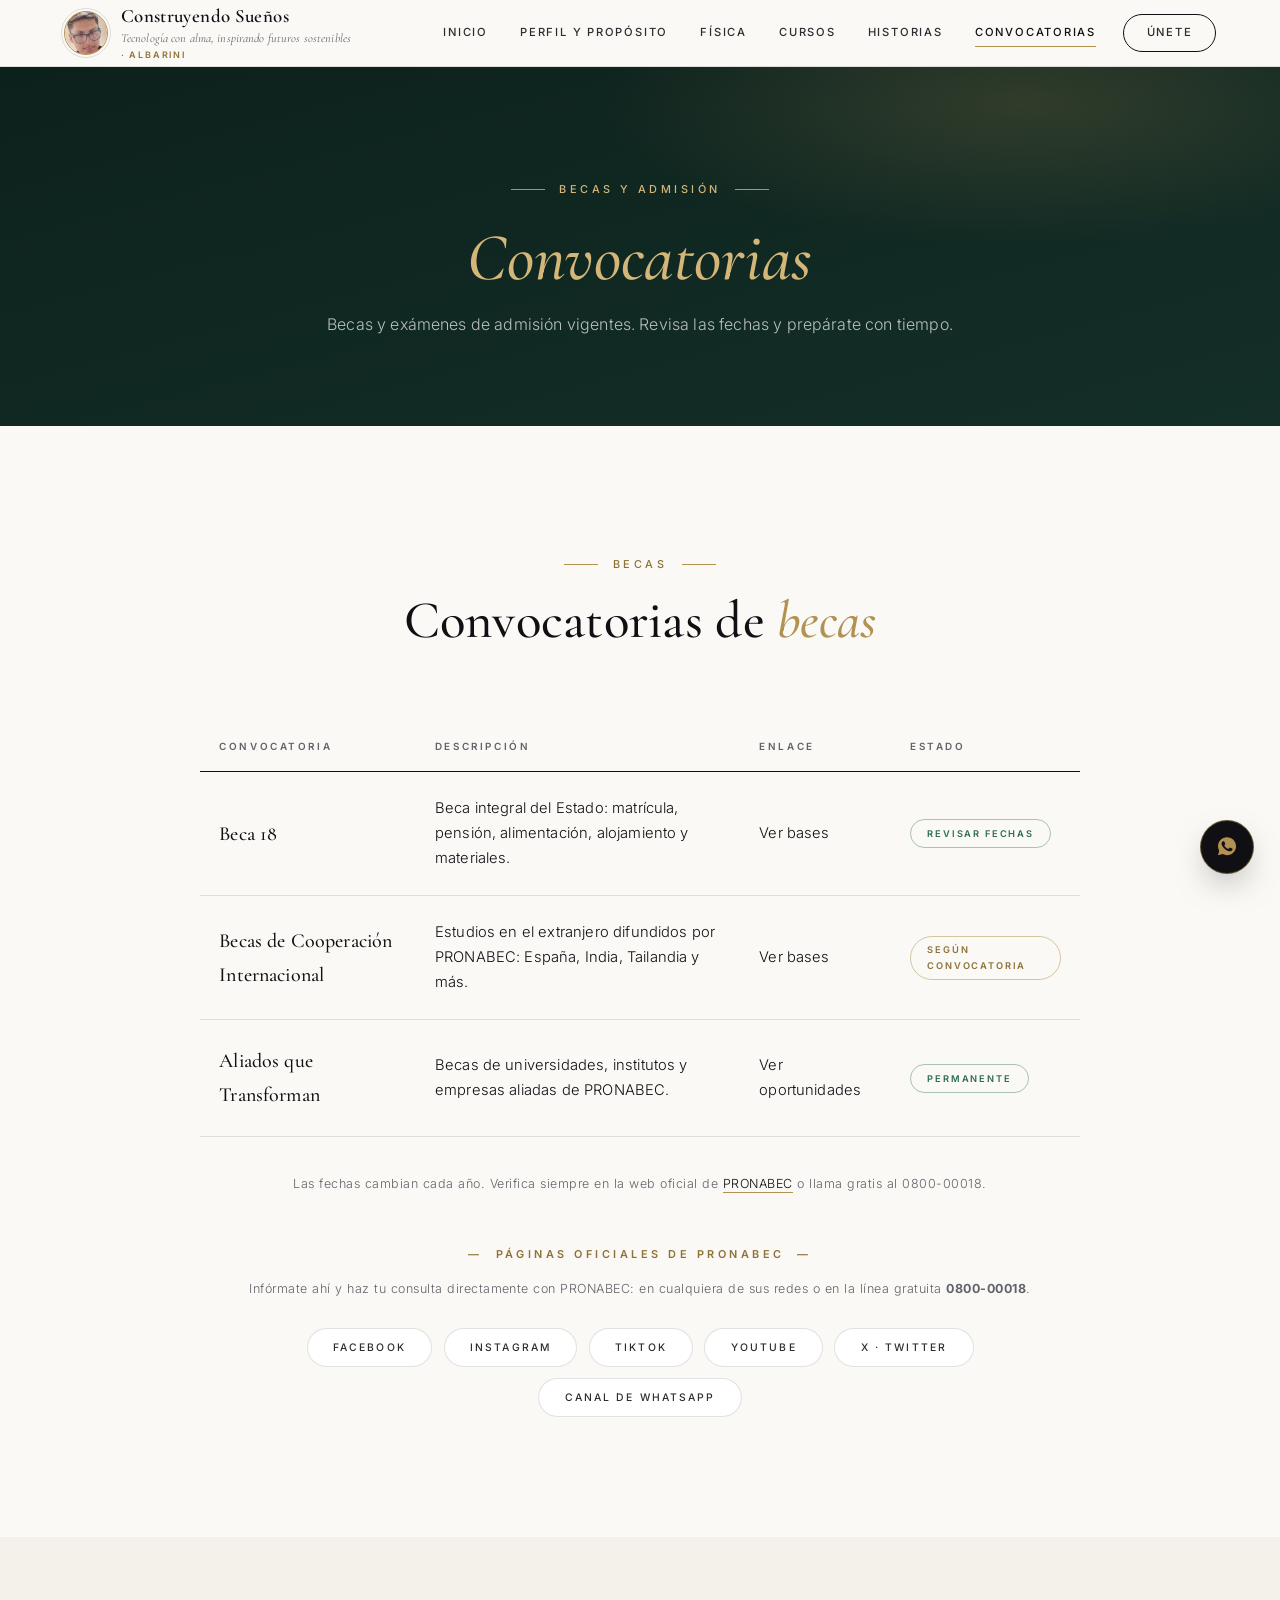
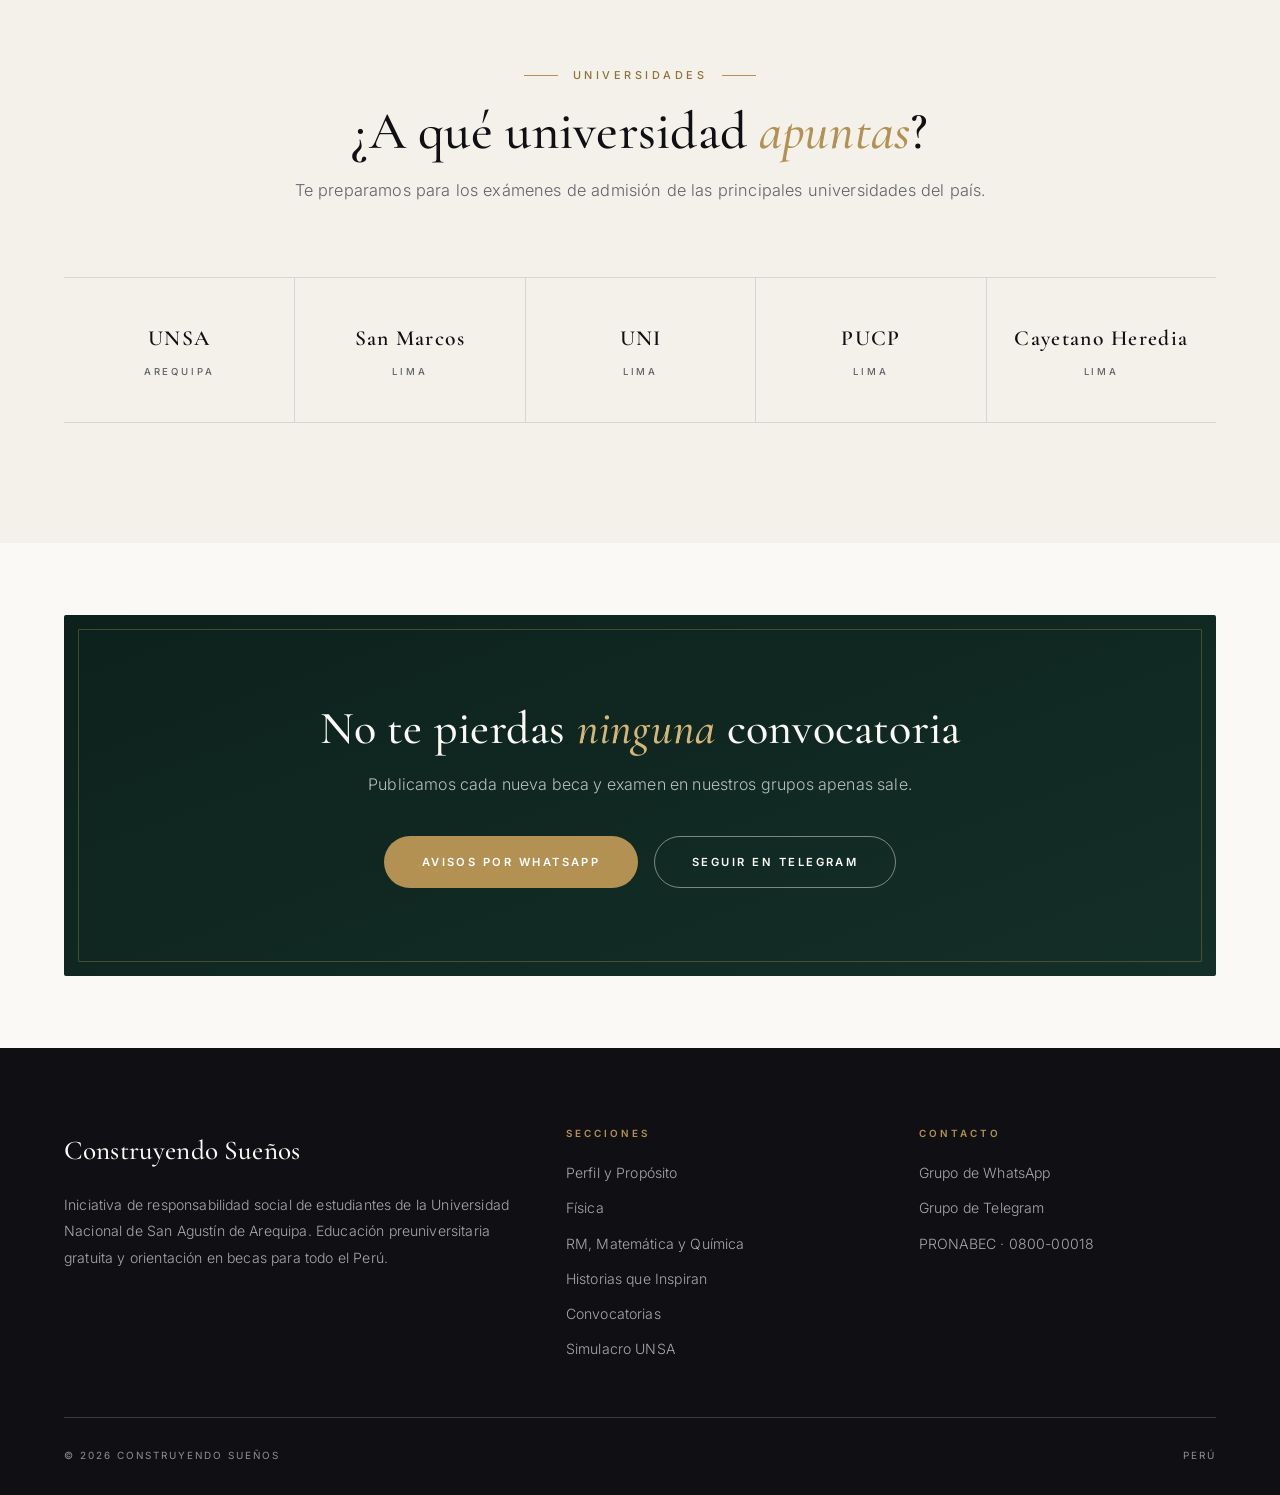
==== convocatorias.html @ 18c9480b "Seccion Simulacro de admision UNSA en el inicio y enlace en el pie de todas las paginas - Hoja edito" ====
<!DOCTYPE html>
<html lang="es">
<head>
  <meta charset="UTF-8" />
  <meta name="viewport" content="width=device-width, initial-scale=1.0" />
  <title>Convocatorias | Construyendo Sueños</title>
  <meta name="description" content="Convocatorias vigentes de becas y admisión: Beca 18, Beca Reciprocidad y exámenes de las principales universidades del Perú." />
  <link rel="preconnect" href="https://fonts.googleapis.com" />
  <link rel="preconnect" href="https://fonts.gstatic.com" crossorigin />
  <link href="https://fonts.googleapis.com/css2?family=Cormorant+Garamond:ital,wght@0,500;0,600;1,500&family=Inter:wght@300;400;500;600&display=swap" rel="stylesheet" />
  <link rel="stylesheet" href="css/styles.css?v=10" />
  <link rel="icon" type="image/svg+xml" href="assets/logo.svg" />
</head>
<body>

  <header class="site-header">
    <div class="container nav-wrap">
      <a class="brand" href="index.html">
        <img class="brand-logo" src="assets/logo-foto.jpg" alt="David Ttito · Construyendo Sueños" />
        <span class="brand-text">
          <span class="brand-name">Construyendo Sueños</span>
          <span class="brand-tag">Tecnología con alma, inspirando futuros sostenibles <span class="brand-house">· Albarini</span></span>
        </span>
      </a>
      <button class="nav-toggle" aria-label="Abrir menú" aria-expanded="false">
        <span></span><span></span><span></span>
      </button>
      <nav class="main-nav" aria-label="Navegación principal">
        <ul>
          <li><a href="index.html">Inicio</a></li>
          <li><a href="perfil.html">Perfil y Propósito</a></li>
          <li><a href="fisica.html">Física</a></li>
          <li><a href="cursos.html">Cursos</a></li>
          <li><a href="historias.html">Historias</a></li>
          <li><a href="convocatorias.html" class="active">Convocatorias</a></li>
          <li><a class="nav-cta" href="https://chat.whatsapp.com/DLBcaevvrbd1sQ8iS5Drjj" target="_blank" rel="noopener">Únete</a></li>
        </ul>
      </nav>
    </div>
  </header>

  <main>
    <section class="page-hero">
      <div class="container">
        <span class="kicker">Becas y admisión</span>
        <h1><em>Convocatorias</em></h1>
        <p>Becas y exámenes de admisión vigentes. Revisa las fechas y prepárate con tiempo.</p>
      </div>
    </section>

    <section class="section">
      <div class="container narrow">
        <div class="section-head reveal">
          <span class="kicker">Becas</span>
          <h2>Convocatorias de <em class="gold">becas</em></h2>
        </div>
        <div class="reveal" style="overflow-x:auto;">
          <table class="practice-table">
            <thead>
              <tr>
                <th>Convocatoria</th>
                <th>Descripción</th>
                <th>Enlace</th>
                <th>Estado</th>
              </tr>
            </thead>
            <tbody>
              <tr>
                <td class="t-title">Beca 18</td>
                <td>Beca integral del Estado: matrícula, pensión, alimentación, alojamiento y materiales.</td>
                <td><a href="https://www.pronabec.gob.pe/beca-18/" target="_blank" rel="noopener">Ver bases</a></td>
                <td><span class="badge open">Revisar fechas</span></td>
              </tr>
              <tr>
                <td class="t-title">Becas de Cooperación Internacional</td>
                <td>Estudios en el extranjero difundidos por PRONABEC: España, India, Tailandia y más.</td>
                <td><a href="https://www.pronabec.gob.pe/becas-de-cooperacion-internacional/" target="_blank" rel="noopener">Ver bases</a></td>
                <td><span class="badge soon">Según convocatoria</span></td>
              </tr>
              <tr>
                <td class="t-title">Aliados que Transforman</td>
                <td>Becas de universidades, institutos y empresas aliadas de PRONABEC.</td>
                <td><a href="https://www.pronabec.gob.pe/aliados-que-transforman/" target="_blank" rel="noopener">Ver oportunidades</a></td>
                <td><span class="badge open">Permanente</span></td>
              </tr>
            </tbody>
          </table>
        </div>
        <p class="fine-note reveal">
          Las fechas cambian cada año. Verifica siempre en la web oficial de <a href="https://www.pronabec.gob.pe" target="_blank" rel="noopener">PRONABEC</a> o llama gratis al 0800-00018.
        </p>
        <p class="reveal" style="text-align:center; margin-top:3.2rem; font-size:0.68rem; font-weight:600; letter-spacing:0.32em; text-transform:uppercase; color: var(--gold-deep);">—&nbsp;&nbsp;Páginas oficiales de PRONABEC&nbsp;&nbsp;—</p>
        <p class="fine-note reveal" style="margin-top:0.9rem;">Infórmate ahí y haz tu consulta directamente con PRONABEC: en cualquiera de sus redes o en la línea gratuita <strong>0800-00018</strong>.</p>
        <div class="chips reveal" style="margin-top: 1.8rem;">
          <a class="chip" href="https://www.facebook.com/PRONABEC" target="_blank" rel="noopener">Facebook</a>
          <a class="chip" href="https://www.instagram.com/pronabec/" target="_blank" rel="noopener">Instagram</a>
          <a class="chip" href="https://www.tiktok.com/@pronabec" target="_blank" rel="noopener">TikTok</a>
          <a class="chip" href="https://www.youtube.com/@pronabec" target="_blank" rel="noopener">YouTube</a>
          <a class="chip" href="https://x.com/pronabec" target="_blank" rel="noopener">X · Twitter</a>
          <a class="chip" href="https://whatsapp.com/channel/0029VamBHHc8F2pIBPfpn634" target="_blank" rel="noopener">Canal de WhatsApp</a>
        </div>
      </div>
    </section>

    <section class="section warm">
      <div class="container">
        <div class="section-head reveal">
          <span class="kicker">Universidades</span>
          <h2>¿A qué universidad <em class="gold">apuntas</em>?</h2>
          <p>Te preparamos para los exámenes de admisión de las principales universidades del país.</p>
        </div>
        <div class="allies reveal">
          <div class="ally"><span class="u-name">UNSA</span><span class="u-city">Arequipa</span></div>
          <div class="ally"><span class="u-name">San Marcos</span><span class="u-city">Lima</span></div>
          <div class="ally"><span class="u-name">UNI</span><span class="u-city">Lima</span></div>
          <div class="ally"><span class="u-name">PUCP</span><span class="u-city">Lima</span></div>
          <div class="ally"><span class="u-name">Cayetano Heredia</span><span class="u-city">Lima</span></div>
        </div>
      </div>
    </section>

    <section class="section tight">
      <div class="container">
        <div class="cta-band reveal">
          <h2>No te pierdas <em>ninguna</em> convocatoria</h2>
          <p>Publicamos cada nueva beca y examen en nuestros grupos apenas sale.</p>
          <div class="btn-group">
            <a class="btn btn-gold" href="https://chat.whatsapp.com/DLBcaevvrbd1sQ8iS5Drjj" target="_blank" rel="noopener">Avisos por WhatsApp</a>
            <a class="btn btn-ghost" href="https://t.me/matefacilgrupo" target="_blank" rel="noopener">Seguir en Telegram</a>
          </div>
        </div>
      </div>
    </section>
  </main>

  <footer class="site-footer">
    <div class="container">
      <div class="footer-grid">
        <div>
          <span class="f-brand">Construyendo Sueños</span>
          <p>Iniciativa de responsabilidad social de estudiantes de la Universidad Nacional de San Agustín de Arequipa. Educación preuniversitaria gratuita y orientación en becas para todo el Perú.</p>
        </div>
        <div>
          <h4>Secciones</h4>
          <ul>
            <li><a href="perfil.html">Perfil y Propósito</a></li>
            <li><a href="fisica.html">Física</a></li>
            <li><a href="cursos.html">RM, Matemática y Química</a></li>
            <li><a href="historias.html">Historias que Inspiran</a></li>
            <li><a href="convocatorias.html">Convocatorias</a></li>
            <li><a href="https://albarini.github.io/ADMISION-UNIVERSITARIA-UNSA-simullacro/" target="_blank" rel="noopener">Simulacro UNSA</a></li>
          </ul>
        </div>
        <div>
          <h4>Contacto</h4>
          <ul>
            <li><a href="https://chat.whatsapp.com/DLBcaevvrbd1sQ8iS5Drjj" target="_blank" rel="noopener">Grupo de WhatsApp</a></li>
            <li><a href="https://t.me/matefacilgrupo" target="_blank" rel="noopener">Grupo de Telegram</a></li>
            <li>PRONABEC · 0800-00018</li>
          </ul>
        </div>
      </div>
      <div class="footer-bottom">
        <span>© <span id="year"></span> Construyendo Sueños</span>
        <span>Perú</span>
      </div>
    </div>
  </footer>

  <a class="wa-float" href="https://chat.whatsapp.com/DLBcaevvrbd1sQ8iS5Drjj" target="_blank" rel="noopener" aria-label="Únete a nuestro WhatsApp">
    <svg viewBox="0 0 32 32" xmlns="http://www.w3.org/2000/svg"><path d="M16.04 3C9.4 3 4 8.36 4 14.95c0 2.1.56 4.16 1.62 5.98L4 27l6.24-1.6a12.1 12.1 0 0 0 5.79 1.47h.01c6.63 0 12.03-5.36 12.03-11.95C28.07 8.36 22.67 3 16.04 3zm7.07 17.06c-.3.83-1.74 1.59-2.43 1.69-.62.09-1.4.13-2.26-.14-.52-.16-1.19-.38-2.05-.75-3.6-1.55-5.95-5.16-6.13-5.4-.18-.24-1.47-1.95-1.47-3.72s.93-2.64 1.26-3c.33-.36.72-.45.96-.45l.69.01c.22.01.52-.08.81.62.3.72 1.02 2.49 1.11 2.67.09.18.15.39.03.63-.12.24-.18.39-.36.6l-.54.63c-.18.18-.37.38-.16.74.21.36.93 1.53 2 2.48 1.37 1.22 2.53 1.6 2.89 1.78.36.18.57.15.78-.09.21-.24.9-1.05 1.14-1.41.24-.36.48-.3.81-.18.33.12 2.1.99 2.46 1.17.36.18.6.27.69.42.09.15.09.87-.21 1.7z"/></svg>
  </a>

  <script src="js/main.js?v=2"></script>
</body>
</html>
---- css/styles.css ----
/* ==================================================
   Construyendo Sueños — Sistema de diseño "Atelier"
   Minimalismo fino + elegancia editorial
   ================================================== */

:root {
  --ink: #101014;            /* casi negro */
  --ink-soft: #2c2c31;
  --muted: #62626a;          /* gris fino, legible sobre marfil */
  --paper: #faf9f6;          /* marfil */
  --paper-warm: #f3f1ea;     /* champán claro */
  --surface: #ffffff;
  --gold: #b39152;           /* dorado apagado */
  --gold-deep: #8f7238;
  --gold-light: #d3b678;     /* dorado luminoso para fondos oscuros */
  --emerald: #142f28;        /* verde profundo */
  --emerald-deep: #0d211c;
  --hairline: rgba(16, 16, 20, 0.12);
  --hairline-light: rgba(250, 249, 246, 0.18);
  --shadow-soft: 0 24px 60px -30px rgba(16, 16, 20, 0.25);
  --ease: cubic-bezier(0.22, 0.61, 0.21, 1);
  --font-display: "Cormorant Garamond", Georgia, serif;
  --font-body: "Inter", -apple-system, "Segoe UI", sans-serif;
}

* { margin: 0; padding: 0; box-sizing: border-box; }

html { scroll-behavior: smooth; }

body {
  font-family: var(--font-body);
  font-weight: 400;
  color: var(--ink);
  background: var(--paper);
  line-height: 1.7;
  font-size: 16px;
  letter-spacing: 0.01em;
  -webkit-font-smoothing: antialiased;
  text-rendering: optimizeLegibility;
}

::selection { background: var(--gold); color: #fff; }

img { max-width: 100%; display: block; }

a { color: var(--ink); text-decoration: none; transition: color 0.3s var(--ease); }
a:hover { color: var(--gold-deep); }

h1, h2, h3, h4 {
  font-family: var(--font-display);
  font-weight: 500;
  color: var(--ink);
  line-height: 1.12;
  letter-spacing: 0.005em;
  text-wrap: balance;
}

a:focus-visible, button:focus-visible {
  outline: 2px solid var(--gold);
  outline-offset: 3px;
  border-radius: 2px;
}

.container { width: min(1180px, 90%); margin-inline: auto; }
.container.narrow { width: min(880px, 90%); }

em, .italic { font-style: italic; }
.gold { color: var(--gold); }

/* ---------- Kicker / etiquetas finas ---------- */
.kicker {
  display: inline-flex;
  align-items: center;
  gap: 0.9rem;
  font-family: var(--font-body);
  font-size: 0.68rem;
  font-weight: 500;
  letter-spacing: 0.32em;
  text-transform: uppercase;
  color: var(--gold-deep);
}

.kicker::before {
  content: "";
  width: 34px;
  height: 1px;
  background: var(--gold);
}

.section-head { max-width: 46rem; margin: 0 auto 4.5rem; text-align: center; }
.section-head .kicker::after { content: ""; width: 34px; height: 1px; background: var(--gold); }
.section-head h2 {
  font-size: clamp(2.1rem, 4.2vw, 3.3rem);
  margin: 1.1rem 0 1rem;
}
.section-head p { color: var(--muted); font-weight: 300; font-size: 1.02rem; }

/* ---------- Header / Navegación (vidrio fino) ---------- */
.site-header {
  position: sticky;
  top: 0;
  z-index: 100;
  background: rgba(250, 249, 246, 0.78);
  -webkit-backdrop-filter: saturate(180%) blur(22px);
  backdrop-filter: saturate(180%) blur(22px);
  border-bottom: 1px solid var(--hairline);
}

.nav-wrap {
  display: flex;
  align-items: center;
  justify-content: space-between;
  gap: 1.2rem;
  min-height: 66px;
}

.brand { display: flex; align-items: center; gap: 0.8rem; }
.brand-logo {
  width: 44px;
  height: 44px;
  flex-shrink: 0;
  border-radius: 50%;
  object-fit: cover;
  object-position: 50% 45%;
  border: 1px solid var(--gold);
  outline: 1px solid var(--hairline);
  outline-offset: 2px;
}
.brand-text { display: flex; flex-direction: column; line-height: 1.3; }

.brand-name {
  font-family: var(--font-display);
  font-weight: 600;
  font-size: 1.18rem;
  color: var(--ink);
  letter-spacing: 0.02em;
}

.brand-tag {
  font-family: var(--font-display);
  font-style: italic;
  font-size: 0.76rem;
  color: var(--muted);
  letter-spacing: 0.01em;
  line-height: 1.32;
  max-width: 260px;
  margin-top: 1px;
}

.brand-house {
  font-family: var(--font-body);
  font-style: normal;
  text-transform: uppercase;
  letter-spacing: 0.2em;
  font-size: 0.56rem;
  font-weight: 600;
  color: var(--gold-deep);
  white-space: nowrap;
}

.main-nav ul { display: flex; list-style: none; gap: 0.2rem; align-items: center; }

.main-nav a {
  display: block;
  padding: 0.6rem 0.9rem;
  font-size: 0.7rem;
  font-weight: 500;
  letter-spacing: 0.16em;
  text-transform: uppercase;
  color: var(--ink-soft);
  white-space: nowrap;
  position: relative;
}

.main-nav a::after {
  content: "";
  position: absolute;
  left: 0.9rem;
  right: 0.9rem;
  bottom: 0.3rem;
  height: 1px;
  background: var(--gold);
  transform: scaleX(0);
  transform-origin: left;
  transition: transform 0.35s var(--ease);
}

.main-nav a:hover::after, .main-nav a.active::after { transform: scaleX(1); }
.main-nav a.active { color: var(--ink); }

.nav-cta {
  border: 1px solid var(--ink) !important;
  border-radius: 999px;
  margin-left: 0.6rem;
  padding: 0.55rem 1.4rem !important;
  transition: background 0.35s var(--ease), color 0.35s var(--ease) !important;
}

.nav-cta:hover { background: var(--ink); color: var(--paper) !important; }
.nav-cta::after { display: none; }

.nav-toggle { display: none; background: none; border: none; cursor: pointer; padding: 0.5rem; }
.nav-toggle span {
  display: block;
  width: 26px;
  height: 1.5px;
  background: var(--ink);
  margin: 6px 0;
  transition: transform 0.3s var(--ease), opacity 0.3s var(--ease);
}

/* ---------- Hero principal ---------- */
.hero {
  position: relative;
  min-height: 92vh;
  display: flex;
  align-items: center;
  background:
    radial-gradient(ellipse 60% 50% at 75% 20%, rgba(179, 145, 82, 0.22), transparent 60%),
    radial-gradient(ellipse 50% 60% at 15% 85%, rgba(179, 145, 82, 0.1), transparent 55%),
    linear-gradient(160deg, var(--emerald-deep) 0%, var(--emerald) 60%, #1a3b32 100%);
  color: var(--paper);
  overflow: hidden;
}

.hero::before {
  content: "";
  position: absolute;
  inset: 0;
  background-image: url("data:image/svg+xml,%3Csvg xmlns='http://www.w3.org/2000/svg' width='140' height='140'%3E%3Cfilter id='n'%3E%3CfeTurbulence type='fractalNoise' baseFrequency='0.85' numOctaves='2'/%3E%3C/filter%3E%3Crect width='140' height='140' filter='url(%23n)' opacity='0.05'/%3E%3C/svg%3E");
  pointer-events: none;
}

.hero-inner { position: relative; text-align: center; padding: 7rem 0; width: 100%; }

.hero .kicker { color: var(--gold-light); justify-content: center; }
.hero .kicker::after { content: ""; width: 34px; height: 1px; background: var(--gold); }

.hero h1 {
  color: var(--paper);
  font-size: clamp(2.7rem, 7vw, 5.4rem);
  font-weight: 500;
  margin: 1.6rem auto 1.4rem;
  max-width: 17ch;
}

.hero h1 em { color: var(--gold-light); font-style: italic; }

.hero p.lead {
  font-size: 1.05rem;
  font-weight: 300;
  color: rgba(250, 249, 246, 0.78);
  max-width: 38rem;
  margin: 0 auto 2.6rem;
  line-height: 1.9;
}

.hero-scroll {
  position: absolute;
  bottom: 2.2rem;
  left: 50%;
  transform: translateX(-50%);
  font-size: 0.6rem;
  letter-spacing: 0.34em;
  text-transform: uppercase;
  color: rgba(250, 249, 246, 0.5);
}

.hero-scroll::after {
  content: "";
  display: block;
  width: 1px;
  height: 38px;
  background: linear-gradient(var(--gold), transparent);
  margin: 0.7rem auto 0;
  animation: drip 2.4s var(--ease) infinite;
}

@keyframes drip {
  0% { transform: scaleY(0); transform-origin: top; }
  55% { transform: scaleY(1); transform-origin: top; }
  100% { transform: scaleY(0); transform-origin: bottom; }
}

/* ---------- Botones ---------- */
.btn {
  display: inline-flex;
  align-items: center;
  justify-content: center;
  gap: 0.6rem;
  padding: 0.95rem 2.3rem;
  border-radius: 999px;
  font-family: var(--font-body);
  font-size: 0.7rem;
  font-weight: 600;
  letter-spacing: 0.22em;
  text-transform: uppercase;
  cursor: pointer;
  border: 1px solid transparent;
  transition: all 0.4s var(--ease);
}

.btn-gold { background: var(--gold); color: #fff; }
.btn-gold:hover { background: var(--gold-deep); color: #fff; transform: translateY(-2px); }

.btn-dark { background: var(--ink); color: var(--paper); }
.btn-dark:hover { background: var(--ink-soft); color: #fff; transform: translateY(-2px); }

.btn-ghost { border-color: rgba(250, 249, 246, 0.45); color: var(--paper); background: transparent; }
.btn-ghost:hover { border-color: var(--gold); color: var(--gold); }

.btn-ghost-dark { border-color: var(--hairline); color: var(--ink); background: transparent; }
.btn-ghost-dark:hover { border-color: var(--ink); color: var(--ink); }

.btn-group { display: flex; flex-wrap: wrap; gap: 1rem; justify-content: center; }

/* ---------- Secciones ---------- */
.section { padding: 7.5rem 0; }
.section.tight { padding: 4.5rem 0; }
.section.warm { background: var(--paper-warm); }
.section.dark {
  background: linear-gradient(170deg, var(--emerald-deep), var(--emerald));
  color: var(--paper);
}

.section.dark h2, .section.dark h3 { color: var(--paper); }
.section.dark p { color: rgba(250, 249, 246, 0.72); }
.section.dark h2 em { color: var(--gold-light); }
.section.dark .kicker { color: var(--gold-light); }
.section.dark .kicker::before, .section.dark .kicker::after { background: var(--gold); }
.section.dark .card .index { color: var(--gold-light); }

/* Tarjetas de vidrio sobre fondo oscuro */
.section.dark .card {
  background: rgba(250, 249, 246, 0.045);
  border-color: var(--hairline-light);
  -webkit-backdrop-filter: blur(8px);
  backdrop-filter: blur(8px);
}

.section.dark .card:hover {
  border-color: rgba(179, 145, 82, 0.55);
  box-shadow: 0 24px 60px -30px rgba(0, 0, 0, 0.6);
}

.section.dark .card p { color: rgba(250, 249, 246, 0.66); }
.section.dark .card .index::after { background: var(--hairline-light); }
.section.dark .card .card-link { color: var(--gold-light); border-bottom-color: rgba(211, 182, 120, 0.6); }
.section.dark .fine-note { color: rgba(250, 249, 246, 0.62); }
.section.dark .fine-note a { color: var(--gold-light); }

.hr-fine { border: none; height: 1px; background: var(--hairline); }

/* ---------- Estadísticas editoriales ---------- */
.stats {
  display: grid;
  grid-template-columns: repeat(auto-fit, minmax(200px, 1fr));
}

.stat {
  text-align: center;
  padding: 2.6rem 1.5rem;
  border-left: 1px solid var(--hairline);
}

.stat:first-child { border-left: none; }

.stat .num {
  font-family: var(--font-display);
  font-size: clamp(3rem, 5vw, 4.2rem);
  font-weight: 500;
  color: var(--ink);
  line-height: 1;
}

.stat .num .gold { font-style: italic; }

.stat .label {
  margin-top: 0.9rem;
  color: var(--muted);
  font-size: 0.65rem;
  font-weight: 500;
  letter-spacing: 0.26em;
  text-transform: uppercase;
}

/* ---------- Tarjetas editoriales ---------- */
.cards {
  display: grid;
  grid-template-columns: repeat(auto-fit, minmax(250px, 1fr));
  gap: 1.4rem;
}

.card {
  position: relative;
  display: flex;
  flex-direction: column;
  background: var(--surface);
  border: 1px solid var(--hairline);
  border-radius: 2px;
  padding: 2.8rem 2.2rem;
  overflow: hidden;
  transition: transform 0.5s var(--ease), box-shadow 0.5s var(--ease), border-color 0.5s var(--ease);
}

.card::before {
  content: "";
  position: absolute;
  top: 0;
  left: 0;
  right: 0;
  height: 2px;
  background: linear-gradient(90deg, var(--gold), rgba(179, 145, 82, 0));
  transform: scaleX(0);
  transform-origin: left;
  transition: transform 0.6s var(--ease);
}

.card:hover {
  transform: translateY(-6px);
  box-shadow: var(--shadow-soft);
  border-color: rgba(179, 145, 82, 0.45);
}

.card:hover::before { transform: scaleX(1); }

.card .index {
  font-family: var(--font-display);
  font-style: italic;
  font-size: 1.05rem;
  color: var(--gold-deep);
  letter-spacing: 0.08em;
  display: block;
  margin-bottom: 1.6rem;
}

.card .index::after {
  content: "";
  display: block;
  width: 26px;
  height: 1px;
  background: var(--hairline);
  margin-top: 1rem;
  transition: width 0.5s var(--ease), background 0.5s var(--ease);
}

.card:hover .index::after { width: 48px; background: var(--gold); }

.card h3 { font-size: 1.45rem; margin-bottom: 0.8rem; }
.card p { color: var(--muted); font-size: 0.9rem; font-weight: 300; line-height: 1.8; }

.card .card-link {
  align-self: flex-start;
  margin-top: auto;
  padding-top: 1.5rem;
  padding-bottom: 0.25rem;
  font-size: 0.65rem;
  font-weight: 600;
  letter-spacing: 0.22em;
  text-transform: uppercase;
  color: var(--gold-deep);
  border-bottom: 1px solid var(--gold);
}

.card .card-link::after {
  content: "→";
  display: inline-block;
  margin-left: 0.45rem;
  transition: transform 0.35s var(--ease);
}

.card .card-link:hover::after { transform: translateX(6px); }

/* ---------- Chips finos ---------- */
.chips { display: flex; flex-wrap: wrap; gap: 0.7rem; justify-content: center; }

.chip {
  border: 1px solid var(--hairline);
  border-radius: 999px;
  padding: 0.6rem 1.6rem;
  font-size: 0.65rem;
  font-weight: 500;
  letter-spacing: 0.2em;
  text-transform: uppercase;
  color: var(--ink-soft);
  background: var(--surface);
  transition: border-color 0.35s var(--ease), color 0.35s var(--ease);
}

.chip:hover { border-color: var(--gold); color: var(--gold-deep); }

/* Chips de enlace sobre fondo oscuro (redes sociales) */
.section.dark .chip {
  background: rgba(250, 249, 246, 0.04);
  border-color: var(--hairline-light);
  color: rgba(250, 249, 246, 0.8);
}

.section.dark .chip:hover { border-color: var(--gold); color: var(--gold); }

/* ---------- Historias / testimonios editoriales ---------- */
.story-card {
  background: var(--surface);
  border: 1px solid var(--hairline);
  border-radius: 2px;
  padding: 3rem 2.4rem 2.6rem;
  display: flex;
  flex-direction: column;
  transition: transform 0.5s var(--ease), box-shadow 0.5s var(--ease);
}

.story-card:hover { transform: translateY(-6px); box-shadow: var(--shadow-soft); }

.story-card .quote-mark {
  font-family: var(--font-display);
  font-size: 3.4rem;
  line-height: 0.6;
  color: var(--gold);
  margin-bottom: 1.4rem;
}

.story-card blockquote {
  font-family: var(--font-display);
  font-style: italic;
  font-size: 1.3rem;
  line-height: 1.5;
  color: var(--ink-soft);
  flex: 1;
}

.story-card .who {
  margin-top: 2rem;
  padding-top: 1.4rem;
  border-top: 1px solid var(--hairline);
}

.story-card .who .name {
  font-size: 0.78rem;
  font-weight: 600;
  letter-spacing: 0.22em;
  text-transform: uppercase;
  color: var(--ink);
}

.story-card .who .role {
  font-size: 0.72rem;
  font-weight: 300;
  letter-spacing: 0.08em;
  color: var(--muted);
  margin-top: 0.3rem;
}

/* Captura del testimonio original */
.story-proof {
  display: block;
  margin-top: 1.6rem;
  border: 1px solid var(--hairline);
  border-radius: 2px;
  overflow: hidden;
  transition: border-color 0.35s var(--ease);
}

.story-proof:hover { border-color: var(--gold); }

.story-proof img { width: 100%; display: block; }

.story-proof .proof-caption {
  display: block;
  padding: 0.55rem 0.9rem;
  font-size: 0.56rem;
  font-weight: 600;
  letter-spacing: 0.24em;
  text-transform: uppercase;
  color: var(--muted);
  border-top: 1px solid var(--hairline);
}

/* ---------- Lista de recursos fina ---------- */
.resource-list { list-style: none; border-top: 1px solid var(--hairline); }

.resource-list li { border-bottom: 1px solid var(--hairline); }

.resource-list li a {
  display: flex;
  align-items: baseline;
  gap: 1.4rem;
  padding: 1.6rem 0.6rem;
  transition: padding 0.4s var(--ease), background 0.4s var(--ease);
}

.resource-list li a:hover { padding-left: 1.4rem; background: rgba(179, 145, 82, 0.05); }

.resource-list .num {
  font-family: var(--font-display);
  font-style: italic;
  color: var(--gold-deep);
  font-size: 0.95rem;
  min-width: 2rem;
}

.resource-list .name {
  font-family: var(--font-display);
  font-size: 1.35rem;
  font-weight: 500;
  color: var(--ink);
}

.resource-list .tag {
  margin-left: auto;
  font-size: 0.6rem;
  font-weight: 600;
  letter-spacing: 0.22em;
  text-transform: uppercase;
  color: var(--muted);
  white-space: nowrap;
}

.resource-list li a:hover .name { color: var(--gold-deep); }

/* ---------- Tabla editorial ---------- */
.practice-table { width: 100%; border-collapse: collapse; }

.practice-table th {
  text-align: left;
  padding: 1rem 1.2rem;
  font-size: 0.62rem;
  font-weight: 600;
  letter-spacing: 0.26em;
  text-transform: uppercase;
  color: var(--muted);
  border-bottom: 1px solid var(--ink);
}

.practice-table td {
  padding: 1.5rem 1.2rem;
  border-bottom: 1px solid var(--hairline);
  font-size: 0.92rem;
  font-weight: 300;
  vertical-align: middle;
}

.practice-table td strong { font-weight: 500; }

.practice-table .t-title {
  font-family: var(--font-display);
  font-size: 1.25rem;
  font-weight: 500;
}

.badge {
  display: inline-block;
  padding: 0.35rem 1rem;
  border-radius: 999px;
  font-size: 0.58rem;
  font-weight: 600;
  letter-spacing: 0.2em;
  text-transform: uppercase;
  border: 1px solid;
}

.badge.open { color: #2e6e4e; border-color: rgba(46, 110, 78, 0.4); }
.badge.soon { color: var(--gold-deep); border-color: rgba(179, 145, 82, 0.5); }

/* ---------- Banda CTA oscura ---------- */
.cta-band {
  position: relative;
  background: linear-gradient(160deg, var(--emerald-deep), var(--emerald));
  color: var(--paper);
  padding: 5.5rem 3rem;
  text-align: center;
  overflow: hidden;
  border-radius: 2px;
}

.cta-band::before {
  content: "";
  position: absolute;
  inset: 14px;
  border: 1px solid rgba(179, 145, 82, 0.35);
  border-radius: 1px;
  pointer-events: none;
}

.cta-band h2 {
  color: var(--paper);
  font-size: clamp(1.9rem, 3.6vw, 2.9rem);
  margin-bottom: 1rem;
}

.cta-band h2 em { color: var(--gold-light); }

.cta-band p {
  color: rgba(250, 249, 246, 0.72);
  font-weight: 300;
  max-width: 34rem;
  margin: 0 auto 2.4rem;
}

/* ---------- Simulacro de examen (hoja editorial) ---------- */
.exam-sheet {
  position: relative;
  display: grid;
  grid-template-columns: 1.5fr 1fr;
  gap: 3.5rem;
  align-items: center;
  background: var(--surface);
  border: 1px solid var(--hairline);
  border-radius: 2px;
  padding: 4rem 4.5rem;
}

.exam-sheet::before {
  content: "";
  position: absolute;
  inset: 12px;
  border: 1px solid rgba(179, 145, 82, 0.3);
  border-radius: 1px;
  pointer-events: none;
}

.exam-stamp {
  position: absolute;
  top: 26px;
  right: 26px;
  padding: 0.45rem 1.1rem;
  border: 1px solid rgba(179, 145, 82, 0.45);
  border-radius: 999px;
  font-size: 0.58rem;
  font-weight: 600;
  letter-spacing: 0.26em;
  text-transform: uppercase;
  color: var(--gold-deep);
}

.exam-info h2 {
  font-size: clamp(1.9rem, 3.4vw, 2.8rem);
  margin: 1.1rem 0 1rem;
}

.exam-info h2 em { color: var(--gold-deep); }

.exam-info p {
  color: var(--muted);
  font-weight: 400;
  line-height: 1.85;
  max-width: 54ch;
  margin-bottom: 2.2rem;
  text-wrap: pretty;
}

.exam-specs {
  list-style: none;
  border-top: 1px solid var(--hairline);
}

.exam-specs li {
  display: flex;
  align-items: baseline;
  justify-content: space-between;
  gap: 1rem;
  padding: 1.15rem 0.2rem;
  border-bottom: 1px solid var(--hairline);
}

.exam-specs .spec-num {
  font-family: var(--font-display);
  font-size: 2rem;
  font-weight: 500;
  line-height: 1;
  color: var(--ink);
}

.exam-specs .spec-label {
  font-size: 0.62rem;
  font-weight: 600;
  letter-spacing: 0.24em;
  text-transform: uppercase;
  color: var(--muted);
  text-align: right;
}

@media (max-width: 920px) {
  .exam-sheet { grid-template-columns: 1fr; gap: 2.6rem; padding: 3.2rem 2.2rem; }
}

@media (max-width: 680px) {
  .exam-stamp { display: none; }
}

/* ---------- Manifiesto editorial ---------- */
.manifesto { text-align: center; }

.manifesto .ornament {
  display: flex;
  align-items: center;
  justify-content: center;
  gap: 1.4rem;
  color: var(--gold);
  margin-bottom: 2.2rem;
}

.manifesto .ornament svg {
  width: 42px;
  height: 42px;
  flex-shrink: 0;
}

.manifesto .ornament::before,
.manifesto .ornament::after {
  content: "";
  width: 64px;
  height: 1px;
}

.manifesto .ornament::before {
  background: linear-gradient(to left, rgba(179, 145, 82, 0.55), transparent);
}

.manifesto .ornament::after {
  background: linear-gradient(to right, rgba(179, 145, 82, 0.55), transparent);
}

.manifesto blockquote {
  font-family: var(--font-display);
  font-style: italic;
  font-weight: 500;
  font-size: clamp(1.5rem, 3.4vw, 2.4rem);
  line-height: 1.55;
  color: var(--ink-soft);
  max-width: 54rem;
  margin: 0 auto;
  text-wrap: pretty;
}

.manifesto blockquote em { color: var(--gold-deep); }

.manifesto cite {
  display: block;
  margin-top: 2.2rem;
  font-family: var(--font-body);
  font-style: normal;
  font-size: 0.62rem;
  font-weight: 600;
  letter-spacing: 0.32em;
  text-transform: uppercase;
  color: var(--muted);
}

/* Letra capital editorial */
.drop-cap::first-letter {
  font-family: var(--font-display);
  font-size: 3.4em;
  line-height: 0.82;
  float: left;
  padding: 0.06em 0.14em 0 0;
  color: var(--gold-deep);
}

/* ---------- Perfil ---------- */
.profile-grid {
  display: grid;
  grid-template-columns: 340px 1fr;
  gap: 4rem;
  align-items: start;
}

.profile-card {
  border: 1px solid var(--hairline);
  background: var(--surface);
  text-align: center;
  padding: 3.4rem 2.2rem 2.8rem;
  border-radius: 2px;
  position: sticky;
  top: 96px;
}

.profile-card .avatar {
  width: 108px;
  height: 108px;
  border-radius: 50%;
  margin: 0 auto 1.6rem;
  display: grid;
  place-items: center;
  font-family: var(--font-display);
  font-style: italic;
  font-size: 2.1rem;
  color: var(--gold);
  border: 1px solid var(--gold);
  outline: 1px solid var(--hairline);
  outline-offset: 6px;
}

.profile-card .avatar-photo {
  width: 112px;
  height: 112px;
  border-radius: 50%;
  margin: 0 auto 1.6rem;
  object-fit: cover;
  border: 1px solid var(--gold);
  outline: 1px solid var(--hairline);
  outline-offset: 6px;
}

.profile-card .avatar-photo {
  width: 132px;
  height: 132px;
  border-radius: 50%;
  object-fit: cover;
  object-position: center top;
  margin: 0 auto 1.6rem;
  border: 1px solid var(--gold);
  outline: 1px solid var(--hairline);
  outline-offset: 6px;
  filter: saturate(0.9) contrast(1.02);
}

.profile-card h3 { font-size: 1.6rem; }

.profile-card .role {
  color: var(--muted);
  font-size: 0.68rem;
  font-weight: 500;
  letter-spacing: 0.18em;
  text-transform: uppercase;
  line-height: 1.9;
  margin: 0.9rem 0 1.8rem;
}

.mv-card {
  padding: 2.6rem 0;
  border-bottom: 1px solid var(--hairline);
}

.mv-card:first-child { padding-top: 0; }

.mv-card h3 {
  font-size: 1.7rem;
  margin-bottom: 0.9rem;
  display: flex;
  align-items: baseline;
  gap: 1.1rem;
}

.mv-card h3 .n {
  font-size: 0.95rem;
  font-style: italic;
  color: var(--gold-deep);
}

.mv-card p {
  color: var(--muted);
  font-weight: 400;
  line-height: 1.85;
  max-width: 62ch;
  text-wrap: pretty;
}
.mv-card p + p { margin-top: 1rem; }
.mv-card strong { color: var(--ink-soft); font-weight: 500; }

/* Valores como índice editorial */
.values-list {
  list-style: none;
  max-width: 62ch;
}

.values-list li {
  padding: 0.95rem 0.2rem;
  border-bottom: 1px solid var(--hairline);
  color: var(--muted);
  font-weight: 400;
  line-height: 1.7;
}

.values-list li:last-child { border-bottom: none; }

.values-list strong {
  font-family: var(--font-display);
  font-style: italic;
  font-weight: 600;
  font-size: 1.22rem;
  color: var(--gold-deep);
  margin-right: 0.3rem;
}

/* ---------- Aliados tipográficos ---------- */
.allies {
  display: flex;
  flex-wrap: wrap;
  justify-content: center;
  gap: 0;
  border-top: 1px solid var(--hairline);
  border-bottom: 1px solid var(--hairline);
}

.ally {
  flex: 1 1 180px;
  text-align: center;
  padding: 2.6rem 1.4rem;
  border-left: 1px solid var(--hairline);
}

.ally:first-child { border-left: none; }

.ally .u-name {
  font-family: var(--font-display);
  font-size: 1.35rem;
  font-weight: 600;
  letter-spacing: 0.06em;
  color: var(--ink);
}

.ally .u-city {
  display: block;
  margin-top: 0.5rem;
  font-size: 0.6rem;
  font-weight: 500;
  letter-spacing: 0.3em;
  text-transform: uppercase;
  color: var(--muted);
}

/* ---------- Encabezado de página interior ---------- */
.page-hero {
  position: relative;
  background:
    radial-gradient(ellipse 55% 65% at 80% 10%, rgba(179, 145, 82, 0.2), transparent 60%),
    linear-gradient(165deg, var(--emerald-deep), var(--emerald));
  color: var(--paper);
  padding: 6.5rem 0 5.5rem;
  text-align: center;
}

.page-hero .kicker { color: var(--gold-light); justify-content: center; }
.page-hero .kicker::after { content: ""; width: 34px; height: 1px; background: var(--gold); }

.page-hero h1 {
  color: var(--paper);
  font-size: clamp(2.4rem, 5.5vw, 4.2rem);
  margin: 1.3rem 0 1rem;
}

.page-hero h1 em { color: var(--gold-light); }

.page-hero p {
  color: rgba(250, 249, 246, 0.72);
  font-weight: 300;
  max-width: 40rem;
  margin: 0 auto;
}

/* ---------- Footer ---------- */
.site-footer {
  background: var(--ink);
  color: rgba(250, 249, 246, 0.65);
  padding: 5rem 0 2rem;
}

.footer-grid {
  display: grid;
  grid-template-columns: 1.5fr 1fr 1fr;
  gap: 3.5rem;
  padding-bottom: 3.5rem;
  border-bottom: 1px solid var(--hairline-light);
}

.site-footer .f-brand {
  font-family: var(--font-display);
  font-size: 1.7rem;
  font-weight: 500;
  color: var(--paper);
  display: block;
  margin-bottom: 1.1rem;
}

.site-footer h4 {
  color: var(--gold);
  font-family: var(--font-body);
  font-size: 0.62rem;
  font-weight: 600;
  letter-spacing: 0.3em;
  text-transform: uppercase;
  margin-bottom: 1.4rem;
}

.site-footer ul { list-style: none; display: grid; gap: 0.7rem; }
.site-footer a { color: rgba(250, 249, 246, 0.65); font-size: 0.88rem; font-weight: 300; }
.site-footer a:hover { color: var(--gold); }
.site-footer p { font-size: 0.88rem; font-weight: 300; line-height: 1.9; }
.site-footer li { font-size: 0.88rem; font-weight: 300; }

.footer-bottom {
  padding-top: 1.8rem;
  display: flex;
  flex-wrap: wrap;
  gap: 0.8rem;
  justify-content: space-between;
  font-size: 0.62rem;
  letter-spacing: 0.2em;
  text-transform: uppercase;
  color: rgba(250, 249, 246, 0.55);
}

/* ---------- WhatsApp flotante discreto ---------- */
.wa-float {
  position: fixed;
  bottom: 26px;
  right: 26px;
  z-index: 90;
  width: 54px;
  height: 54px;
  border-radius: 50%;
  background: var(--ink);
  border: 1px solid rgba(179, 145, 82, 0.5);
  display: grid;
  place-items: center;
  transition: transform 0.4s var(--ease), background 0.4s var(--ease);
  box-shadow: 0 14px 34px -12px rgba(16, 16, 20, 0.5);
}

.wa-float:hover { transform: translateY(-4px); background: var(--emerald); }
.wa-float svg { width: 24px; height: 24px; fill: var(--gold); }

/* ---------- Nota fina ---------- */
.fine-note {
  text-align: center;
  color: var(--muted);
  font-size: 0.78rem;
  font-weight: 300;
  letter-spacing: 0.04em;
  margin-top: 2.2rem;
}

.fine-note a { border-bottom: 1px solid var(--gold); padding-bottom: 1px; }

/* ---------- Animación de aparición ---------- */
/* El estado oculto solo existe con JS activo (.js): sin script, todo es visible */
.js .reveal {
  opacity: 0;
  transform: translateY(28px);
  filter: blur(6px);
  transition: opacity 1s var(--ease), transform 1s var(--ease), filter 1s var(--ease);
}

.js .reveal.visible { opacity: 1; transform: none; filter: none; }

.js .reveal.d1 { transition-delay: 0.08s; }
.js .reveal.d2 { transition-delay: 0.16s; }
.js .reveal.d3 { transition-delay: 0.24s; }
.js .reveal.d4 { transition-delay: 0.32s; }

@media (prefers-reduced-motion: reduce) {
  .js .reveal { opacity: 1; transform: none; filter: none; transition: none; }
  .hero-scroll::after { animation: none; }
}

/* ---------- Responsive ---------- */
@media (max-width: 1024px) {
  .main-nav a { padding: 0.6rem 0.6rem; letter-spacing: 0.1em; }
}

@media (max-width: 920px) {
  .profile-grid { grid-template-columns: 1fr; gap: 3rem; }
  .profile-card { position: static; max-width: 420px; margin-inline: auto; }
  .footer-grid { grid-template-columns: 1fr 1fr; }
  .stat { border-left: none; border-top: 1px solid var(--hairline); }
  .stat:first-child { border-top: none; }
}

@media (max-width: 880px) {
  .nav-toggle { display: block; }

  .main-nav {
    position: absolute;
    top: 100%;
    left: 0;
    right: 0;
    background: rgba(250, 249, 246, 0.97);
    -webkit-backdrop-filter: blur(24px);
    backdrop-filter: blur(24px);
    border-bottom: 1px solid var(--hairline);
    display: none;
  }

  .main-nav.open { display: block; }

  .main-nav ul { flex-direction: column; align-items: stretch; padding: 1.4rem 1.6rem 2rem; gap: 0; }

  .main-nav a {
    padding: 1.05rem 0.4rem;
    font-size: 0.72rem;
    letter-spacing: 0.24em;
    border-bottom: 1px solid var(--hairline);
  }

  .main-nav a::after { display: none; }
  .main-nav a.active { color: var(--gold-deep); }

  .nav-cta {
    margin: 1.4rem 0 0 !important;
    text-align: center;
    border-bottom: none !important;
  }

  .nav-toggle.open span:nth-child(1) { transform: translateY(7.5px) rotate(45deg); }
  .nav-toggle.open span:nth-child(2) { opacity: 0; }
  .nav-toggle.open span:nth-child(3) { transform: translateY(-7.5px) rotate(-45deg); }
}

@media (max-width: 560px) {
  .section { padding: 5rem 0; }
  .footer-grid { grid-template-columns: 1fr; gap: 2.6rem; }
  .cta-band { padding: 4rem 1.6rem; }
  .hero { min-height: 88vh; }
  .practice-table th:nth-child(4), .practice-table td:nth-child(4) { display: none; }
}
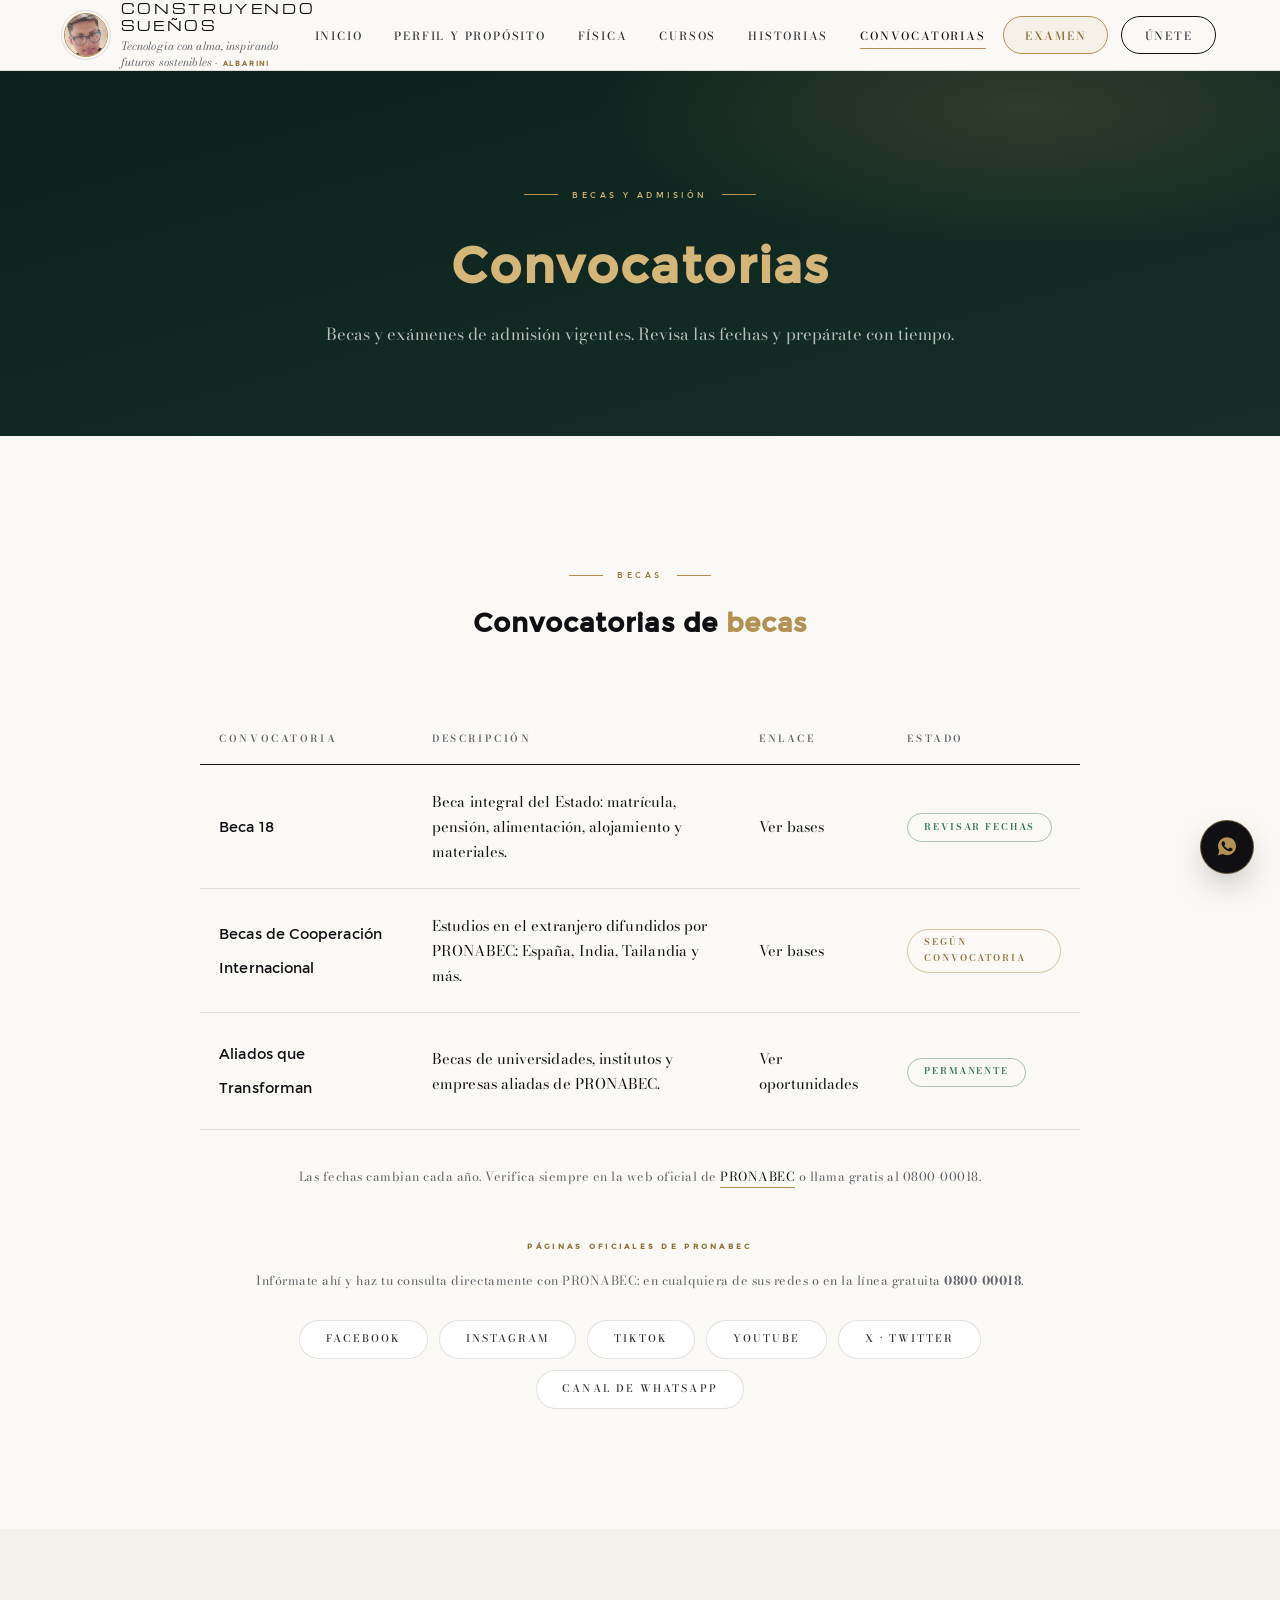
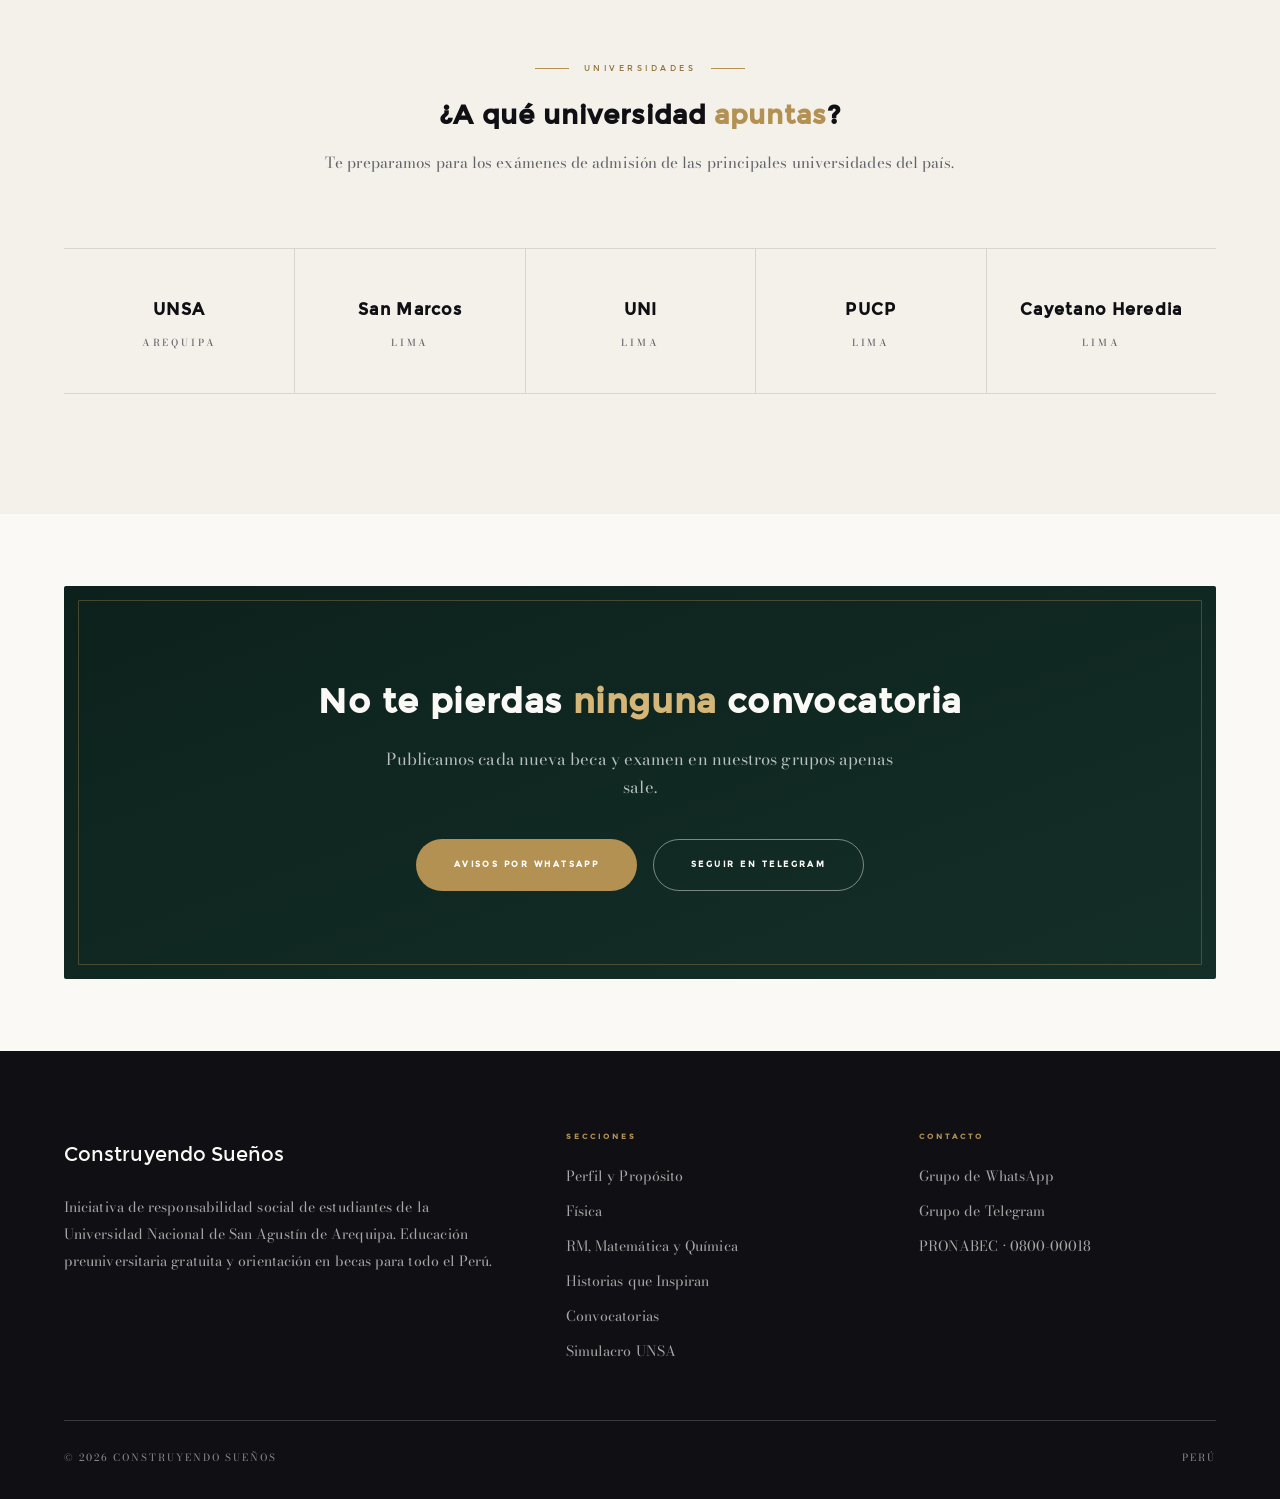
==== commit 0edbb099: "Rediseno minimalista futurista con tipografia de Aedora - Tipografia de Aedora en las seis paginas: " ====
--- a/convocatorias.html
+++ b/convocatorias.html
@@ -7,8 +7,8 @@
   <meta name="description" content="Convocatorias vigentes de becas y admisión: Beca 18, Beca Reciprocidad y exámenes de las principales universidades del Perú." />
   <link rel="preconnect" href="https://fonts.googleapis.com" />
   <link rel="preconnect" href="https://fonts.gstatic.com" crossorigin />
-  <link href="https://fonts.googleapis.com/css2?family=Cormorant+Garamond:ital,wght@0,500;0,600;1,500&family=Inter:wght@300;400;500;600&display=swap" rel="stylesheet" />
-  <link rel="stylesheet" href="css/styles.css?v=10" />
+  <link href="https://fonts.googleapis.com/css2?family=Nats&family=Bodoni+Moda:ital,opsz,wght@0,6..96,400;0,6..96,600;1,6..96,400&family=Michroma&display=swap" rel="stylesheet" />
+  <link rel="stylesheet" href="css/styles.css?v=12" />
   <link rel="icon" type="image/svg+xml" href="assets/logo.svg" />
 </head>
 <body>
@@ -33,6 +33,7 @@
           <li><a href="cursos.html">Cursos</a></li>
           <li><a href="historias.html">Historias</a></li>
           <li><a href="convocatorias.html" class="active">Convocatorias</a></li>
+          <li><a class="nav-exam" href="https://albarini.github.io/ADMISION-UNIVERSITARIA-UNSA-simullacro/" target="_blank" rel="noopener">Examen</a></li>
           <li><a class="nav-cta" href="https://chat.whatsapp.com/DLBcaevvrbd1sQ8iS5Drjj" target="_blank" rel="noopener">Únete</a></li>
         </ul>
       </nav>
@@ -89,7 +90,7 @@
         <p class="fine-note reveal">
           Las fechas cambian cada año. Verifica siempre en la web oficial de <a href="https://www.pronabec.gob.pe" target="_blank" rel="noopener">PRONABEC</a> o llama gratis al 0800-00018.
         </p>
-        <p class="reveal" style="text-align:center; margin-top:3.2rem; font-size:0.68rem; font-weight:600; letter-spacing:0.32em; text-transform:uppercase; color: var(--gold-deep);">—&nbsp;&nbsp;Páginas oficiales de PRONABEC&nbsp;&nbsp;—</p>
+        <p class="reveal section-label">Páginas oficiales de PRONABEC</p>
         <p class="fine-note reveal" style="margin-top:0.9rem;">Infórmate ahí y haz tu consulta directamente con PRONABEC: en cualquiera de sus redes o en la línea gratuita <strong>0800-00018</strong>.</p>
         <div class="chips reveal" style="margin-top: 1.8rem;">
           <a class="chip" href="https://www.facebook.com/PRONABEC" target="_blank" rel="noopener">Facebook</a>
@@ -171,6 +172,6 @@
     <svg viewBox="0 0 32 32" xmlns="http://www.w3.org/2000/svg"><path d="M16.04 3C9.4 3 4 8.36 4 14.95c0 2.1.56 4.16 1.62 5.98L4 27l6.24-1.6a12.1 12.1 0 0 0 5.79 1.47h.01c6.63 0 12.03-5.36 12.03-11.95C28.07 8.36 22.67 3 16.04 3zm7.07 17.06c-.3.83-1.74 1.59-2.43 1.69-.62.09-1.4.13-2.26-.14-.52-.16-1.19-.38-2.05-.75-3.6-1.55-5.95-5.16-6.13-5.4-.18-.24-1.47-1.95-1.47-3.72s.93-2.64 1.26-3c.33-.36.72-.45.96-.45l.69.01c.22.01.52-.08.81.62.3.72 1.02 2.49 1.11 2.67.09.18.15.39.03.63-.12.24-.18.39-.36.6l-.54.63c-.18.18-.37.38-.16.74.21.36.93 1.53 2 2.48 1.37 1.22 2.53 1.6 2.89 1.78.36.18.57.15.78-.09.21-.24.9-1.05 1.14-1.41.24-.36.48-.3.81-.18.33.12 2.1.99 2.46 1.17.36.18.6.27.69.42.09.15.09.87-.21 1.7z"/></svg>
   </a>
 
-  <script src="js/main.js?v=2"></script>
+  <script src="js/main.js?v=4"></script>
 </body>
 </html>
--- a/css/styles.css
+++ b/css/styles.css
@@ -19,8 +19,11 @@
   --hairline-light: rgba(250, 249, 246, 0.18);
   --shadow-soft: 0 24px 60px -30px rgba(16, 16, 20, 0.25);
   --ease: cubic-bezier(0.22, 0.61, 0.21, 1);
-  --font-display: "Cormorant Garamond", Georgia, serif;
-  --font-body: "Inter", -apple-system, "Segoe UI", sans-serif;
+  /* Tipografía heredada de Aedora Maison */
+  --font-brand: "Michroma", "Eurostile", "Bank Gothic", "Nats", "Avenir Next", system-ui, sans-serif;
+  --font-display: "Nats", "Avenir Next", system-ui, -apple-system, "Segoe UI", sans-serif;
+  --font-body: "Bodoni Moda", "Bodoni 72", Didot, Georgia, serif;
+  --font-ui: "Nats", "Avenir Next", system-ui, -apple-system, "Segoe UI", sans-serif;
 }
 
 * { margin: 0; padding: 0; box-sizing: border-box; }
@@ -33,8 +36,8 @@
   color: var(--ink);
   background: var(--paper);
   line-height: 1.7;
-  font-size: 16px;
-  letter-spacing: 0.01em;
+  font-size: 16.5px;
+  letter-spacing: 0.005em;
   -webkit-font-smoothing: antialiased;
   text-rendering: optimizeLegibility;
 }
@@ -48,12 +51,16 @@
 
 h1, h2, h3, h4 {
   font-family: var(--font-display);
-  font-weight: 500;
+  font-weight: 600;
   color: var(--ink);
-  line-height: 1.12;
-  letter-spacing: 0.005em;
+  line-height: 1.18;
+  letter-spacing: 0.03em;
   text-wrap: balance;
 }
+
+/* Nats no trae itálica real: el énfasis se marca con color y peso */
+em, .italic { font-style: italic; }
+h1 em, h2 em, h3 em { font-style: normal; font-weight: 600; }
 
 a:focus-visible, button:focus-visible {
   outline: 2px solid var(--gold);
@@ -72,7 +79,7 @@
   display: inline-flex;
   align-items: center;
   gap: 0.9rem;
-  font-family: var(--font-body);
+  font-family: var(--font-ui);
   font-size: 0.68rem;
   font-weight: 500;
   letter-spacing: 0.32em;
@@ -90,10 +97,10 @@
 .section-head { max-width: 46rem; margin: 0 auto 4.5rem; text-align: center; }
 .section-head .kicker::after { content: ""; width: 34px; height: 1px; background: var(--gold); }
 .section-head h2 {
-  font-size: clamp(2.1rem, 4.2vw, 3.3rem);
-  margin: 1.1rem 0 1rem;
-}
-.section-head p { color: var(--muted); font-weight: 300; font-size: 1.02rem; }
+  font-size: clamp(1.55rem, 2.9vw, 2.25rem);
+  margin: 1rem 0 0.9rem;
+}
+.section-head p { color: var(--muted); font-weight: 400; font-size: 0.95rem; }
 
 /* ---------- Header / Navegación (vidrio fino) ---------- */
 .site-header {
@@ -129,26 +136,27 @@
 .brand-text { display: flex; flex-direction: column; line-height: 1.3; }
 
 .brand-name {
-  font-family: var(--font-display);
-  font-weight: 600;
-  font-size: 1.18rem;
+  font-family: var(--font-brand);
+  font-weight: 400;
+  font-size: 0.82rem;
   color: var(--ink);
-  letter-spacing: 0.02em;
+  letter-spacing: 0.2em;
+  text-transform: uppercase;
 }
 
 .brand-tag {
-  font-family: var(--font-display);
+  font-family: var(--font-body);
   font-style: italic;
-  font-size: 0.76rem;
+  font-size: 0.7rem;
   color: var(--muted);
   letter-spacing: 0.01em;
-  line-height: 1.32;
-  max-width: 260px;
-  margin-top: 1px;
+  line-height: 1.4;
+  max-width: 250px;
+  margin-top: 4px;
 }
 
 .brand-house {
-  font-family: var(--font-body);
+  font-family: var(--font-ui);
   font-style: normal;
   text-transform: uppercase;
   letter-spacing: 0.2em;
@@ -238,13 +246,14 @@
 
 .hero h1 {
   color: var(--paper);
-  font-size: clamp(2.7rem, 7vw, 5.4rem);
-  font-weight: 500;
-  margin: 1.6rem auto 1.4rem;
-  max-width: 17ch;
-}
-
-.hero h1 em { color: var(--gold-light); font-style: italic; }
+  font-size: clamp(1.9rem, 4.1vw, 3.15rem);
+  font-weight: 600;
+  letter-spacing: 0.04em;
+  margin: 1.4rem auto 2rem;
+  max-width: 20ch;
+}
+
+.hero h1 em { color: var(--gold-light); font-style: normal; font-weight: 600; }
 
 .hero p.lead {
   font-size: 1.05rem;
@@ -290,7 +299,7 @@
   gap: 0.6rem;
   padding: 0.95rem 2.3rem;
   border-radius: 999px;
-  font-family: var(--font-body);
+  font-family: var(--font-ui);
   font-size: 0.7rem;
   font-weight: 600;
   letter-spacing: 0.22em;
@@ -837,7 +846,7 @@
 .manifesto cite {
   display: block;
   margin-top: 2.2rem;
-  font-family: var(--font-body);
+  font-family: var(--font-ui);
   font-style: normal;
   font-size: 0.62rem;
   font-weight: 600;
@@ -859,8 +868,8 @@
 /* ---------- Perfil ---------- */
 .profile-grid {
   display: grid;
-  grid-template-columns: 340px 1fr;
-  gap: 4rem;
+  grid-template-columns: 270px 1fr;
+  gap: 2.8rem;
   align-items: start;
 }
 
@@ -868,7 +877,7 @@
   border: 1px solid var(--hairline);
   background: var(--surface);
   text-align: center;
-  padding: 3.4rem 2.2rem 2.8rem;
+  padding: 2.2rem 1.5rem 1.9rem;
   border-radius: 2px;
   position: sticky;
   top: 96px;
@@ -902,56 +911,60 @@
 }
 
 .profile-card .avatar-photo {
-  width: 132px;
-  height: 132px;
+  width: 96px;
+  height: 96px;
   border-radius: 50%;
   object-fit: cover;
   object-position: center top;
-  margin: 0 auto 1.6rem;
+  margin: 0 auto 1.1rem;
   border: 1px solid var(--gold);
   outline: 1px solid var(--hairline);
-  outline-offset: 6px;
+  outline-offset: 5px;
   filter: saturate(0.9) contrast(1.02);
 }
 
-.profile-card h3 { font-size: 1.6rem; }
+.profile-card h3 { font-size: 1.05rem; font-weight: 600; letter-spacing: 0.05em; }
 
 .profile-card .role {
   color: var(--muted);
-  font-size: 0.68rem;
-  font-weight: 500;
-  letter-spacing: 0.18em;
-  text-transform: uppercase;
-  line-height: 1.9;
-  margin: 0.9rem 0 1.8rem;
+  font-family: var(--font-ui);
+  font-size: 0.6rem;
+  font-weight: 600;
+  letter-spacing: 0.16em;
+  text-transform: uppercase;
+  line-height: 1.75;
+  margin: 0.7rem 0 1.2rem;
 }
 
 .mv-card {
-  padding: 2.6rem 0;
+  padding: 1.9rem 0;
   border-bottom: 1px solid var(--hairline);
 }
 
 .mv-card:first-child { padding-top: 0; }
 
 .mv-card h3 {
-  font-size: 1.7rem;
-  margin-bottom: 0.9rem;
+  font-size: 1.12rem;
+  font-weight: 600;
+  letter-spacing: 0.05em;
+  margin-bottom: 0.7rem;
   display: flex;
   align-items: baseline;
-  gap: 1.1rem;
+  gap: 0.9rem;
 }
 
 .mv-card h3 .n {
-  font-size: 0.95rem;
-  font-style: italic;
+  font-size: 0.78rem;
+  font-weight: 600;
   color: var(--gold-deep);
 }
 
 .mv-card p {
   color: var(--muted);
   font-weight: 400;
-  line-height: 1.85;
-  max-width: 62ch;
+  font-size: 0.9rem;
+  line-height: 1.75;
+  max-width: 64ch;
   text-wrap: pretty;
 }
 .mv-card p + p { margin-top: 1rem; }
@@ -1074,7 +1087,7 @@
 
 .site-footer h4 {
   color: var(--gold);
-  font-family: var(--font-body);
+  font-family: var(--font-ui);
   font-size: 0.62rem;
   font-weight: 600;
   letter-spacing: 0.3em;
@@ -1120,6 +1133,18 @@
 .wa-float:hover { transform: translateY(-4px); background: var(--emerald); }
 .wa-float svg { width: 24px; height: 24px; fill: var(--gold); }
 
+/* Rótulo de sección centrado, sin adornos */
+.section-label {
+  text-align: center;
+  margin-top: 3.2rem;
+  font-family: var(--font-ui);
+  font-size: 0.64rem;
+  font-weight: 600;
+  letter-spacing: 0.32em;
+  text-transform: uppercase;
+  color: var(--gold-deep);
+}
+
 /* ---------- Nota fina ---------- */
 .fine-note {
   text-align: center;
@@ -1151,6 +1176,361 @@
 @media (prefers-reduced-motion: reduce) {
   .js .reveal { opacity: 1; transform: none; filter: none; transition: none; }
   .hero-scroll::after { animation: none; }
+}
+
+/* ==================================================
+   Acceso al examen (menú y bloque destacado)
+   ================================================== */
+.nav-exam {
+  border: 1px solid var(--gold) !important;
+  border-radius: 999px;
+  padding: 0.55rem 1.3rem !important;
+  color: var(--gold-deep) !important;
+  font-weight: 600 !important;
+  background: rgba(179, 145, 82, 0.08);
+  transition: background 0.35s var(--ease), color 0.35s var(--ease) !important;
+}
+
+.nav-exam:hover { background: var(--gold); color: #fff !important; }
+.nav-exam::after { display: none; }
+
+/* Bloque de examen: toda la tarjeta es un enlace */
+.exam-hero {
+  display: grid;
+  grid-template-columns: 1.35fr 1fr;
+  gap: 3rem;
+  align-items: center;
+  position: relative;
+  padding: 3.4rem 3.6rem;
+  border: 1px solid var(--hairline);
+  border-radius: 2px;
+  background: var(--surface);
+  color: inherit;
+  overflow: hidden;
+  transition: border-color 0.5s var(--ease), box-shadow 0.5s var(--ease), transform 0.5s var(--ease);
+}
+
+.exam-hero::before {
+  content: "";
+  position: absolute;
+  top: 0;
+  left: 0;
+  right: 0;
+  height: 2px;
+  background: linear-gradient(90deg, var(--gold), rgba(179, 145, 82, 0));
+  transform: scaleX(0);
+  transform-origin: left;
+  transition: transform 0.7s var(--ease);
+}
+
+.exam-hero:hover {
+  border-color: rgba(179, 145, 82, 0.55);
+  box-shadow: var(--shadow-soft);
+  transform: translateY(-4px);
+}
+
+.exam-hero:hover::before { transform: scaleX(1); }
+
+.exam-hero h2 {
+  font-size: clamp(1.6rem, 3vw, 2.3rem);
+  margin: 0.9rem 0 0.8rem;
+}
+
+.exam-hero p {
+  color: var(--muted);
+  font-size: 0.92rem;
+  line-height: 1.8;
+  max-width: 46ch;
+}
+
+.exam-hero-cta {
+  display: inline-block;
+  margin-top: 1.8rem;
+  padding: 0.9rem 2.2rem;
+  border-radius: 999px;
+  background: var(--gold);
+  color: #fff;
+  font-family: var(--font-ui);
+  font-size: 0.68rem;
+  font-weight: 600;
+  letter-spacing: 0.22em;
+  text-transform: uppercase;
+  transition: background 0.4s var(--ease);
+}
+
+.exam-hero:hover .exam-hero-cta { background: var(--gold-deep); }
+
+.exam-hero-specs { list-style: none; border-top: 1px solid var(--hairline); }
+
+.exam-hero-specs li {
+  display: flex;
+  align-items: baseline;
+  justify-content: space-between;
+  gap: 1rem;
+  padding: 1rem 0.2rem;
+  border-bottom: 1px solid var(--hairline);
+}
+
+.exam-hero-specs .spec-num {
+  font-family: var(--font-display);
+  font-size: 1.7rem;
+  font-weight: 600;
+  line-height: 1;
+  color: var(--ink);
+}
+
+.exam-hero-specs .spec-label {
+  font-family: var(--font-ui);
+  font-size: 0.6rem;
+  font-weight: 600;
+  letter-spacing: 0.24em;
+  text-transform: uppercase;
+  color: var(--muted);
+}
+
+@media (max-width: 920px) {
+  .exam-hero { grid-template-columns: 1fr; gap: 2.2rem; padding: 2.6rem 1.8rem; }
+}
+
+/* ==================================================
+   Portada con vídeo
+   ================================================== */
+.hero--video { background: var(--emerald-deep); }
+
+.hero-media {
+  position: absolute;
+  inset: 0;
+  overflow: hidden;
+  z-index: 0;
+}
+
+.hero-media video {
+  width: 100%;
+  height: 100%;
+  object-fit: cover;
+  object-position: center 42%;
+  display: block;
+}
+
+/* Velo doble: oscurece el vídeo y garantiza contraste del texto */
+.hero-veil {
+  position: absolute;
+  inset: 0;
+  background:
+    linear-gradient(180deg, rgba(13, 33, 28, 0.72) 0%, rgba(13, 33, 28, 0.34) 42%, rgba(13, 33, 28, 0.78) 100%),
+    radial-gradient(ellipse 80% 70% at 50% 45%, rgba(13, 33, 28, 0) 35%, rgba(13, 33, 28, 0.45) 100%);
+  pointer-events: none;
+}
+
+.hero--video .hero-inner { z-index: 2; }
+.hero--video .hero-scroll { z-index: 2; }
+
+/* Control de sonido / pausa discreto */
+/* A la izquierda siempre: la esquina derecha la ocupa el botón de WhatsApp */
+.hero-actions {
+  position: absolute;
+  left: 26px;
+  bottom: 26px;
+  z-index: 3;
+  display: flex;
+  gap: 0.5rem;
+}
+
+.media-btn {
+  width: 42px;
+  height: 42px;
+  border-radius: 50%;
+  display: grid;
+  place-items: center;
+  background: rgba(13, 33, 28, 0.5);
+  border: 1px solid rgba(250, 249, 246, 0.35);
+  color: var(--paper);
+  cursor: pointer;
+  -webkit-backdrop-filter: blur(10px);
+  backdrop-filter: blur(10px);
+  transition: border-color 0.35s var(--ease), background 0.35s var(--ease);
+}
+
+.media-btn:hover { border-color: var(--gold); background: rgba(13, 33, 28, 0.75); }
+.media-btn svg { width: 17px; height: 17px; fill: currentColor; }
+
+/* ==================================================
+   Galería de reels verticales
+   ================================================== */
+.reel-grid {
+  display: grid;
+  grid-template-columns: repeat(4, 1fr);
+  gap: 1.3rem;
+}
+
+.reel {
+  position: relative;
+  display: block;
+  border: 1px solid var(--hairline);
+  border-radius: 2px;
+  overflow: hidden;
+  background: var(--emerald-deep);
+  transition: transform 0.5s var(--ease), box-shadow 0.5s var(--ease), border-color 0.5s var(--ease);
+}
+
+.reel:hover {
+  transform: translateY(-6px);
+  box-shadow: var(--shadow-soft);
+  border-color: rgba(179, 145, 82, 0.5);
+}
+
+.reel-frame {
+  position: relative;
+  aspect-ratio: 9 / 16;
+  overflow: hidden;
+  background: var(--emerald-deep);
+}
+
+.reel-frame video,
+.reel-frame img {
+  position: absolute;
+  inset: 0;
+  width: 100%;
+  height: 100%;
+  object-fit: cover;
+  display: block;
+}
+
+/* El póster cubre el vídeo hasta que este arranca, para no mostrar un hueco negro */
+.reel-frame img[data-poster] {
+  z-index: 1;
+  transition: opacity 0.6s var(--ease);
+}
+
+.reel-frame::after {
+  content: "";
+  position: absolute;
+  inset: 0;
+  background: linear-gradient(180deg, rgba(13, 33, 28, 0) 45%, rgba(13, 33, 28, 0.92) 100%);
+  pointer-events: none;
+}
+
+.reel-caption {
+  position: absolute;
+  left: 0;
+  right: 0;
+  bottom: 0;
+  z-index: 2;
+  padding: 1.4rem 1.3rem 1.2rem;
+  color: var(--paper);
+}
+
+.reel-caption .r-index {
+  font-family: var(--font-display);
+  font-style: italic;
+  font-size: 0.9rem;
+  color: var(--gold-light);
+  display: block;
+  margin-bottom: 0.35rem;
+}
+
+.reel-caption h3 {
+  color: var(--paper);
+  font-size: 1.28rem;
+  line-height: 1.2;
+  margin-bottom: 0.3rem;
+}
+
+.reel-caption p {
+  font-size: 0.78rem;
+  font-weight: 300;
+  line-height: 1.55;
+  color: rgba(250, 249, 246, 0.74);
+}
+
+/* Sello de reproducción sobre cada reel */
+.reel-play {
+  position: absolute;
+  top: 14px;
+  right: 14px;
+  z-index: 2;
+  width: 34px;
+  height: 34px;
+  border-radius: 50%;
+  display: grid;
+  place-items: center;
+  border: 1px solid rgba(250, 249, 246, 0.4);
+  background: rgba(13, 33, 28, 0.4);
+  -webkit-backdrop-filter: blur(8px);
+  backdrop-filter: blur(8px);
+  transition: opacity 0.4s var(--ease);
+}
+
+.reel-play svg { width: 12px; height: 12px; fill: var(--paper); }
+.reel.is-playing .reel-play { opacity: 0; }
+
+/* Banda de vídeo ambiental a lo ancho */
+.film-band {
+  position: relative;
+  height: clamp(260px, 38vh, 420px);
+  overflow: hidden;
+  background: var(--emerald-deep);
+}
+
+.film-band video {
+  width: 100%;
+  height: 100%;
+  object-fit: cover;
+  object-position: center 45%;
+}
+
+.film-band .film-veil {
+  position: absolute;
+  inset: 0;
+  background: linear-gradient(90deg, rgba(13, 33, 28, 0.92) 0%, rgba(13, 33, 28, 0.55) 55%, rgba(13, 33, 28, 0.8) 100%);
+}
+
+.film-band .film-text {
+  position: absolute;
+  inset: 0;
+  display: grid;
+  place-items: center;
+  text-align: center;
+  padding: 2rem 1.4rem;
+}
+
+.film-band blockquote {
+  font-family: var(--font-display);
+  font-style: italic;
+  font-size: clamp(1.35rem, 3vw, 2.2rem);
+  line-height: 1.5;
+  color: var(--paper);
+  max-width: 44rem;
+  text-wrap: pretty;
+}
+
+.film-band blockquote em { color: var(--gold-light); }
+
+.film-band cite {
+  display: block;
+  margin-top: 1.4rem;
+  font-family: var(--font-ui);
+  font-style: normal;
+  font-size: 0.6rem;
+  font-weight: 600;
+  letter-spacing: 0.32em;
+  text-transform: uppercase;
+  color: rgba(250, 249, 246, 0.62);
+}
+
+@media (max-width: 1024px) {
+  .reel-grid { grid-template-columns: repeat(2, 1fr); gap: 1rem; }
+}
+
+@media (max-width: 520px) {
+  .reel-caption { padding: 1.1rem 1rem 1rem; }
+  .reel-caption h3 { font-size: 1.1rem; }
+  .reel-caption p { font-size: 0.72rem; }
+  .hero-actions { left: 16px; bottom: 22px; }
+}
+
+@media (prefers-reduced-motion: reduce) {
+  .reel:hover { transform: none; }
 }
 
 /* ---------- Responsive ---------- */
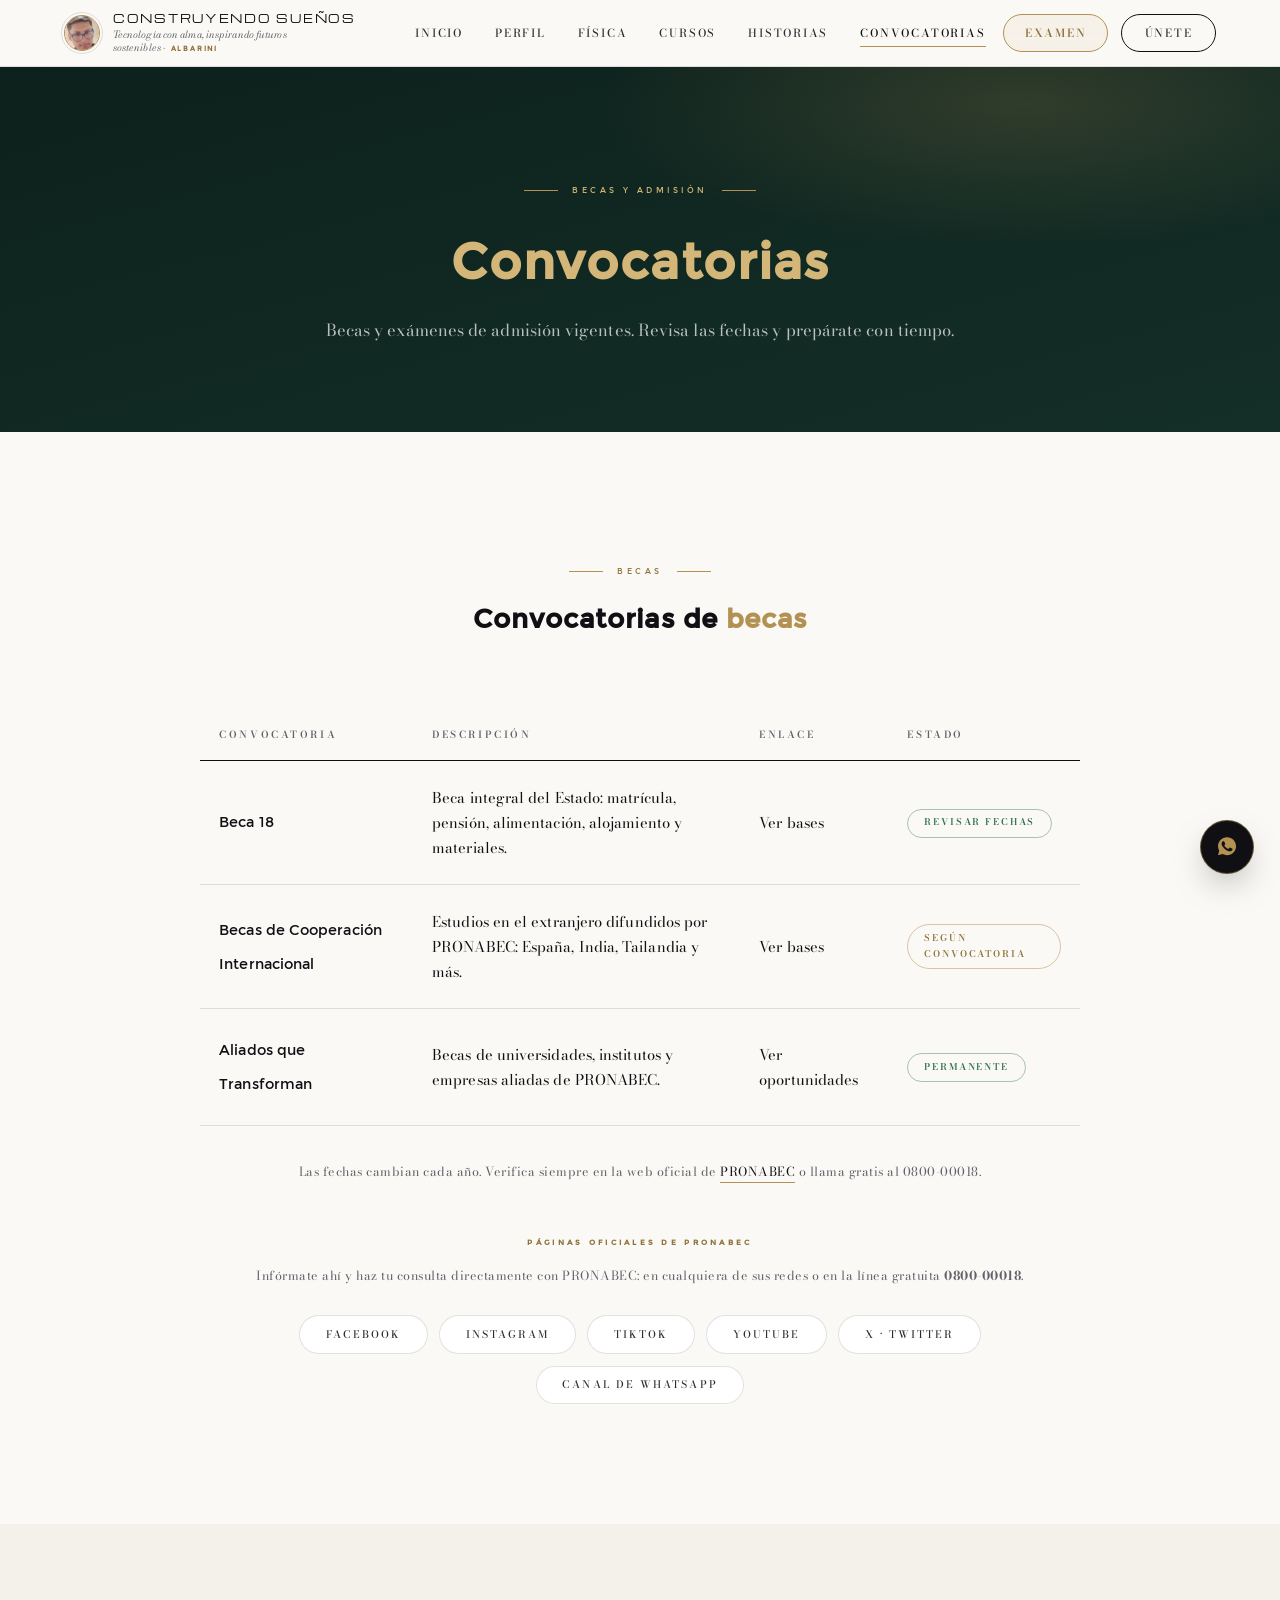
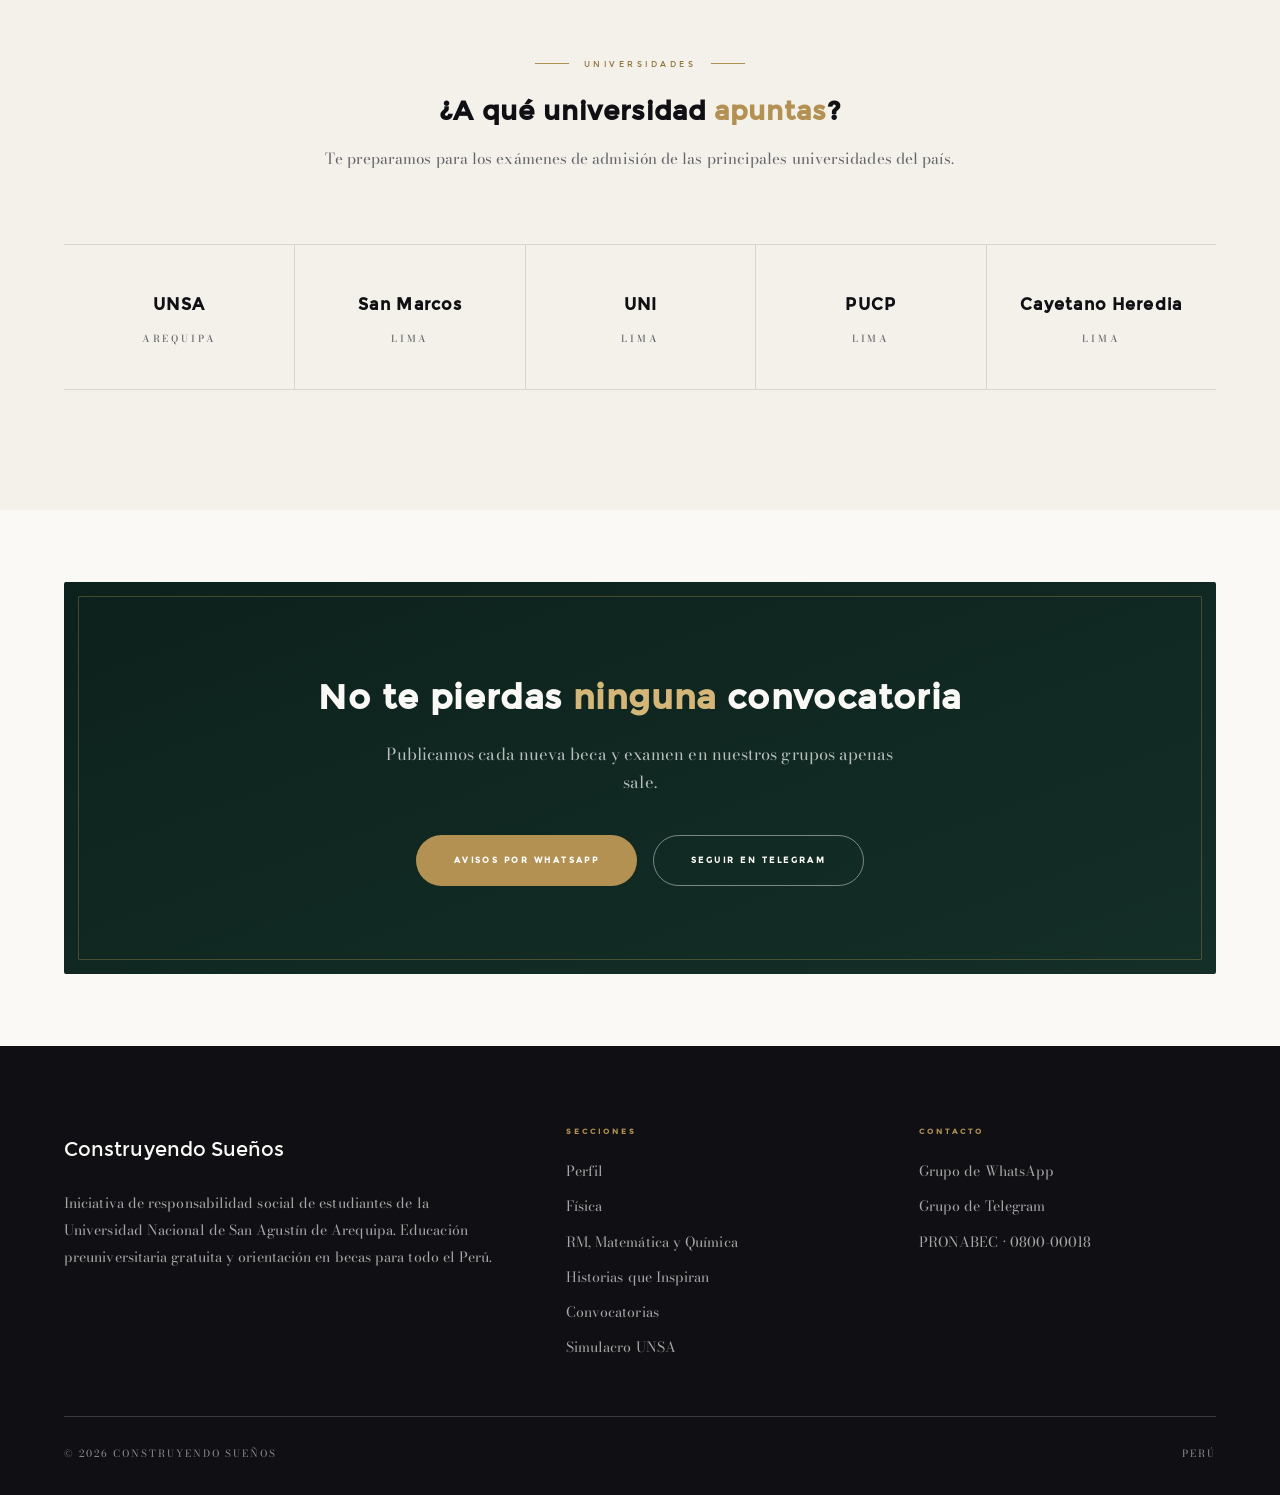
==== commit 757a63a8: "Depuracion minimalista: menos altura y nada redundante - Eliminado el bloque de examen del inicio: y" ====
--- a/convocatorias.html
+++ b/convocatorias.html
@@ -28,7 +28,7 @@
       <nav class="main-nav" aria-label="Navegación principal">
         <ul>
           <li><a href="index.html">Inicio</a></li>
-          <li><a href="perfil.html">Perfil y Propósito</a></li>
+          <li><a href="perfil.html">Perfil</a></li>
           <li><a href="fisica.html">Física</a></li>
           <li><a href="cursos.html">Cursos</a></li>
           <li><a href="historias.html">Historias</a></li>
@@ -144,7 +144,7 @@
         <div>
           <h4>Secciones</h4>
           <ul>
-            <li><a href="perfil.html">Perfil y Propósito</a></li>
+            <li><a href="perfil.html">Perfil</a></li>
             <li><a href="fisica.html">Física</a></li>
             <li><a href="cursos.html">RM, Matemática y Química</a></li>
             <li><a href="historias.html">Historias que Inspiran</a></li>
--- a/css/styles.css
+++ b/css/styles.css
@@ -123,8 +123,8 @@
 
 .brand { display: flex; align-items: center; gap: 0.8rem; }
 .brand-logo {
-  width: 44px;
-  height: 44px;
+  width: 36px;
+  height: 36px;
   flex-shrink: 0;
   border-radius: 50%;
   object-fit: cover;
@@ -138,21 +138,23 @@
 .brand-name {
   font-family: var(--font-brand);
   font-weight: 400;
-  font-size: 0.82rem;
+  font-size: 0.68rem;
   color: var(--ink);
-  letter-spacing: 0.2em;
-  text-transform: uppercase;
-}
-
+  letter-spacing: 0.16em;
+  text-transform: uppercase;
+  white-space: nowrap;
+}
+
+/* El lema completo solo cabe con holgura en pantallas grandes */
 .brand-tag {
   font-family: var(--font-body);
   font-style: italic;
-  font-size: 0.7rem;
+  font-size: 0.62rem;
   color: var(--muted);
   letter-spacing: 0.01em;
-  line-height: 1.4;
-  max-width: 250px;
-  margin-top: 4px;
+  line-height: 1.35;
+  max-width: 210px;
+  margin-top: 3px;
 }
 
 .brand-house {
@@ -326,6 +328,9 @@
 /* ---------- Secciones ---------- */
 .section { padding: 7.5rem 0; }
 .section.tight { padding: 4.5rem 0; }
+/* Secciones de respiro corto: menos altura y cabecera más apretada */
+.section.compact { padding: 4rem 0; }
+.section.compact .section-head { margin-bottom: 2.6rem; }
 .section.warm { background: var(--paper-warm); }
 .section.dark {
   background: linear-gradient(170deg, var(--emerald-deep), var(--emerald));
@@ -455,8 +460,16 @@
 
 .card:hover .index::after { width: 48px; background: var(--gold); }
 
-.card h3 { font-size: 1.45rem; margin-bottom: 0.8rem; }
-.card p { color: var(--muted); font-size: 0.9rem; font-weight: 300; line-height: 1.8; }
+.card h3 { font-size: 1.15rem; margin-bottom: 0.7rem; }
+.card p { color: var(--muted); font-size: 0.86rem; font-weight: 400; line-height: 1.7; }
+
+/* Variante estrecha: tarjetas de lectura rápida */
+.cards--slim .card { padding: 1.8rem 1.5rem; }
+.cards--slim .card .index { margin-bottom: 1rem; }
+.cards--slim .card .index::after { margin-top: 0.7rem; }
+.cards--slim .card h3 { font-size: 1.05rem; }
+.cards--slim .card p { font-size: 0.82rem; line-height: 1.6; }
+.cards--slim .card .card-link { padding-top: 1.1rem; font-size: 0.6rem; }
 
 .card .card-link {
   align-self: flex-start;
@@ -1059,6 +1072,18 @@
   font-weight: 300;
   max-width: 40rem;
   margin: 0 auto;
+}
+
+/* Encabezado de página reducido: presenta sin ocupar media pantalla */
+.page-hero--slim { padding: 3.2rem 0 2.8rem; }
+.page-hero--slim h1 { font-size: clamp(1.6rem, 3.2vw, 2.3rem); margin: 0.8rem 0 0; }
+
+/* Manifiesto en una sola línea de fuerza, sin ornamento */
+.manifesto--slim { padding: 3.2rem 0; }
+.manifesto--slim blockquote {
+  font-size: clamp(1.05rem, 2.1vw, 1.4rem);
+  line-height: 1.6;
+  max-width: 40rem;
 }
 
 /* ---------- Footer ---------- */
@@ -1366,24 +1391,24 @@
 .reel {
   position: relative;
   display: block;
-  border: 1px solid var(--hairline);
-  border-radius: 2px;
-  overflow: hidden;
-  background: var(--emerald-deep);
-  transition: transform 0.5s var(--ease), box-shadow 0.5s var(--ease), border-color 0.5s var(--ease);
-}
-
-.reel:hover {
-  transform: translateY(-6px);
-  box-shadow: var(--shadow-soft);
-  border-color: rgba(179, 145, 82, 0.5);
-}
+  transition: transform 0.5s var(--ease);
+}
+
+.reel:hover { transform: translateY(-5px); }
 
 .reel-frame {
   position: relative;
   aspect-ratio: 9 / 16;
   overflow: hidden;
   background: var(--emerald-deep);
+  border: 1px solid var(--hairline);
+  border-radius: 2px;
+  transition: border-color 0.5s var(--ease), box-shadow 0.5s var(--ease);
+}
+
+.reel:hover .reel-frame {
+  border-color: rgba(179, 145, 82, 0.5);
+  box-shadow: var(--shadow-soft);
 }
 
 .reel-frame video,
@@ -1402,53 +1427,34 @@
   transition: opacity 0.6s var(--ease);
 }
 
-.reel-frame::after {
-  content: "";
-  position: absolute;
-  inset: 0;
-  background: linear-gradient(180deg, rgba(13, 33, 28, 0) 45%, rgba(13, 33, 28, 0.92) 100%);
-  pointer-events: none;
-}
-
-.reel-caption {
-  position: absolute;
-  left: 0;
-  right: 0;
-  bottom: 0;
-  z-index: 2;
-  padding: 1.4rem 1.3rem 1.2rem;
-  color: var(--paper);
-}
-
-.reel-caption .r-index {
-  font-family: var(--font-display);
-  font-style: italic;
-  font-size: 0.9rem;
-  color: var(--gold-light);
-  display: block;
-  margin-bottom: 0.35rem;
-}
+/* Texto debajo del vídeo: nunca encima, para no ensuciar la imagen */
+.reel-caption { padding: 0.9rem 0.2rem 0; }
 
 .reel-caption h3 {
-  color: var(--paper);
-  font-size: 1.28rem;
-  line-height: 1.2;
-  margin-bottom: 0.3rem;
+  font-size: 0.98rem;
+  font-weight: 600;
+  letter-spacing: 0.05em;
+  line-height: 1.25;
+  margin-bottom: 0.2rem;
 }
 
 .reel-caption p {
-  font-size: 0.78rem;
-  font-weight: 300;
-  line-height: 1.55;
-  color: rgba(250, 249, 246, 0.74);
-}
+  font-size: 0.8rem;
+  font-weight: 400;
+  line-height: 1.45;
+  color: var(--muted);
+}
+
+/* Sobre fondo oscuro el texto se aclara */
+.section.dark .reel-caption h3 { color: var(--paper); }
+.section.dark .reel-caption p { color: rgba(250, 249, 246, 0.68); }
 
 /* Sello de reproducción sobre cada reel */
 .reel-play {
   position: absolute;
-  top: 14px;
-  right: 14px;
-  z-index: 2;
+  top: 12px;
+  right: 12px;
+  z-index: 3;
   width: 34px;
   height: 34px;
   border-radius: 50%;
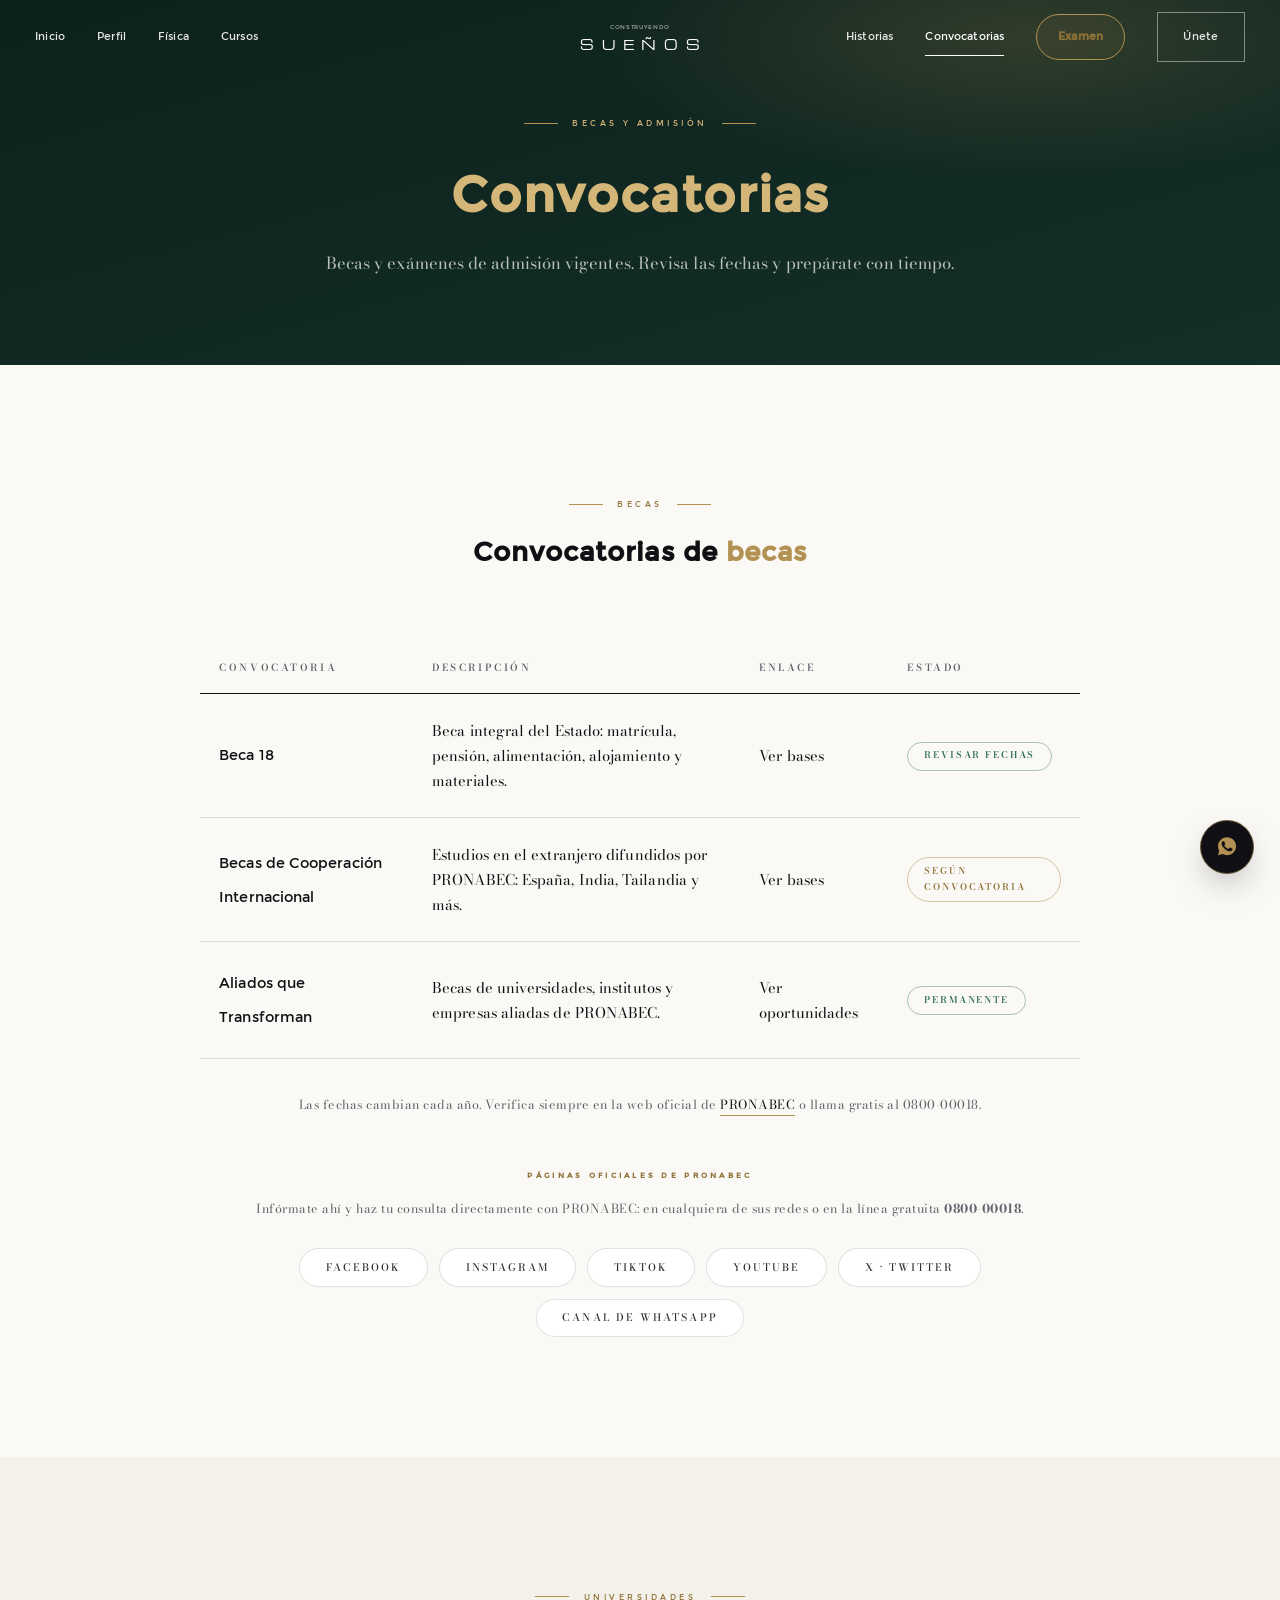
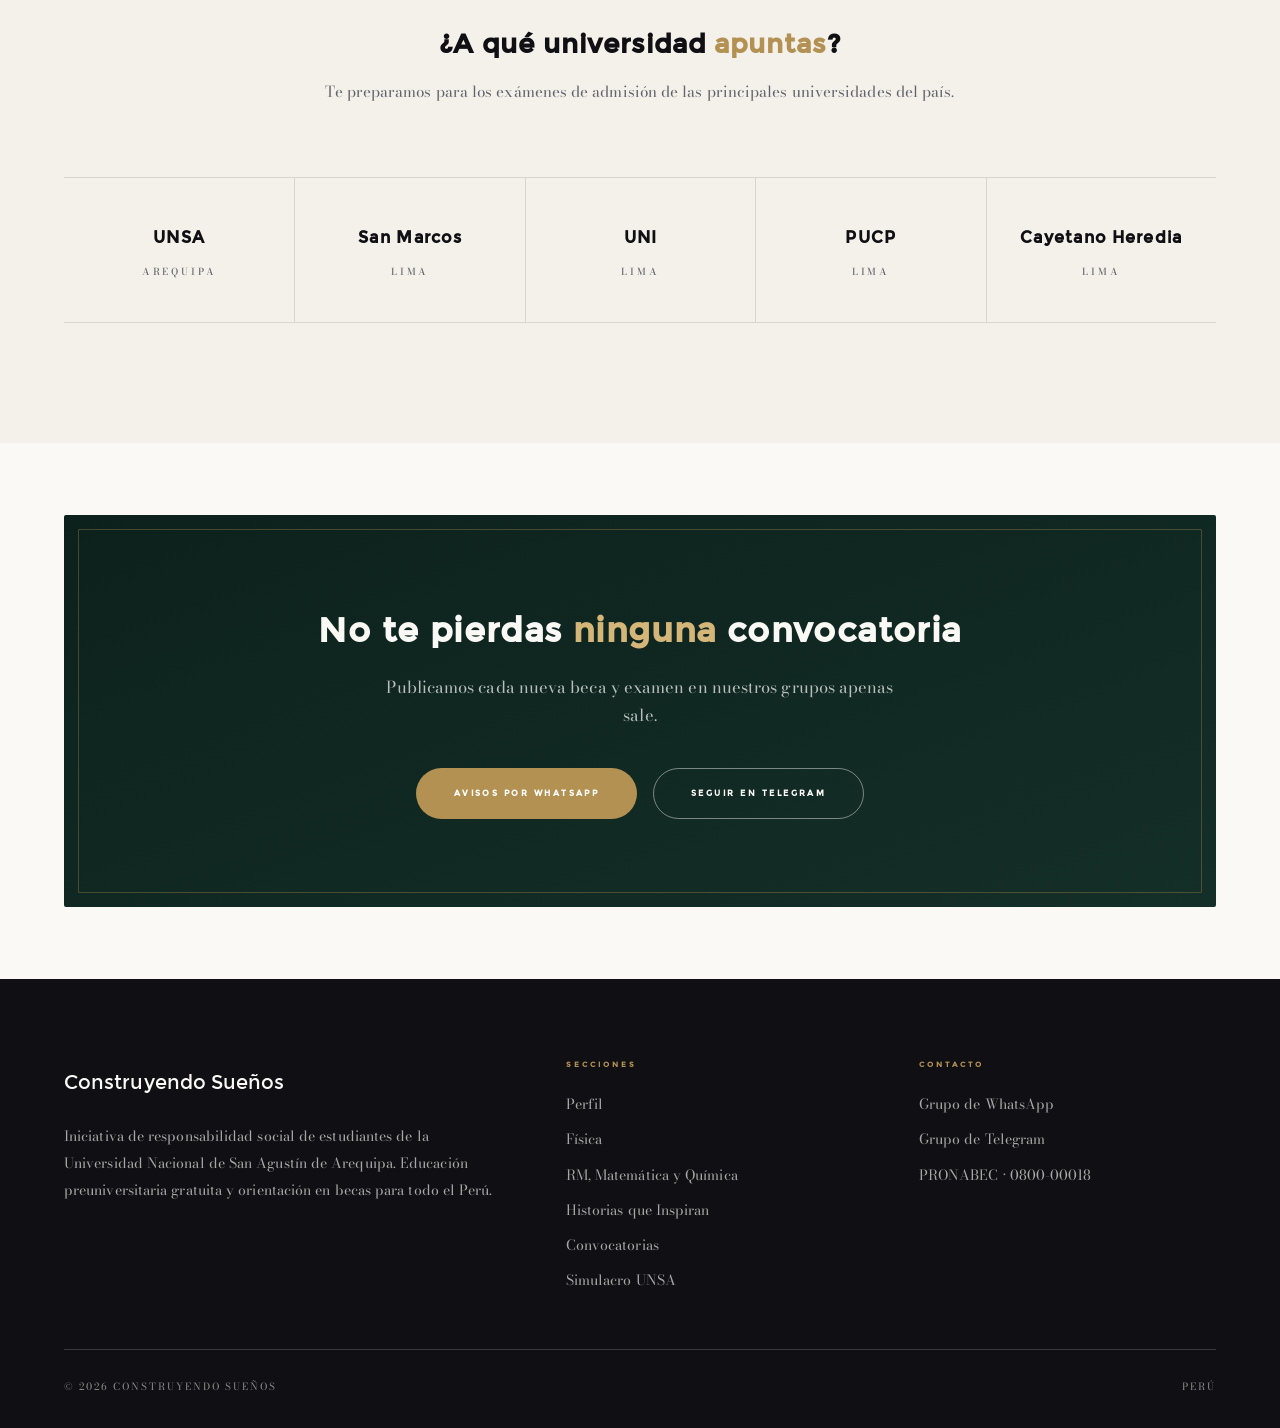
==== commit 4f6f7d20: "Encabezado y portada calcados de Aedora - Barra fija a tres columnas: menu a la izquierda, marca cen" ====
--- a/convocatorias.html
+++ b/convocatorias.html
@@ -14,27 +14,31 @@
 <body>
 
   <header class="site-header">
-    <div class="container nav-wrap">
-      <a class="brand" href="index.html">
-        <img class="brand-logo" src="assets/logo-foto.jpg" alt="David Ttito · Construyendo Sueños" />
-        <span class="brand-text">
-          <span class="brand-name">Construyendo Sueños</span>
-          <span class="brand-tag">Tecnología con alma, inspirando futuros sostenibles <span class="brand-house">· Albarini</span></span>
-        </span>
-      </a>
+    <div class="nav-inner">
       <button class="nav-toggle" aria-label="Abrir menú" aria-expanded="false">
         <span></span><span></span><span></span>
       </button>
-      <nav class="main-nav" aria-label="Navegación principal">
+
+      <nav class="nav-group nav-group--left" aria-label="Navegación principal">
         <ul>
           <li><a href="index.html">Inicio</a></li>
           <li><a href="perfil.html">Perfil</a></li>
           <li><a href="fisica.html">Física</a></li>
           <li><a href="cursos.html">Cursos</a></li>
+        </ul>
+      </nav>
+
+      <a class="nav-brand" href="index.html" aria-label="Construyendo Sueños · Inicio">
+        <small class="nav-brand-kicker">Construyendo</small>
+        <span class="wordmark">Sueños</span>
+      </a>
+
+      <nav class="nav-group nav-group--right" aria-label="Navegación secundaria">
+        <ul>
           <li><a href="historias.html">Historias</a></li>
           <li><a href="convocatorias.html" class="active">Convocatorias</a></li>
           <li><a class="nav-exam" href="https://albarini.github.io/ADMISION-UNIVERSITARIA-UNSA-simullacro/" target="_blank" rel="noopener">Examen</a></li>
-          <li><a class="nav-cta" href="https://chat.whatsapp.com/DLBcaevvrbd1sQ8iS5Drjj" target="_blank" rel="noopener">Únete</a></li>
+          <li><a class="nav-box" href="https://chat.whatsapp.com/DLBcaevvrbd1sQ8iS5Drjj" target="_blank" rel="noopener">Únete</a></li>
         </ul>
       </nav>
     </div>
--- a/css/styles.css
+++ b/css/styles.css
@@ -102,121 +102,139 @@
 }
 .section-head p { color: var(--muted); font-weight: 400; font-size: 0.95rem; }
 
-/* ---------- Header / Navegación (vidrio fino) ---------- */
+/* ---------- Header: navegación a tres columnas con la marca al centro ----------
+   Flota sobre la portada sin fondo y se vuelve sólido al bajar. */
 .site-header {
-  position: sticky;
+  position: fixed;
   top: 0;
+  left: 0;
+  right: 0;
   z-index: 100;
-  background: rgba(250, 249, 246, 0.78);
-  -webkit-backdrop-filter: saturate(180%) blur(22px);
-  backdrop-filter: saturate(180%) blur(22px);
-  border-bottom: 1px solid var(--hairline);
-}
-
-.nav-wrap {
+  background: transparent;
+  border-bottom: 1px solid transparent;
+  transition: background 0.45s var(--ease), border-color 0.45s var(--ease);
+}
+
+.nav-inner {
+  display: grid;
+  grid-template-columns: 1fr auto 1fr;
+  align-items: center;
+  gap: 1.5rem;
+  min-height: 74px;
+  padding: 0 2.2rem;
+}
+
+.nav-group ul {
   display: flex;
+  list-style: none;
   align-items: center;
-  justify-content: space-between;
-  gap: 1.2rem;
-  min-height: 66px;
-}
-
-.brand { display: flex; align-items: center; gap: 0.8rem; }
-.brand-logo {
-  width: 36px;
-  height: 36px;
-  flex-shrink: 0;
-  border-radius: 50%;
-  object-fit: cover;
-  object-position: 50% 45%;
-  border: 1px solid var(--gold);
-  outline: 1px solid var(--hairline);
-  outline-offset: 2px;
-}
-.brand-text { display: flex; flex-direction: column; line-height: 1.3; }
-
-.brand-name {
-  font-family: var(--font-brand);
+  gap: 2rem;
+}
+
+.nav-group--left ul { justify-content: flex-start; }
+.nav-group--right ul { justify-content: flex-end; }
+
+.nav-group a {
+  display: block;
+  padding: 0.35rem 0;
+  font-family: var(--font-ui);
+  font-size: 0.95rem;
   font-weight: 400;
-  font-size: 0.68rem;
-  color: var(--ink);
-  letter-spacing: 0.16em;
-  text-transform: uppercase;
-  white-space: nowrap;
-}
-
-/* El lema completo solo cabe con holgura en pantallas grandes */
-.brand-tag {
-  font-family: var(--font-body);
-  font-style: italic;
-  font-size: 0.62rem;
-  color: var(--muted);
   letter-spacing: 0.01em;
-  line-height: 1.35;
-  max-width: 210px;
-  margin-top: 3px;
-}
-
-.brand-house {
-  font-family: var(--font-ui);
-  font-style: normal;
-  text-transform: uppercase;
-  letter-spacing: 0.2em;
-  font-size: 0.56rem;
-  font-weight: 600;
-  color: var(--gold-deep);
-  white-space: nowrap;
-}
-
-.main-nav ul { display: flex; list-style: none; gap: 0.2rem; align-items: center; }
-
-.main-nav a {
-  display: block;
-  padding: 0.6rem 0.9rem;
-  font-size: 0.7rem;
-  font-weight: 500;
-  letter-spacing: 0.16em;
-  text-transform: uppercase;
-  color: var(--ink-soft);
+  color: rgba(250, 249, 246, 0.92);
   white-space: nowrap;
   position: relative;
 }
 
-.main-nav a::after {
+.nav-group a::after {
   content: "";
   position: absolute;
-  left: 0.9rem;
-  right: 0.9rem;
-  bottom: 0.3rem;
+  left: 0;
+  right: 0;
+  bottom: 0;
   height: 1px;
-  background: var(--gold);
+  background: currentColor;
   transform: scaleX(0);
   transform-origin: left;
   transition: transform 0.35s var(--ease);
 }
 
-.main-nav a:hover::after, .main-nav a.active::after { transform: scaleX(1); }
-.main-nav a.active { color: var(--ink); }
-
-.nav-cta {
-  border: 1px solid var(--ink) !important;
-  border-radius: 999px;
-  margin-left: 0.6rem;
-  padding: 0.55rem 1.4rem !important;
-  transition: background 0.35s var(--ease), color 0.35s var(--ease) !important;
-}
-
-.nav-cta:hover { background: var(--ink); color: var(--paper) !important; }
-.nav-cta::after { display: none; }
-
-.nav-toggle { display: none; background: none; border: none; cursor: pointer; padding: 0.5rem; }
+.nav-group a:hover::after, .nav-group a.active::after { transform: scaleX(1); }
+.nav-group a:hover, .nav-group a.active { color: #fff; }
+
+/* Marca central: línea fina arriba y logotipo muy espaciado debajo */
+.nav-brand {
+  display: block;
+  text-align: center;
+  line-height: 1.1;
+}
+
+.nav-brand-kicker {
+  display: block;
+  font-family: var(--font-ui);
+  font-size: 0.5rem;
+  letter-spacing: 0.08em;
+  text-transform: uppercase;
+  color: rgba(250, 249, 246, 0.62);
+}
+
+.nav-brand .wordmark {
+  display: block;
+  font-family: var(--font-brand);
+  font-size: 0.8rem;
+  letter-spacing: 0.62em;
+  text-indent: 0.62em;
+  text-transform: uppercase;
+  color: #fff;
+  margin-top: 5px;
+}
+
+/* Última entrada enmarcada, como el Contacto de Aedora */
+.nav-box {
+  border: 1px solid rgba(250, 249, 246, 0.45);
+  padding: 0.7rem 1.6rem !important;
+  transition: background 0.35s var(--ease), color 0.35s var(--ease), border-color 0.35s var(--ease);
+}
+
+.nav-box::after { display: none; }
+.nav-box:hover { background: rgba(250, 249, 246, 0.12); border-color: #fff; }
+
+.nav-exam { color: var(--gold-light) !important; }
+
+/* Estado sólido: al dejar atrás la portada el texto pasa a tinta */
+.site-header.is-solid {
+  background: rgba(250, 249, 246, 0.94);
+  -webkit-backdrop-filter: saturate(180%) blur(20px);
+  backdrop-filter: saturate(180%) blur(20px);
+  border-bottom-color: var(--hairline);
+}
+
+.site-header.is-solid .nav-group a { color: var(--ink-soft); }
+.site-header.is-solid .nav-group a:hover,
+.site-header.is-solid .nav-group a.active { color: var(--ink); }
+.site-header.is-solid .nav-brand .wordmark { color: var(--ink); }
+.site-header.is-solid .nav-brand-kicker { color: var(--muted); }
+.site-header.is-solid .nav-box { border-color: var(--ink); }
+.site-header.is-solid .nav-box:hover { background: var(--ink); color: var(--paper); }
+.site-header.is-solid .nav-exam { color: var(--gold-deep) !important; }
+.site-header.is-solid .nav-toggle span { background: var(--ink); }
+
+.nav-toggle {
+  display: none;
+  background: none;
+  border: none;
+  cursor: pointer;
+  padding: 0.5rem;
+  justify-self: start;
+}
+
 .nav-toggle span {
   display: block;
-  width: 26px;
+  width: 24px;
   height: 1.5px;
-  background: var(--ink);
+  background: var(--paper);
   margin: 6px 0;
-  transition: transform 0.3s var(--ease), opacity 0.3s var(--ease);
+  transition: transform 0.3s var(--ease), opacity 0.3s var(--ease), background 0.45s var(--ease);
 }
 
 /* ---------- Hero principal ---------- */
@@ -241,7 +259,57 @@
   pointer-events: none;
 }
 
-.hero-inner { position: relative; text-align: center; padding: 7rem 0; width: 100%; }
+/* Portada deliberadamente muda: una línea fina y un solo botón */
+.hero-inner {
+  position: relative;
+  display: grid;
+  justify-items: center;
+  gap: 1.75rem;
+  text-align: center;
+  padding: 7rem 0;
+  width: 100%;
+}
+
+.hero-kicker {
+  font-family: var(--font-body);
+  font-size: 0.98rem;
+  font-weight: 400;
+  color: var(--paper);
+  letter-spacing: 0.01em;
+}
+
+/* Solo para lectores de pantalla y buscadores */
+.visually-hidden {
+  position: absolute;
+  width: 1px;
+  height: 1px;
+  padding: 0;
+  margin: -1px;
+  overflow: hidden;
+  clip: rect(0 0 0 0);
+  white-space: nowrap;
+  border: 0;
+}
+
+/* Botón rectangular de contorno fino */
+.btn-outline {
+  display: inline-flex;
+  align-items: center;
+  justify-content: center;
+  padding: 1.05rem 2.1rem;
+  border: 1px solid rgba(250, 249, 246, 0.65);
+  border-radius: 0;
+  background: transparent;
+  color: var(--paper);
+  font-family: var(--font-ui);
+  font-size: 0.73rem;
+  font-weight: 600;
+  letter-spacing: 0.05em;
+  text-transform: uppercase;
+  transition: background 0.4s var(--ease), border-color 0.4s var(--ease), color 0.4s var(--ease);
+}
+
+.btn-outline:hover { background: rgba(250, 249, 246, 0.14); border-color: #fff; color: #fff; }
 
 .hero .kicker { color: var(--gold-light); justify-content: center; }
 .hero .kicker::after { content: ""; width: 34px; height: 1px; background: var(--gold); }
@@ -1074,8 +1142,8 @@
   margin: 0 auto;
 }
 
-/* Encabezado de página reducido: presenta sin ocupar media pantalla */
-.page-hero--slim { padding: 3.2rem 0 2.8rem; }
+/* Encabezado de página reducido: el primer bloque compensa la barra fija */
+.page-hero--slim { padding: 7.4rem 0 2.8rem; }
 .page-hero--slim h1 { font-size: clamp(1.6rem, 3.2vw, 2.3rem); margin: 0.8rem 0 0; }
 
 /* Manifiesto en una sola línea de fuerza, sin ornamento */
@@ -1552,10 +1620,12 @@
   .stat:first-child { border-top: none; }
 }
 
-@media (max-width: 880px) {
+@media (max-width: 1080px) {
+  .nav-inner { grid-template-columns: 1fr auto 1fr; padding: 0 1.2rem; min-height: 66px; }
   .nav-toggle { display: block; }
 
-  .main-nav {
+  /* Los dos grupos se funden en un panel desplegable */
+  .nav-group {
     position: absolute;
     top: 100%;
     left: 0;
@@ -1567,26 +1637,39 @@
     display: none;
   }
 
-  .main-nav.open { display: block; }
-
-  .main-nav ul { flex-direction: column; align-items: stretch; padding: 1.4rem 1.6rem 2rem; gap: 0; }
-
-  .main-nav a {
-    padding: 1.05rem 0.4rem;
-    font-size: 0.72rem;
-    letter-spacing: 0.24em;
+  .nav-group--right { border-bottom: none; }
+  .nav-group.open { display: block; }
+  .nav-group--right.open { top: calc(100% + 1px); }
+
+  .nav-group ul {
+    flex-direction: column;
+    align-items: stretch;
+    padding: 0.6rem 1.4rem;
+    gap: 0;
+  }
+
+  .nav-group--left.open ul { padding-top: 1.2rem; }
+  .nav-group--right.open ul { padding-bottom: 1.6rem; }
+
+  .nav-group a {
+    padding: 0.95rem 0.2rem;
+    font-size: 0.95rem;
+    color: var(--ink-soft);
     border-bottom: 1px solid var(--hairline);
   }
 
-  .main-nav a::after { display: none; }
-  .main-nav a.active { color: var(--gold-deep); }
-
-  .nav-cta {
-    margin: 1.4rem 0 0 !important;
+  .nav-group a::after { display: none; }
+  .nav-group a.active, .nav-exam { color: var(--gold-deep) !important; }
+
+  .nav-box {
+    border: 1px solid var(--ink);
     text-align: center;
-    border-bottom: none !important;
+    margin-top: 1rem;
+    padding: 0.85rem 1.4rem !important;
   }
 
+  /* La marca se centra por rejilla incluso con el botón a un lado */
+  .nav-brand { grid-column: 2; }
   .nav-toggle.open span:nth-child(1) { transform: translateY(7.5px) rotate(45deg); }
   .nav-toggle.open span:nth-child(2) { opacity: 0; }
   .nav-toggle.open span:nth-child(3) { transform: translateY(-7.5px) rotate(-45deg); }
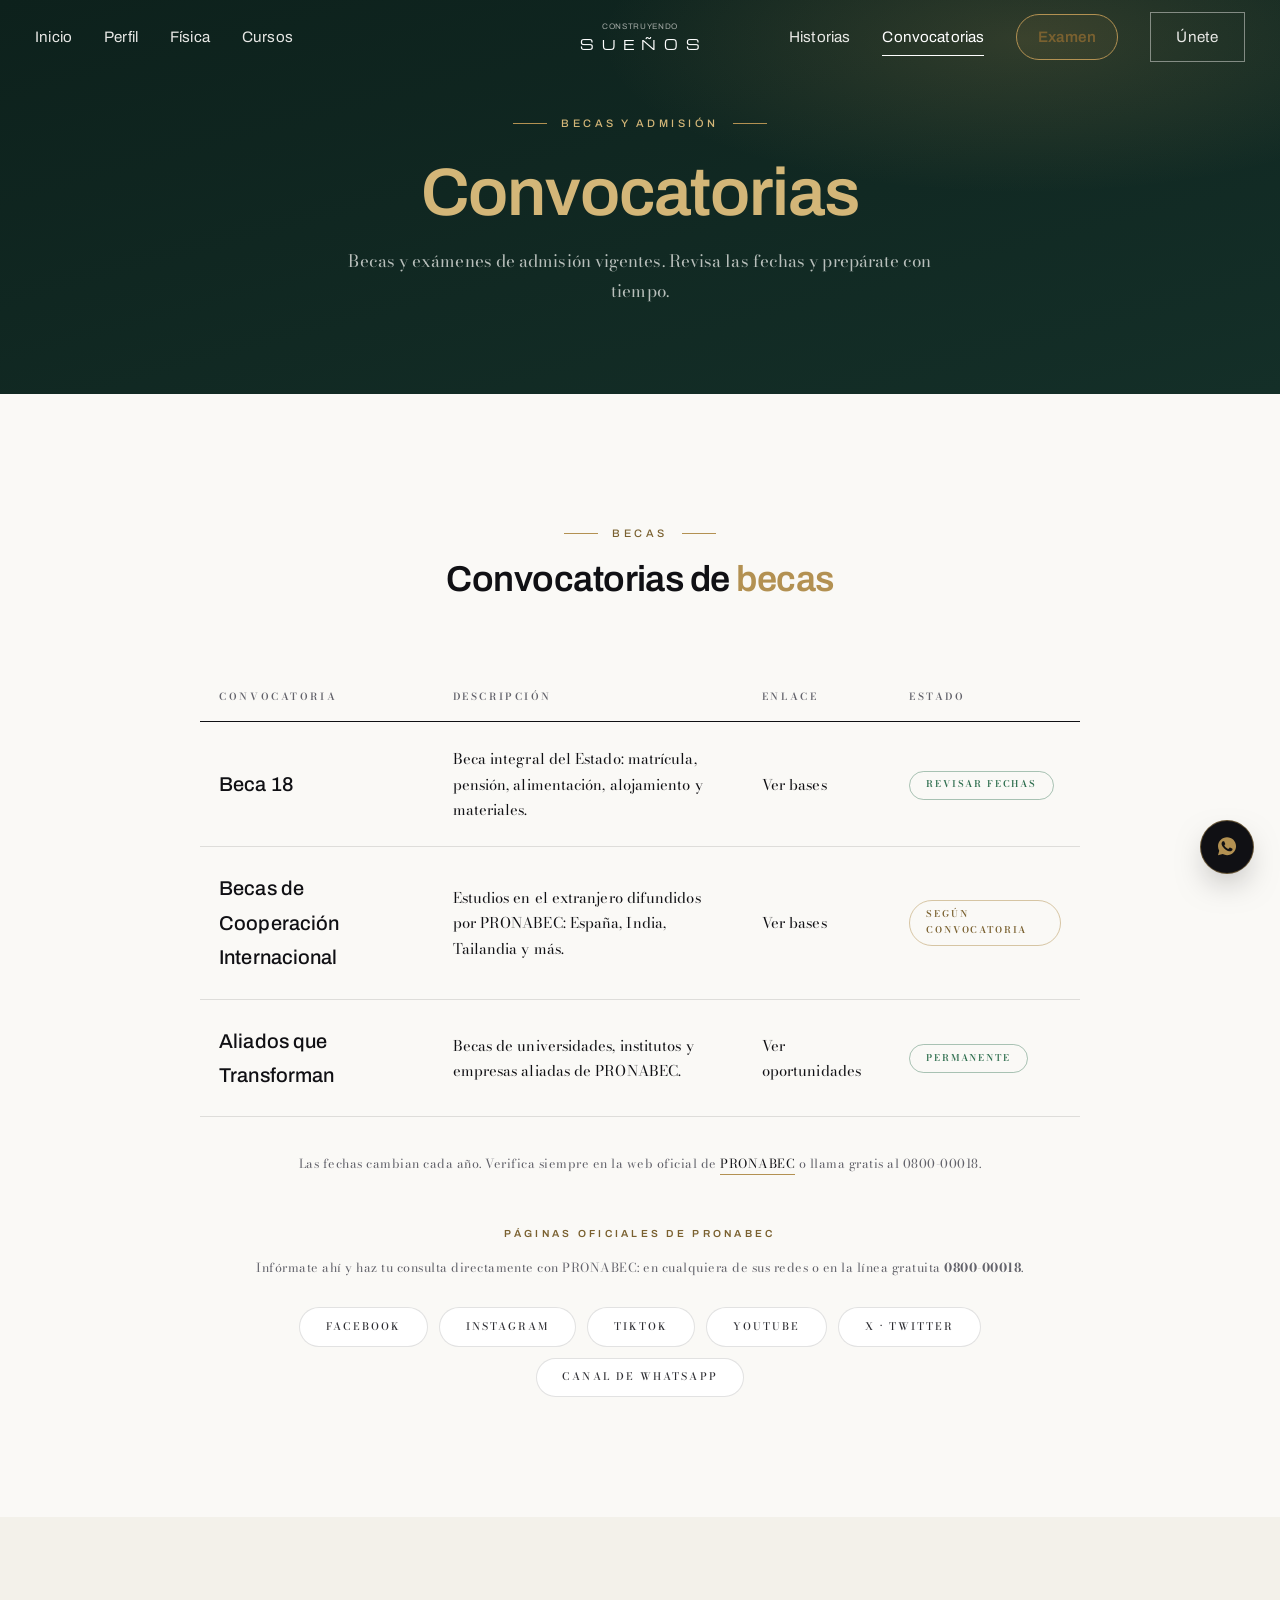
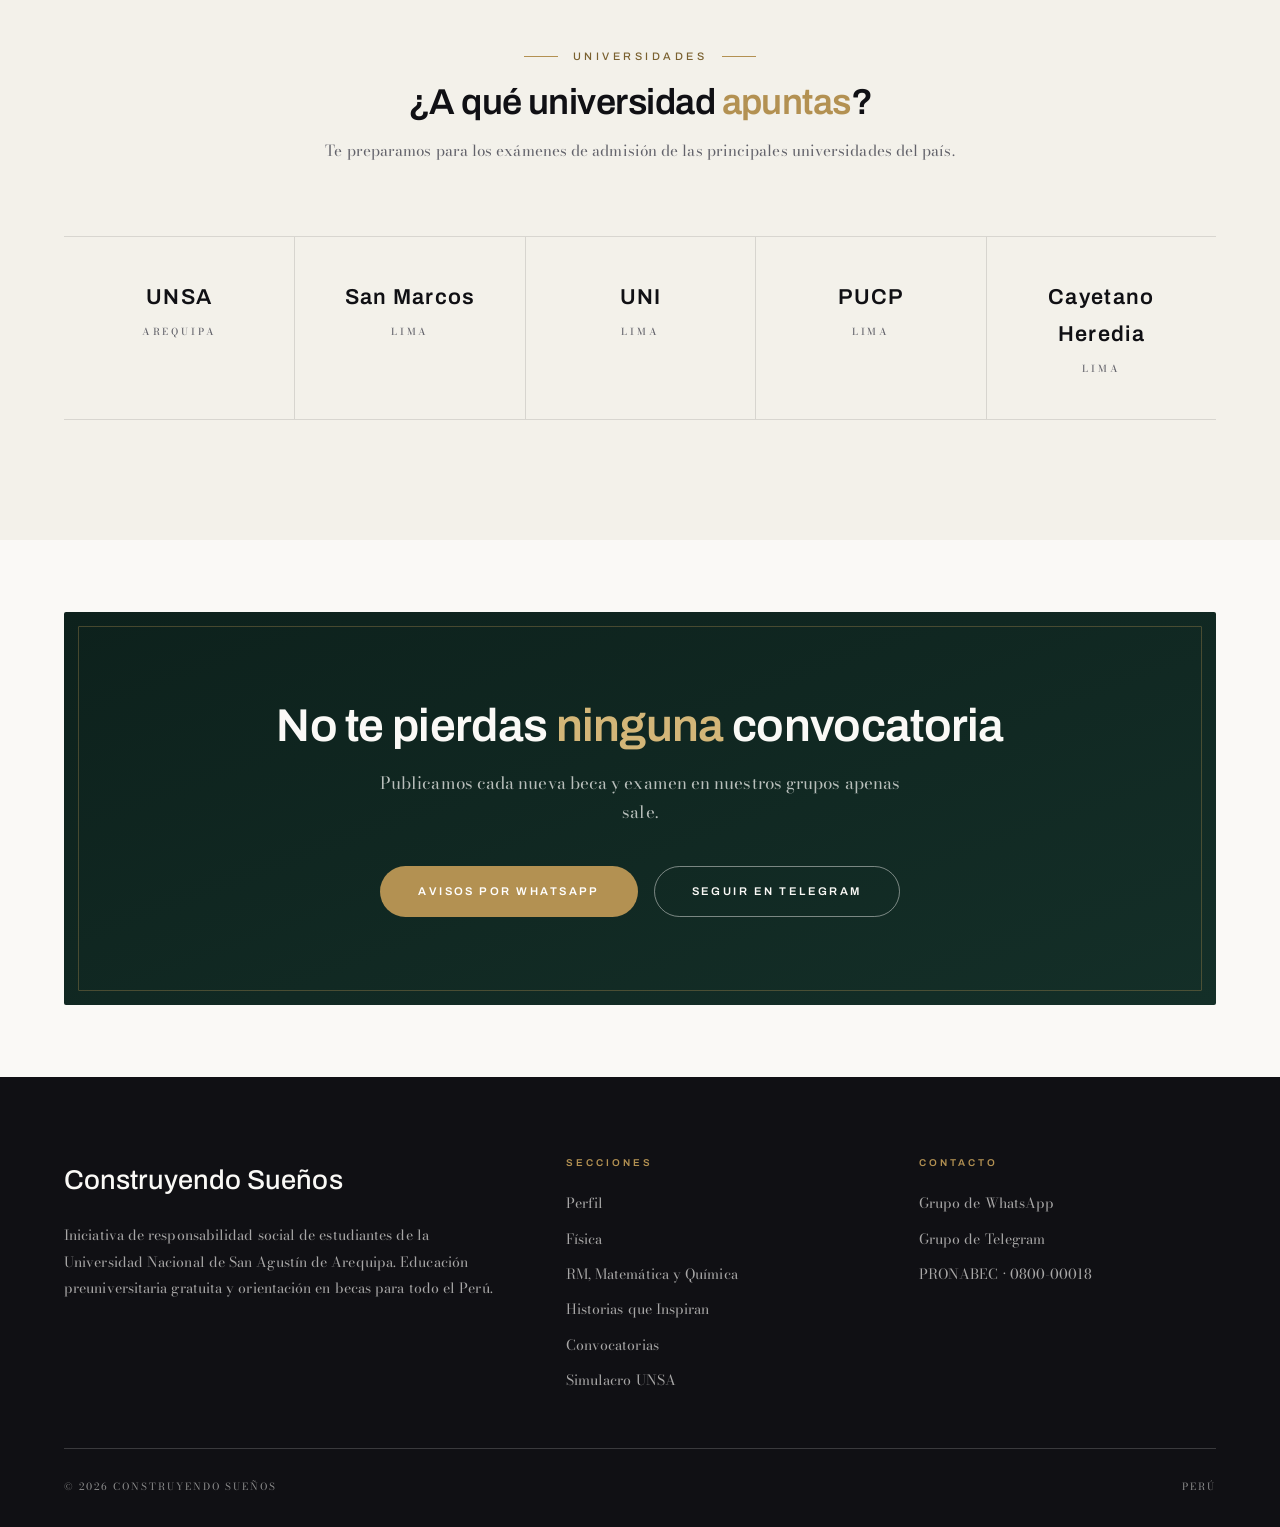
==== commit 05cacb7f: "Perfil: menos texto, retrato nuevo y tipografia real Las seis paginas pedian a Google Fonts la famil" ====
--- a/convocatorias.html
+++ b/convocatorias.html
@@ -7,8 +7,8 @@
   <meta name="description" content="Convocatorias vigentes de becas y admisión: Beca 18, Beca Reciprocidad y exámenes de las principales universidades del Perú." />
   <link rel="preconnect" href="https://fonts.googleapis.com" />
   <link rel="preconnect" href="https://fonts.gstatic.com" crossorigin />
-  <link href="https://fonts.googleapis.com/css2?family=Nats&family=Bodoni+Moda:ital,opsz,wght@0,6..96,400;0,6..96,600;1,6..96,400&family=Michroma&display=swap" rel="stylesheet" />
-  <link rel="stylesheet" href="css/styles.css?v=12" />
+  <link href="https://fonts.googleapis.com/css2?family=Archivo:wdth,wght@62.5..125,400..800&family=Bodoni+Moda:ital,opsz,wght@0,6..96,400..600;1,6..96,400&family=Michroma&display=swap" rel="stylesheet" />
+  <link rel="stylesheet" href="css/styles.css?v=14" />
   <link rel="icon" type="image/svg+xml" href="assets/logo.svg" />
 </head>
 <body>
--- a/css/styles.css
+++ b/css/styles.css
@@ -11,7 +11,9 @@
   --paper-warm: #f3f1ea;     /* champán claro */
   --surface: #ffffff;
   --gold: #b39152;           /* dorado apagado */
-  --gold-deep: #8f7238;
+  /* Oscurecido de #8f7238: en marfil daba 4.31:1 y las etiquetas pequeñas
+     (kickers, roles) necesitan 4.5:1. Ahora 5.58:1. */
+  --gold-deep: #7a6130;
   --gold-light: #d3b678;     /* dorado luminoso para fondos oscuros */
   --emerald: #142f28;        /* verde profundo */
   --emerald-deep: #0d211c;
@@ -19,11 +21,14 @@
   --hairline-light: rgba(250, 249, 246, 0.18);
   --shadow-soft: 0 24px 60px -30px rgba(16, 16, 20, 0.25);
   --ease: cubic-bezier(0.22, 0.61, 0.21, 1);
-  /* Tipografía heredada de Aedora Maison */
-  --font-brand: "Michroma", "Eurostile", "Bank Gothic", "Nats", "Avenir Next", system-ui, sans-serif;
-  --font-display: "Nats", "Avenir Next", system-ui, -apple-system, "Segoe UI", sans-serif;
+  /* Michroma firma la marca; Archivo es la voz de titulares e interfaz
+     (grotesca de ingeniería, con eje de ancho real); Bodoni pone la lectura.
+     Antes aquí figuraba "Nats", que Google Fonts no sirve: los titulares
+     caían a la fuente del sistema con negrita falsa. */
+  --font-brand: "Michroma", "Eurostile", "Bank Gothic", system-ui, sans-serif;
+  --font-display: "Archivo", "Helvetica Neue", system-ui, -apple-system, "Segoe UI", sans-serif;
   --font-body: "Bodoni Moda", "Bodoni 72", Didot, Georgia, serif;
-  --font-ui: "Nats", "Avenir Next", system-ui, -apple-system, "Segoe UI", sans-serif;
+  --font-ui: "Archivo", "Helvetica Neue", system-ui, -apple-system, "Segoe UI", sans-serif;
 }
 
 * { margin: 0; padding: 0; box-sizing: border-box; }
@@ -35,8 +40,8 @@
   font-weight: 400;
   color: var(--ink);
   background: var(--paper);
-  line-height: 1.7;
-  font-size: 16.5px;
+  line-height: 1.72;
+  font-size: 17px;
   letter-spacing: 0.005em;
   -webkit-font-smoothing: antialiased;
   text-rendering: optimizeLegibility;
@@ -53,12 +58,14 @@
   font-family: var(--font-display);
   font-weight: 600;
   color: var(--ink);
-  line-height: 1.18;
-  letter-spacing: 0.03em;
+  line-height: 1.15;
+  /* Con una grotesca real el titular se cierra; el espaciado positivo de
+     antes compensaba una fuente que nunca llegaba a cargar. */
+  letter-spacing: -0.015em;
   text-wrap: balance;
 }
 
-/* Nats no trae itálica real: el énfasis se marca con color y peso */
+/* En titulares no se carga la itálica: el énfasis se marca con color y peso */
 em, .italic { font-style: italic; }
 h1 em, h2 em, h3 em { font-style: normal; font-weight: 600; }
 
@@ -877,203 +884,167 @@
   .exam-stamp { display: none; }
 }
 
-/* ---------- Manifiesto editorial ---------- */
-.manifesto { text-align: center; }
-
-.manifesto .ornament {
+/* ==================================================
+   Perfil del fundador
+   Una foto, un nombre grande y dos frases. Nada más:
+   la página antes eran cuatro bloques de prosa.
+   ================================================== */
+.founder { padding-block: clamp(4.2rem, 9vw, 7.5rem); }
+
+.founder-grid {
+  display: grid;
+  grid-template-columns: clamp(230px, 30vw, 350px) 1fr;
+  gap: clamp(2.4rem, 6vw, 5rem);
+  align-items: center;
+}
+
+/* Retrato con marco fino desplazado: el mismo gesto del avatar
+   anterior (borde dorado con aire) llevado a otra escala. */
+.founder-portrait {
+  position: relative;
+  margin: 0;
+}
+
+.founder-portrait::before {
+  content: "";
+  position: absolute;
+  inset: 18px -18px -18px 18px;
+  border: 1px solid var(--gold);
+  border-radius: 2px;
+}
+
+.founder-portrait img {
+  position: relative;
+  width: 100%;
+  /* Sin height:auto los atributos width/height del HTML fijan 660px de alto
+     y aspect-ratio se ignora. El original es cuadrado: 1/1 no recorta nada. */
+  height: auto;
+  aspect-ratio: 1 / 1;
+  object-fit: cover;
+  object-position: center;
+  border-radius: 2px;
+  filter: saturate(0.94) contrast(1.04);
+  transition: transform 0.9s var(--ease);
+}
+
+.founder-portrait:hover img { transform: translate(-4px, -4px); }
+
+.founder-hola {
+  font-family: var(--font-ui);
+  font-size: 0.72rem;
+  font-weight: 600;
+  letter-spacing: 0.28em;
+  text-transform: uppercase;
+  color: var(--gold-deep);
+}
+
+/* El momento tipográfico de la página: Archivo en su ancho extendido */
+.founder-name {
+  font-family: var(--font-display);
+  font-weight: 800;
+  font-stretch: 112%;
+  font-size: clamp(2.1rem, 6.2vw, 4.1rem);
+  line-height: 0.98;
+  letter-spacing: -0.03em;
+  margin: 0.6rem 0 1.7rem;
+}
+
+.founder-lead {
+  font-size: clamp(1.02rem, 1.4vw, 1.16rem);
+  line-height: 1.68;
+  color: var(--ink-soft);
+  max-width: 46ch;
+  text-wrap: pretty;
+}
+
+.founder-lead + .founder-lead { margin-top: 1rem; }
+.founder-lead strong { font-weight: 600; color: var(--ink); }
+
+.founder-meta {
+  list-style: none;
+  display: flex;
+  flex-wrap: wrap;
+  gap: 0.35rem 1.2rem;
+  margin: 2.1rem 0 2.3rem;
+  font-family: var(--font-ui);
+  font-size: 0.72rem;
+  font-weight: 600;
+  letter-spacing: 0.14em;
+  text-transform: uppercase;
+  color: var(--muted);
+}
+
+.founder-meta li { position: relative; padding-right: 1.2rem; }
+.founder-meta li:last-child { padding-right: 0; }
+
+.founder-meta li:not(:last-child)::after {
+  content: "·";
+  position: absolute;
+  right: 0.35rem;
+  color: var(--gold);
+}
+
+@media (max-width: 860px) {
+  .founder-grid { grid-template-columns: 1fr; gap: 2.4rem; }
+  .founder-portrait { max-width: 290px; }
+  .founder-portrait::before { inset: 12px -12px -12px 12px; }
+  .founder-lead { max-width: none; }
+}
+
+/* ==================================================
+   Cinta de cursos
+   Los cursos como textura en movimiento, no como lista que leer.
+   ================================================== */
+.teach-band {
+  background: var(--emerald-deep);
+  padding-block: clamp(1.5rem, 3vw, 2.3rem);
+  border-block: 1px solid rgba(250, 249, 246, 0.12);
+  overflow: hidden;
+}
+
+.teach-marquee { display: flex; overflow: hidden; }
+
+.teach-track {
+  display: flex;
+  width: max-content;
+  animation: teach-scroll 42s linear infinite;
+}
+
+/* Al pasar el puntero se detiene, por si alguien quiere leerla */
+.teach-marquee:hover .teach-track { animation-play-state: paused; }
+
+.teach-run {
   display: flex;
   align-items: center;
-  justify-content: center;
-  gap: 1.4rem;
-  color: var(--gold);
-  margin-bottom: 2.2rem;
-}
-
-.manifesto .ornament svg {
-  width: 42px;
-  height: 42px;
-  flex-shrink: 0;
-}
-
-.manifesto .ornament::before,
-.manifesto .ornament::after {
-  content: "";
-  width: 64px;
-  height: 1px;
-}
-
-.manifesto .ornament::before {
-  background: linear-gradient(to left, rgba(179, 145, 82, 0.55), transparent);
-}
-
-.manifesto .ornament::after {
-  background: linear-gradient(to right, rgba(179, 145, 82, 0.55), transparent);
-}
-
-.manifesto blockquote {
+  gap: 1.5rem;
+  padding-right: 1.5rem;
   font-family: var(--font-display);
-  font-style: italic;
-  font-weight: 500;
-  font-size: clamp(1.5rem, 3.4vw, 2.4rem);
-  line-height: 1.55;
-  color: var(--ink-soft);
-  max-width: 54rem;
-  margin: 0 auto;
-  text-wrap: pretty;
-}
-
-.manifesto blockquote em { color: var(--gold-deep); }
-
-.manifesto cite {
-  display: block;
-  margin-top: 2.2rem;
-  font-family: var(--font-ui);
-  font-style: normal;
-  font-size: 0.62rem;
-  font-weight: 600;
-  letter-spacing: 0.32em;
-  text-transform: uppercase;
-  color: var(--muted);
-}
-
-/* Letra capital editorial */
-.drop-cap::first-letter {
-  font-family: var(--font-display);
-  font-size: 3.4em;
-  line-height: 0.82;
-  float: left;
-  padding: 0.06em 0.14em 0 0;
-  color: var(--gold-deep);
-}
-
-/* ---------- Perfil ---------- */
-.profile-grid {
-  display: grid;
-  grid-template-columns: 270px 1fr;
-  gap: 2.8rem;
-  align-items: start;
-}
-
-.profile-card {
-  border: 1px solid var(--hairline);
-  background: var(--surface);
-  text-align: center;
-  padding: 2.2rem 1.5rem 1.9rem;
-  border-radius: 2px;
-  position: sticky;
-  top: 96px;
-}
-
-.profile-card .avatar {
-  width: 108px;
-  height: 108px;
-  border-radius: 50%;
-  margin: 0 auto 1.6rem;
-  display: grid;
-  place-items: center;
-  font-family: var(--font-display);
-  font-style: italic;
-  font-size: 2.1rem;
-  color: var(--gold);
-  border: 1px solid var(--gold);
-  outline: 1px solid var(--hairline);
-  outline-offset: 6px;
-}
-
-.profile-card .avatar-photo {
-  width: 112px;
-  height: 112px;
-  border-radius: 50%;
-  margin: 0 auto 1.6rem;
-  object-fit: cover;
-  border: 1px solid var(--gold);
-  outline: 1px solid var(--hairline);
-  outline-offset: 6px;
-}
-
-.profile-card .avatar-photo {
-  width: 96px;
-  height: 96px;
-  border-radius: 50%;
-  object-fit: cover;
-  object-position: center top;
-  margin: 0 auto 1.1rem;
-  border: 1px solid var(--gold);
-  outline: 1px solid var(--hairline);
-  outline-offset: 5px;
-  filter: saturate(0.9) contrast(1.02);
-}
-
-.profile-card h3 { font-size: 1.05rem; font-weight: 600; letter-spacing: 0.05em; }
-
-.profile-card .role {
-  color: var(--muted);
-  font-family: var(--font-ui);
-  font-size: 0.6rem;
-  font-weight: 600;
-  letter-spacing: 0.16em;
-  text-transform: uppercase;
-  line-height: 1.75;
-  margin: 0.7rem 0 1.2rem;
-}
-
-.mv-card {
-  padding: 1.9rem 0;
-  border-bottom: 1px solid var(--hairline);
-}
-
-.mv-card:first-child { padding-top: 0; }
-
-.mv-card h3 {
-  font-size: 1.12rem;
-  font-weight: 600;
-  letter-spacing: 0.05em;
-  margin-bottom: 0.7rem;
-  display: flex;
-  align-items: baseline;
-  gap: 0.9rem;
-}
-
-.mv-card h3 .n {
-  font-size: 0.78rem;
-  font-weight: 600;
-  color: var(--gold-deep);
-}
-
-.mv-card p {
-  color: var(--muted);
-  font-weight: 400;
-  font-size: 0.9rem;
-  line-height: 1.75;
-  max-width: 64ch;
-  text-wrap: pretty;
-}
-.mv-card p + p { margin-top: 1rem; }
-.mv-card strong { color: var(--ink-soft); font-weight: 500; }
-
-/* Valores como índice editorial */
-.values-list {
-  list-style: none;
-  max-width: 62ch;
-}
-
-.values-list li {
-  padding: 0.95rem 0.2rem;
-  border-bottom: 1px solid var(--hairline);
-  color: var(--muted);
-  font-weight: 400;
-  line-height: 1.7;
-}
-
-.values-list li:last-child { border-bottom: none; }
-
-.values-list strong {
-  font-family: var(--font-display);
-  font-style: italic;
-  font-weight: 600;
-  font-size: 1.22rem;
-  color: var(--gold-deep);
-  margin-right: 0.3rem;
+  font-weight: 700;
+  font-stretch: 110%;
+  font-size: clamp(1.45rem, 4vw, 2.5rem);
+  letter-spacing: -0.02em;
+  white-space: nowrap;
+}
+
+.teach-run b { font-weight: 700; color: var(--paper); }
+.teach-run i { font-style: normal; color: var(--gold-light); }
+
+@keyframes teach-scroll {
+  from { transform: translateX(0); }
+  to { transform: translateX(-50%); }
+}
+
+/* Sin movimiento la cinta se convierte en un bloque centrado legible */
+@media (prefers-reduced-motion: reduce) {
+  .teach-track { animation: none; width: 100%; }
+  .teach-run:last-child { display: none; }
+  .teach-run {
+    flex-wrap: wrap;
+    justify-content: center;
+    white-space: normal;
+    width: 100%;
+    padding-right: 0;
+  }
 }
 
 /* ---------- Aliados tipográficos ---------- */
@@ -1144,15 +1115,26 @@
 
 /* Encabezado de página reducido: el primer bloque compensa la barra fija */
 .page-hero--slim { padding: 7.4rem 0 2.8rem; }
+
+/* Portada de página con vídeo de fondo */
+.page-hero--video {
+  position: relative;
+  overflow: hidden;
+  display: grid;
+  align-content: center;
+  min-height: clamp(320px, 52vh, 460px);
+  padding: 7.4rem 0 3rem;
+}
+
+.page-hero--video .container { position: relative; z-index: 2; }
+
+/* Velo más corto que el de la portada principal, ajustado a esta altura */
+.hero-veil--page {
+  background:
+    linear-gradient(180deg, rgba(13, 33, 28, 0.86) 0%, rgba(13, 33, 28, 0.55) 55%, rgba(13, 33, 28, 0.9) 100%),
+    radial-gradient(ellipse 85% 75% at 50% 50%, rgba(13, 33, 28, 0.1) 30%, rgba(13, 33, 28, 0.6) 100%);
+}
 .page-hero--slim h1 { font-size: clamp(1.6rem, 3.2vw, 2.3rem); margin: 0.8rem 0 0; }
-
-/* Manifiesto en una sola línea de fuerza, sin ornamento */
-.manifesto--slim { padding: 3.2rem 0; }
-.manifesto--slim blockquote {
-  font-size: clamp(1.05rem, 2.1vw, 1.4rem);
-  line-height: 1.6;
-  max-width: 40rem;
-}
 
 /* ---------- Footer ---------- */
 .site-footer {
@@ -1613,33 +1595,33 @@
 }
 
 @media (max-width: 920px) {
-  .profile-grid { grid-template-columns: 1fr; gap: 3rem; }
-  .profile-card { position: static; max-width: 420px; margin-inline: auto; }
   .footer-grid { grid-template-columns: 1fr 1fr; }
   .stat { border-left: none; border-top: 1px solid var(--hairline); }
   .stat:first-child { border-top: none; }
 }
 
 @media (max-width: 1080px) {
-  .nav-inner { grid-template-columns: 1fr auto 1fr; padding: 0 1.2rem; min-height: 66px; }
-  .nav-toggle { display: block; }
-
-  /* Los dos grupos se funden en un panel desplegable */
+  /* La primera fila mantiene su altura aunque debajo se despliegue el menú */
+  .nav-inner { grid-template-columns: 1fr auto 1fr; grid-template-rows: 66px auto auto; padding: 0 1.2rem; min-height: 66px; row-gap: 0; }
+  .nav-toggle { display: block; grid-column: 1; grid-row: 1; }
+
+  /* Los dos grupos se funden en un panel desplegable.
+     Se apilan como filas de la propia rejilla de la barra: en absoluto ambos
+     caían sobre el mismo punto y el segundo, opaco, tapaba entero al primero. */
   .nav-group {
-    position: absolute;
-    top: 100%;
-    left: 0;
-    right: 0;
+    grid-column: 1 / -1;
+    margin-inline: -1.2rem;
     background: rgba(250, 249, 246, 0.97);
     -webkit-backdrop-filter: blur(24px);
     backdrop-filter: blur(24px);
-    border-bottom: 1px solid var(--hairline);
+    border-bottom: none;
     display: none;
   }
 
-  .nav-group--right { border-bottom: none; }
+  .nav-group--left { grid-row: 2; }
+  .nav-group--right { grid-row: 3; }
+  .nav-group--right.open { border-bottom: 1px solid var(--hairline); }
   .nav-group.open { display: block; }
-  .nav-group--right.open { top: calc(100% + 1px); }
 
   .nav-group ul {
     flex-direction: column;
@@ -1669,7 +1651,7 @@
   }
 
   /* La marca se centra por rejilla incluso con el botón a un lado */
-  .nav-brand { grid-column: 2; }
+  .nav-brand { grid-column: 2; grid-row: 1; }
   .nav-toggle.open span:nth-child(1) { transform: translateY(7.5px) rotate(45deg); }
   .nav-toggle.open span:nth-child(2) { opacity: 0; }
   .nav-toggle.open span:nth-child(3) { transform: translateY(-7.5px) rotate(-45deg); }
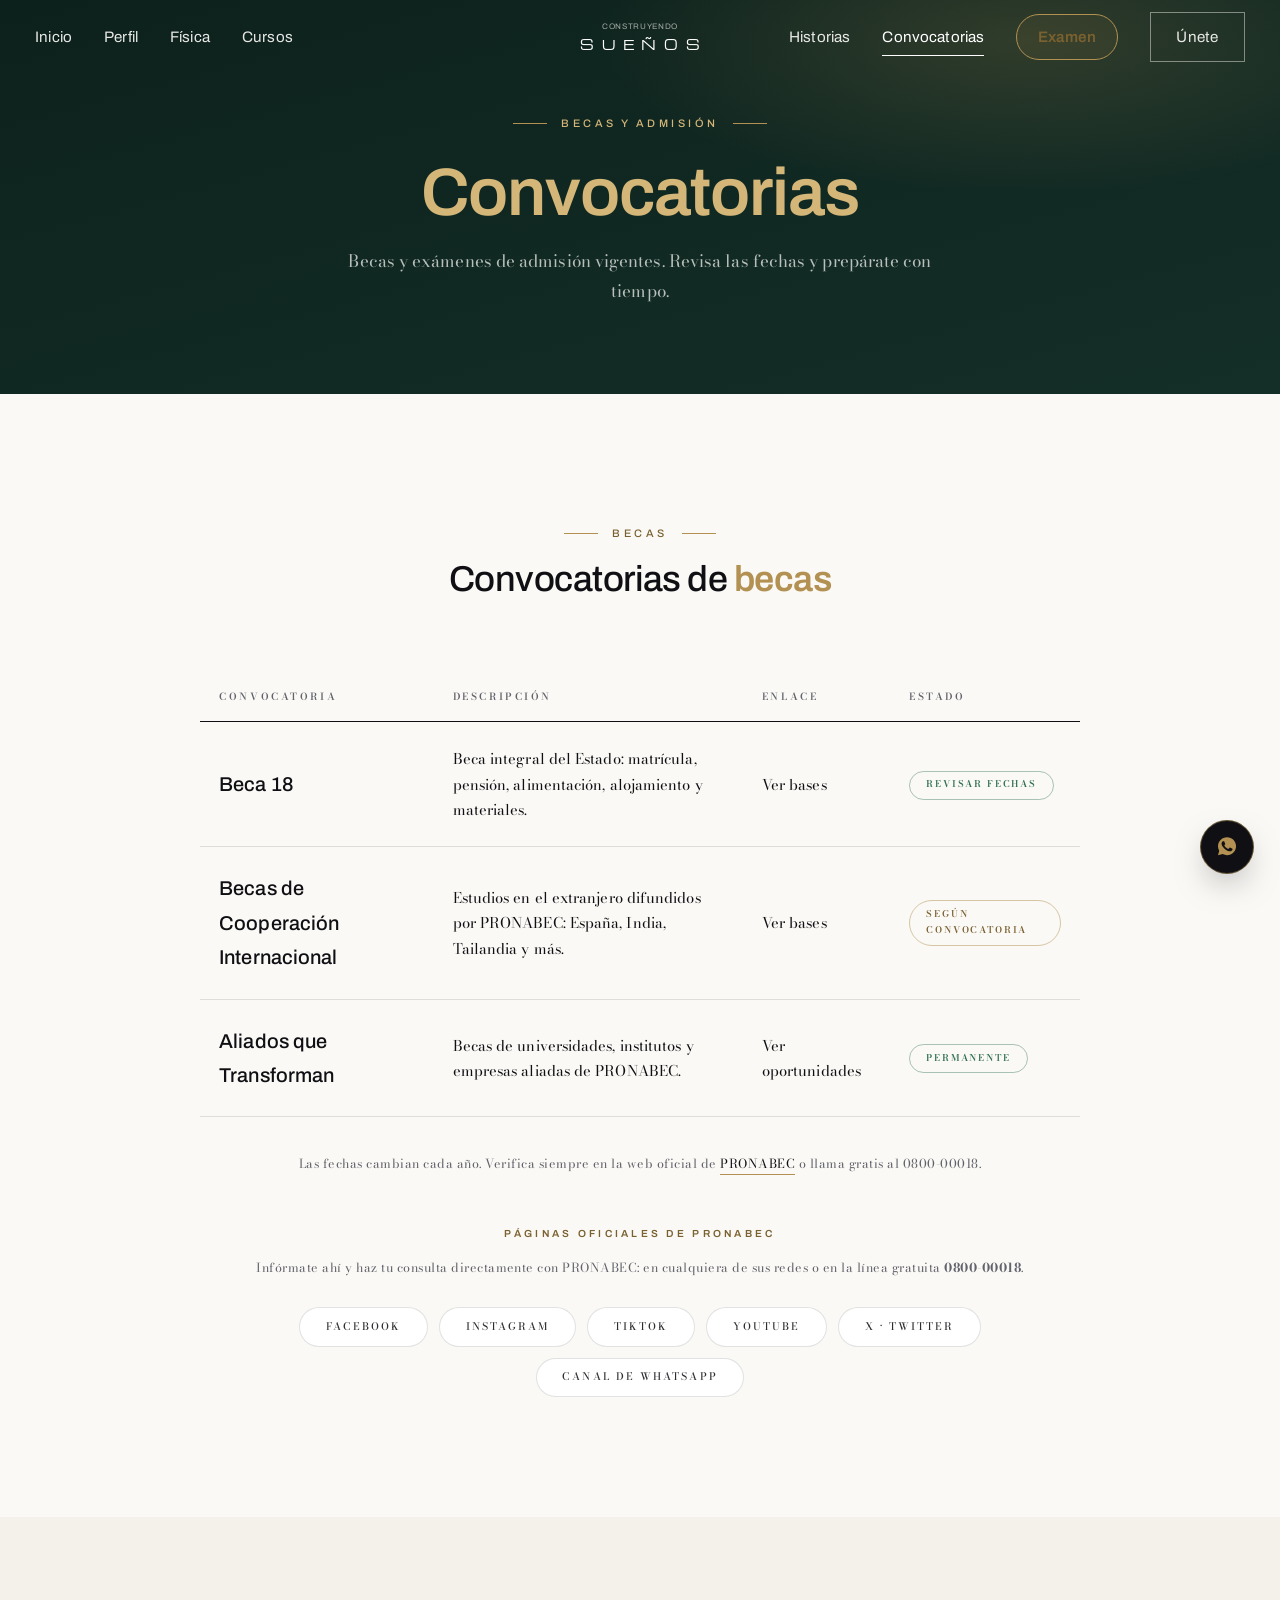
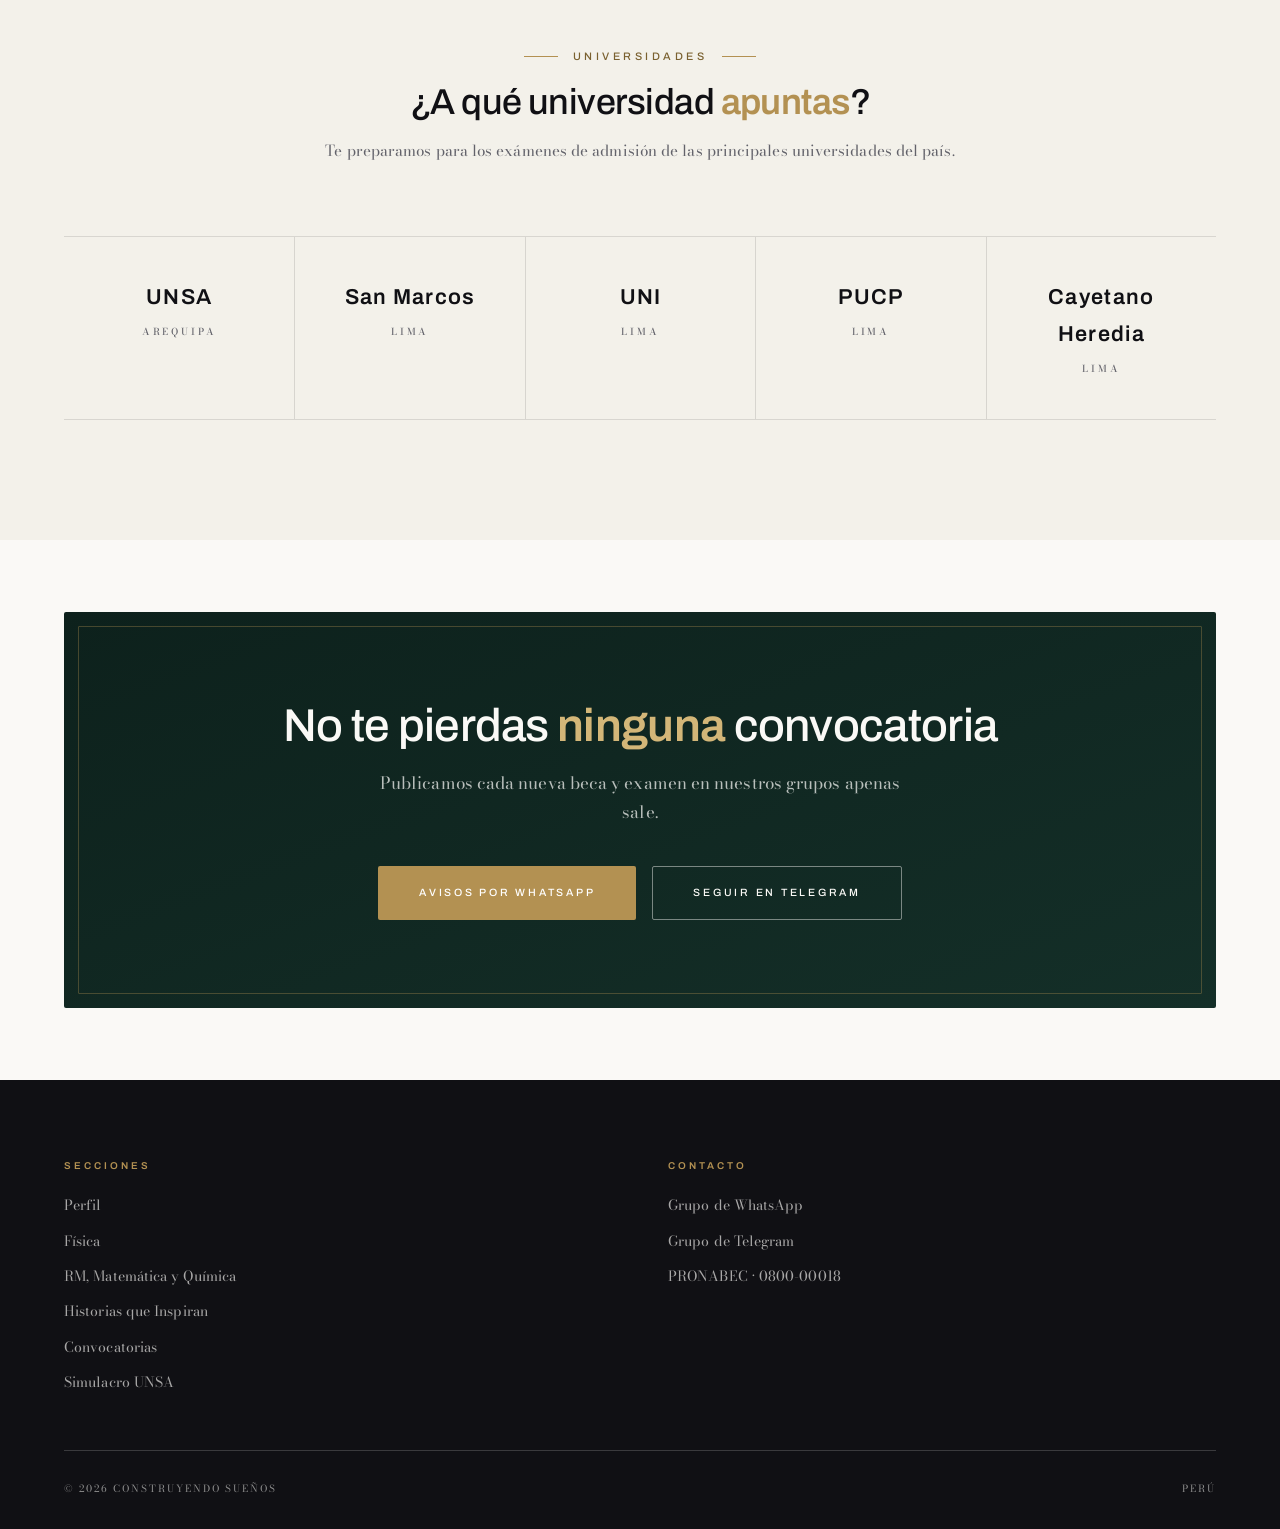
==== commit 203d8cec: "Perfil: video de robots, cinta de empresas y letra de la marca El nombre del fundador y los titulos " ====
--- a/convocatorias.html
+++ b/convocatorias.html
@@ -8,7 +8,7 @@
   <link rel="preconnect" href="https://fonts.googleapis.com" />
   <link rel="preconnect" href="https://fonts.gstatic.com" crossorigin />
   <link href="https://fonts.googleapis.com/css2?family=Archivo:wdth,wght@62.5..125,400..800&family=Bodoni+Moda:ital,opsz,wght@0,6..96,400..600;1,6..96,400&family=Michroma&display=swap" rel="stylesheet" />
-  <link rel="stylesheet" href="css/styles.css?v=14" />
+  <link rel="stylesheet" href="css/styles.css?v=15" />
   <link rel="icon" type="image/svg+xml" href="assets/logo.svg" />
 </head>
 <body>
@@ -142,10 +142,6 @@
     <div class="container">
       <div class="footer-grid">
         <div>
-          <span class="f-brand">Construyendo Sueños</span>
-          <p>Iniciativa de responsabilidad social de estudiantes de la Universidad Nacional de San Agustín de Arequipa. Educación preuniversitaria gratuita y orientación en becas para todo el Perú.</p>
-        </div>
-        <div>
           <h4>Secciones</h4>
           <ul>
             <li><a href="perfil.html">Perfil</a></li>
--- a/css/styles.css
+++ b/css/styles.css
@@ -56,7 +56,8 @@
 
 h1, h2, h3, h4 {
   font-family: var(--font-display);
-  font-weight: 600;
+  /* 500 en vez de 600: el titular pesado ensuciaba la página */
+  font-weight: 500;
   color: var(--ink);
   line-height: 1.15;
   /* Con una grotesca real el titular se cierra; el espaciado positivo de
@@ -374,12 +375,14 @@
   align-items: center;
   justify-content: center;
   gap: 0.6rem;
-  padding: 0.95rem 2.3rem;
-  border-radius: 999px;
+  padding: 1.05rem 2.5rem;
+  /* Cantos casi rectos como el resto del sistema: la píldora de 999px era
+     lo único redondo de la página y engordaba el botón. */
+  border-radius: 2px;
   font-family: var(--font-ui);
-  font-size: 0.7rem;
-  font-weight: 600;
-  letter-spacing: 0.22em;
+  font-size: 0.66rem;
+  font-weight: 500;
+  letter-spacing: 0.26em;
   text-transform: uppercase;
   cursor: pointer;
   border: 1px solid transparent;
@@ -938,15 +941,17 @@
   color: var(--gold-deep);
 }
 
-/* El momento tipográfico de la página: Archivo en su ancho extendido */
+/* El nombre lleva la misma letra que la marca de la barra: Michroma en
+   caja alta y muy espaciada. Un solo peso, así que nunca engorda. */
 .founder-name {
-  font-family: var(--font-display);
-  font-weight: 800;
-  font-stretch: 112%;
-  font-size: clamp(2.1rem, 6.2vw, 4.1rem);
-  line-height: 0.98;
-  letter-spacing: -0.03em;
-  margin: 0.6rem 0 1.7rem;
+  font-family: var(--font-brand);
+  font-weight: 400;
+  font-size: clamp(1.25rem, 4.2vw, 1.75rem);
+  line-height: 1.65;
+  letter-spacing: 0.14em;
+  text-transform: uppercase;
+  color: var(--ink);
+  margin: 0.9rem 0 1.9rem;
 }
 
 .founder-lead {
@@ -1016,17 +1021,19 @@
 .teach-run {
   display: flex;
   align-items: center;
-  gap: 1.5rem;
-  padding-right: 1.5rem;
-  font-family: var(--font-display);
-  font-weight: 700;
-  font-stretch: 110%;
-  font-size: clamp(1.45rem, 4vw, 2.5rem);
-  letter-spacing: -0.02em;
+  gap: 2.4rem;
+  padding-right: 2.4rem;
+  /* La misma letra de la marca, pequeña y muy espaciada: antes iba en
+     negrita a 40px y la cinta parecía un cartel, no una filigrana. */
+  font-family: var(--font-brand);
+  font-weight: 400;
+  font-size: clamp(0.72rem, 1.3vw, 0.95rem);
+  letter-spacing: 0.2em;
+  text-transform: uppercase;
   white-space: nowrap;
 }
 
-.teach-run b { font-weight: 700; color: var(--paper); }
+.teach-run b { font-weight: 400; color: rgba(250, 249, 246, 0.92); }
 .teach-run i { font-style: normal; color: var(--gold-light); }
 
 @keyframes teach-scroll {
@@ -1047,6 +1054,80 @@
   }
 }
 
+/* ==================================================
+   Vistazo: un vídeo vertical con su pie
+   ================================================== */
+.spot-grid {
+  display: grid;
+  grid-template-columns: clamp(190px, 24vw, 280px) 1fr;
+  gap: clamp(2rem, 5vw, 4rem);
+  align-items: center;
+}
+
+.spot-frame {
+  position: relative;
+  aspect-ratio: 9 / 16;
+  overflow: hidden;
+  background: var(--emerald-deep);
+  border: 1px solid var(--hairline);
+  border-radius: 2px;
+}
+
+.spot-frame video {
+  position: absolute;
+  inset: 0;
+  width: 100%;
+  height: 100%;
+  object-fit: cover;
+  display: block;
+}
+
+.spot-frame.is-playing .reel-play { opacity: 0; }
+
+.spot-kicker {
+  font-family: var(--font-ui);
+  font-size: 0.68rem;
+  font-weight: 600;
+  letter-spacing: 0.28em;
+  text-transform: uppercase;
+  color: var(--gold-deep);
+}
+
+.spot-title {
+  font-family: var(--font-brand);
+  font-weight: 400;
+  font-size: clamp(0.95rem, 2vw, 1.35rem);
+  letter-spacing: 0.14em;
+  text-transform: uppercase;
+  line-height: 1.7;
+  margin: 0.8rem 0 1.1rem;
+}
+
+.spot-lead {
+  font-size: clamp(1.02rem, 1.4vw, 1.16rem);
+  line-height: 1.68;
+  color: var(--ink-soft);
+  max-width: 42ch;
+  text-wrap: pretty;
+}
+
+.spot-source {
+  margin-top: 1.4rem;
+  font-family: var(--font-ui);
+  font-size: 0.7rem;
+  letter-spacing: 0.1em;
+  color: var(--muted);
+}
+
+.spot-source a { color: var(--gold-deep); border-bottom: 1px solid var(--hairline); }
+.spot-source a:hover { color: var(--ink); border-bottom-color: currentColor; }
+
+@media (max-width: 860px) {
+  .spot-grid { grid-template-columns: 1fr; gap: 2.2rem; }
+  .spot-frame { max-width: 240px; }
+  .spot-lead { max-width: none; }
+}
+
 /* ---------- Aliados tipográficos ---------- */
 .allies {
   display: flex;
@@ -1145,19 +1226,10 @@
 
 .footer-grid {
   display: grid;
-  grid-template-columns: 1.5fr 1fr 1fr;
+  grid-template-columns: repeat(2, minmax(0, 1fr));
   gap: 3.5rem;
   padding-bottom: 3.5rem;
   border-bottom: 1px solid var(--hairline-light);
-}
-
-.site-footer .f-brand {
-  font-family: var(--font-display);
-  font-size: 1.7rem;
-  font-weight: 500;
-  color: var(--paper);
-  display: block;
-  margin-bottom: 1.1rem;
 }
 
 .site-footer h4 {
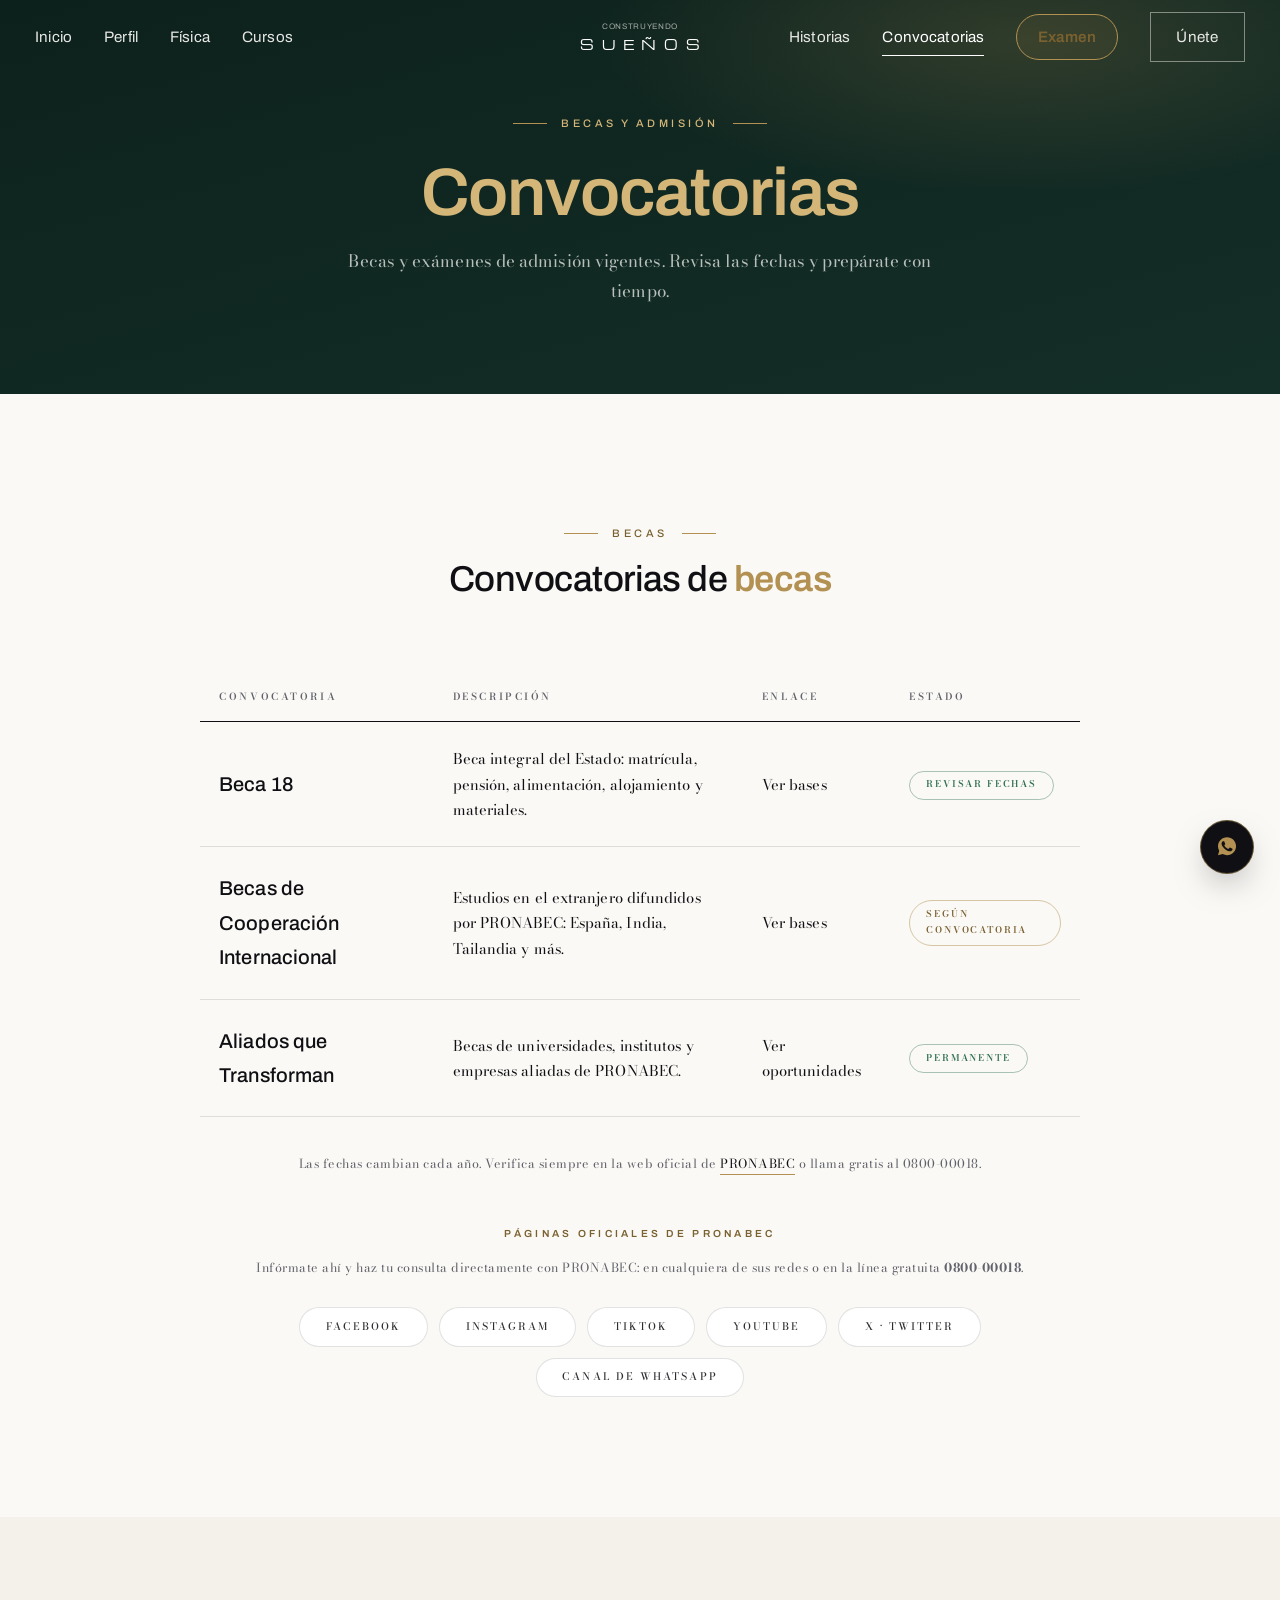
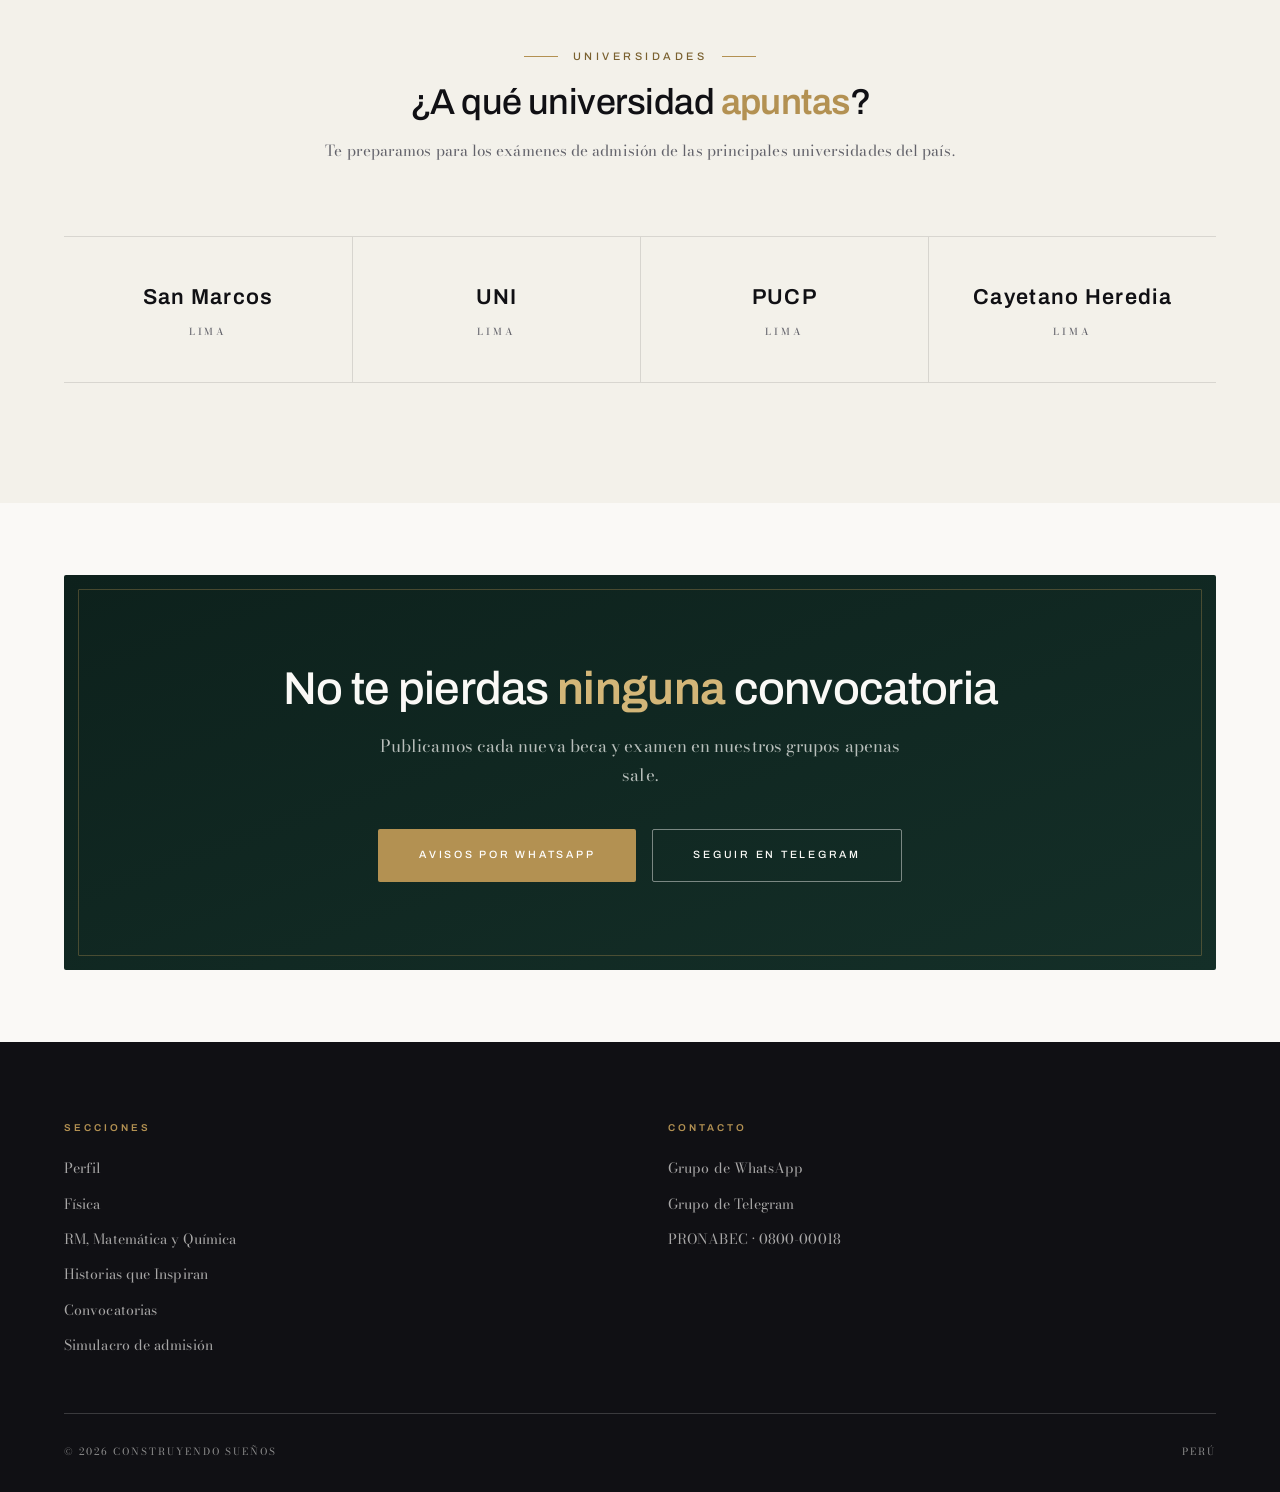
==== commit 460cd3b9: "Perfil: capitulo en ciruela con los dos videos y fuera UNSA Se retira UNSA de todo el texto visible " ====
--- a/convocatorias.html
+++ b/convocatorias.html
@@ -8,7 +8,7 @@
   <link rel="preconnect" href="https://fonts.googleapis.com" />
   <link rel="preconnect" href="https://fonts.gstatic.com" crossorigin />
   <link href="https://fonts.googleapis.com/css2?family=Archivo:wdth,wght@62.5..125,400..800&family=Bodoni+Moda:ital,opsz,wght@0,6..96,400..600;1,6..96,400&family=Michroma&display=swap" rel="stylesheet" />
-  <link rel="stylesheet" href="css/styles.css?v=15" />
+  <link rel="stylesheet" href="css/styles.css?v=16" />
   <link rel="icon" type="image/svg+xml" href="assets/logo.svg" />
 </head>
 <body>
@@ -115,7 +115,6 @@
           <p>Te preparamos para los exámenes de admisión de las principales universidades del país.</p>
         </div>
         <div class="allies reveal">
-          <div class="ally"><span class="u-name">UNSA</span><span class="u-city">Arequipa</span></div>
           <div class="ally"><span class="u-name">San Marcos</span><span class="u-city">Lima</span></div>
           <div class="ally"><span class="u-name">UNI</span><span class="u-city">Lima</span></div>
           <div class="ally"><span class="u-name">PUCP</span><span class="u-city">Lima</span></div>
@@ -149,7 +148,7 @@
             <li><a href="cursos.html">RM, Matemática y Química</a></li>
             <li><a href="historias.html">Historias que Inspiran</a></li>
             <li><a href="convocatorias.html">Convocatorias</a></li>
-            <li><a href="https://albarini.github.io/ADMISION-UNIVERSITARIA-UNSA-simullacro/" target="_blank" rel="noopener">Simulacro UNSA</a></li>
+            <li><a href="https://albarini.github.io/ADMISION-UNIVERSITARIA-UNSA-simullacro/" target="_blank" rel="noopener">Simulacro de admisión</a></li>
           </ul>
         </div>
         <div>
--- a/css/styles.css
+++ b/css/styles.css
@@ -17,6 +17,11 @@
   --gold-light: #d3b678;     /* dorado luminoso para fondos oscuros */
   --emerald: #142f28;        /* verde profundo */
   --emerald-deep: #0d211c;
+  /* Ciruela: sale de la luna rosa del vídeo y marca un solo capítulo, el de
+     "lo que ya existe". El verde sigue siendo la marca. */
+  --plum-deep: #1c1024;      /* violeta casi negro, fondo de ese capítulo */
+  --plum: #6d4480;           /* acento sobre marfil, 7.16:1 */
+  --plum-light: #d7b3e4;     /* acento sobre el violeta oscuro */
   --hairline: rgba(16, 16, 20, 0.12);
   --hairline-light: rgba(250, 249, 246, 0.18);
   --shadow-soft: 0 24px 60px -30px rgba(16, 16, 20, 0.25);
@@ -1000,10 +1005,11 @@
    Cinta de cursos
    Los cursos como textura en movimiento, no como lista que leer.
    ================================================== */
+/* La cinta cierra el capítulo en ciruela: mismo fondo, sin costura */
 .teach-band {
-  background: var(--emerald-deep);
+  background: var(--plum-deep);
   padding-block: clamp(1.5rem, 3vw, 2.3rem);
-  border-block: 1px solid rgba(250, 249, 246, 0.12);
+  border-top: 1px solid rgba(215, 179, 228, 0.16);
   overflow: hidden;
 }
 
@@ -1034,7 +1040,7 @@
 }
 
 .teach-run b { font-weight: 400; color: rgba(250, 249, 246, 0.92); }
-.teach-run i { font-style: normal; color: var(--gold-light); }
+.teach-run i { font-style: normal; color: var(--plum-light); }
 
 @keyframes teach-scroll {
   from { transform: translateX(0); }
@@ -1055,23 +1061,42 @@
 }
 
 /* ==================================================
-   Vistazo: un vídeo vertical con su pie
+   Vistazo al otro lado
+   Único capítulo en ciruela: dos vídeos verticales con su pie.
    ================================================== */
-.spot-grid {
+.spotlight {
+  background: var(--plum-deep);
+  padding: clamp(4.5rem, 9vw, 7rem) 0 clamp(3.5rem, 7vw, 5.5rem);
+}
+
+.spotlight .section-head { margin-bottom: 3.2rem; }
+.spotlight h2 { color: var(--paper); }
+.spotlight h2 em { color: var(--plum-light); }
+
+.kicker--plum { color: var(--plum-light); }
+.kicker--plum::before { background: var(--plum-light); }
+
+.spot-pair {
   display: grid;
-  grid-template-columns: clamp(190px, 24vw, 280px) 1fr;
-  gap: clamp(2rem, 5vw, 4rem);
-  align-items: center;
-}
+  grid-template-columns: repeat(2, minmax(0, 1fr));
+  gap: clamp(1.4rem, 4vw, 3rem);
+  max-width: 720px;
+  margin-inline: auto;
+}
+
+.spot-item { margin: 0; }
 
 .spot-frame {
   position: relative;
   aspect-ratio: 9 / 16;
   overflow: hidden;
-  background: var(--emerald-deep);
-  border: 1px solid var(--hairline);
+  background: #000;
+  border: 1px solid rgba(215, 179, 228, 0.22);
   border-radius: 2px;
-}
+  transition: border-color 0.5s var(--ease);
+}
+
+.spot-item:hover .spot-frame { border-color: rgba(215, 179, 228, 0.5); }
 
 .spot-frame video {
   position: absolute;
@@ -1082,50 +1107,43 @@
   display: block;
 }
 
-.spot-frame.is-playing .reel-play { opacity: 0; }
-
-.spot-kicker {
-  font-family: var(--font-ui);
-  font-size: 0.68rem;
-  font-weight: 600;
-  letter-spacing: 0.28em;
-  text-transform: uppercase;
-  color: var(--gold-deep);
-}
-
-.spot-title {
+.spot-item.is-playing .reel-play { opacity: 0; }
+
+.spot-item figcaption { padding: 1.1rem 0.1rem 0; }
+
+.spot-item h3 {
   font-family: var(--font-brand);
   font-weight: 400;
-  font-size: clamp(0.95rem, 2vw, 1.35rem);
+  font-size: clamp(0.72rem, 1.5vw, 0.92rem);
   letter-spacing: 0.14em;
   text-transform: uppercase;
   line-height: 1.7;
-  margin: 0.8rem 0 1.1rem;
-}
-
-.spot-lead {
-  font-size: clamp(1.02rem, 1.4vw, 1.16rem);
-  line-height: 1.68;
-  color: var(--ink-soft);
-  max-width: 42ch;
+  color: var(--paper);
+}
+
+.spot-emoji { letter-spacing: 0; font-size: 0.9em; }
+
+.spot-item figcaption p {
+  margin-top: 0.4rem;
+  font-size: 0.88rem;
+  line-height: 1.6;
+  color: rgba(250, 249, 246, 0.72);
   text-wrap: pretty;
 }
 
 .spot-source {
-  margin-top: 1.4rem;
   font-family: var(--font-ui);
-  font-size: 0.7rem;
+  font-size: 0.66rem;
   letter-spacing: 0.1em;
-  color: var(--muted);
-}
-
-.spot-source a { color: var(--gold-deep); border-bottom: 1px solid var(--hairline); }
-.spot-source a:hover { color: var(--ink); border-bottom-color: currentColor; }
-
-@media (max-width: 860px) {
-  .spot-grid { grid-template-columns: 1fr; gap: 2.2rem; }
-  .spot-frame { max-width: 240px; }
-  .spot-lead { max-width: none; }
+}
+
+.spotlight .spot-source { color: rgba(250, 249, 246, 0.55); }
+.spotlight .spot-source a { color: var(--plum-light); }
+.spotlight .spot-source a:hover { color: var(--paper); }
+
+@media (max-width: 560px) {
+  .spot-pair { gap: 1.1rem; }
+  .spot-item figcaption { padding-top: 0.9rem; }
 }
 
 /* ---------- Aliados tipográficos ---------- */
